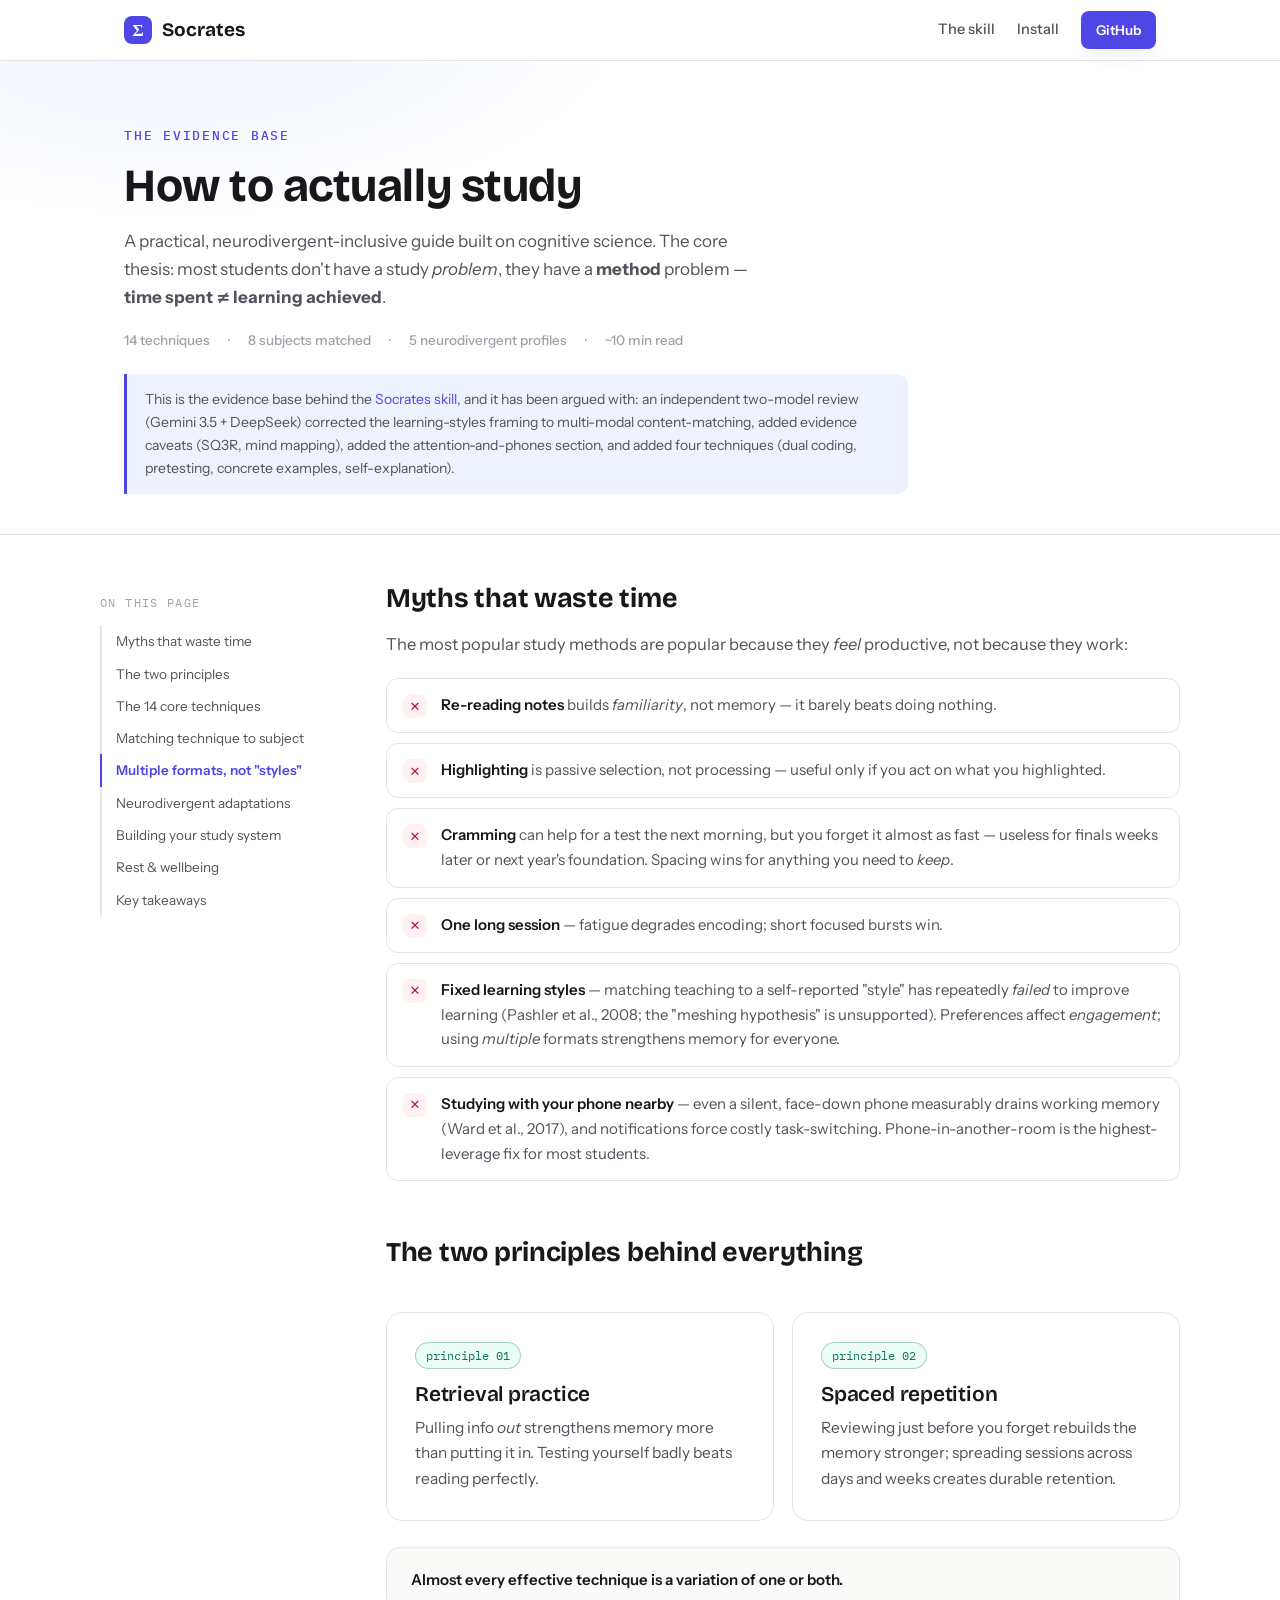
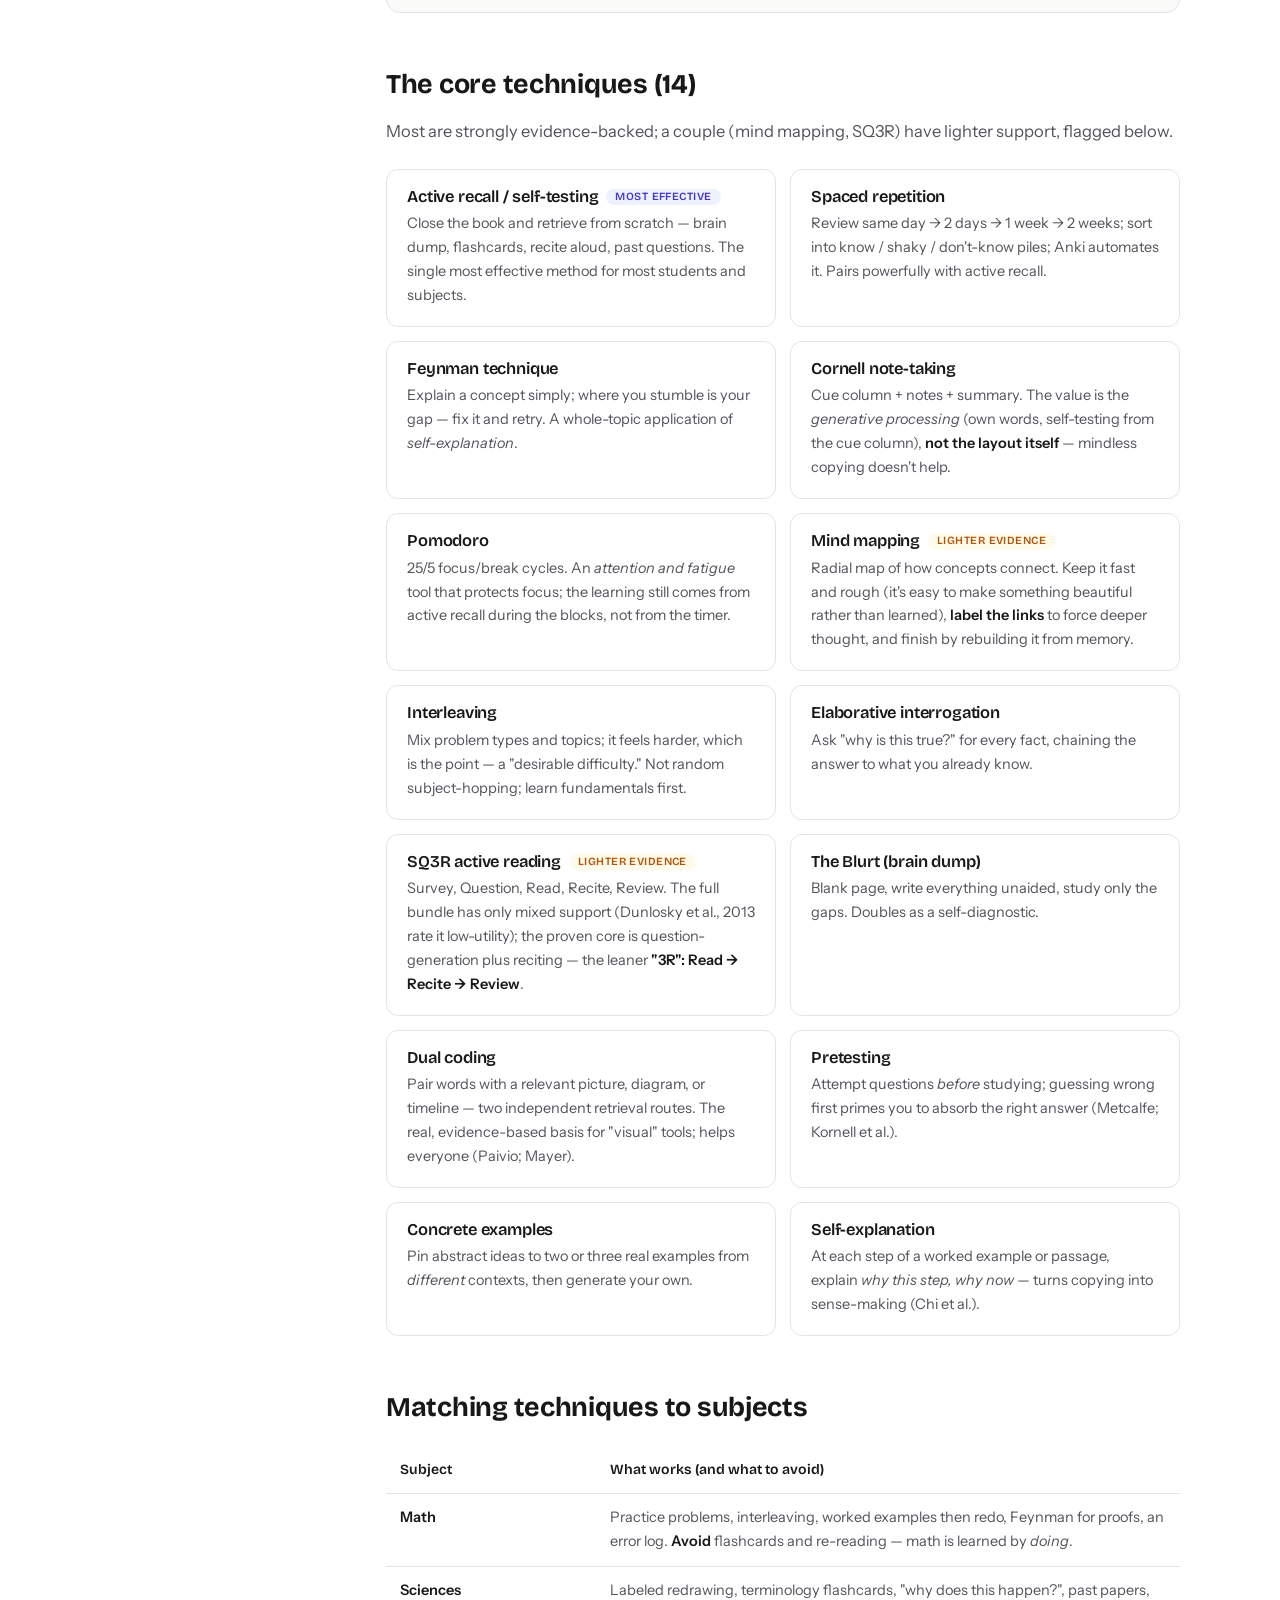
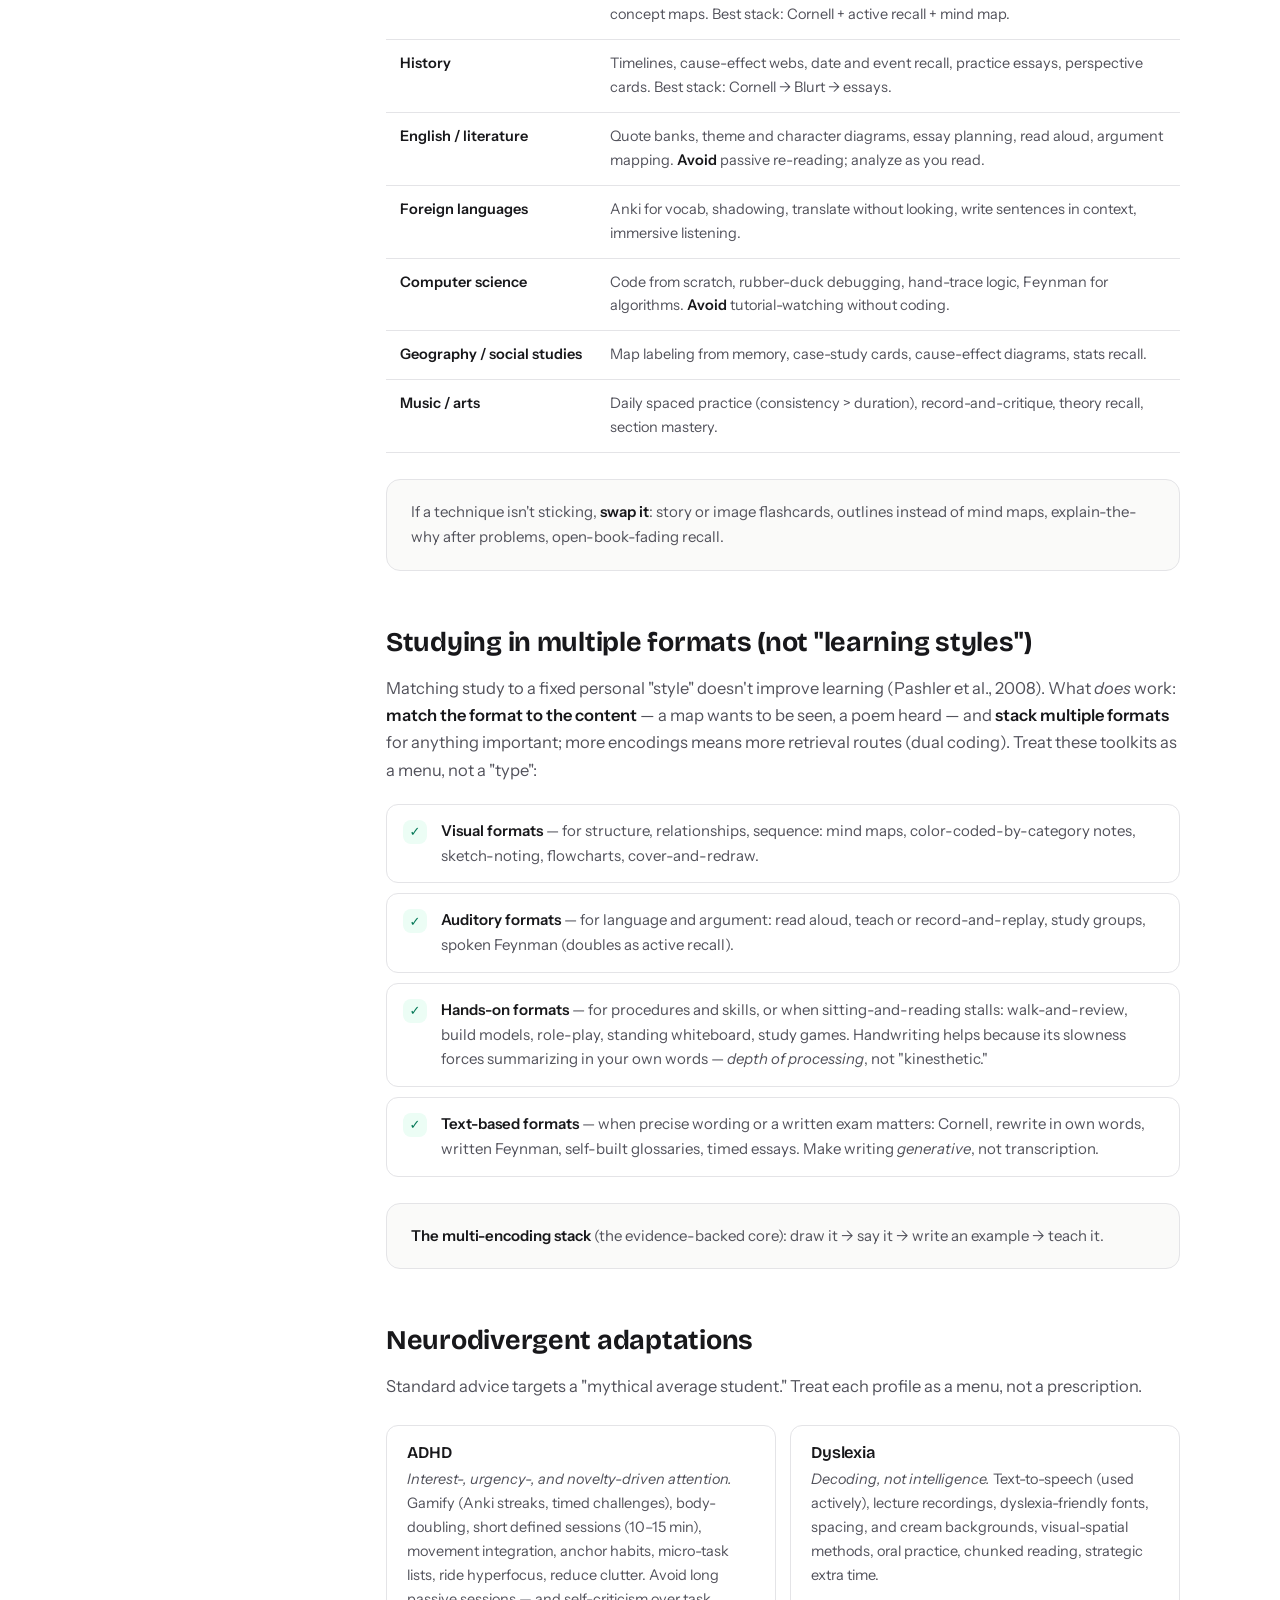
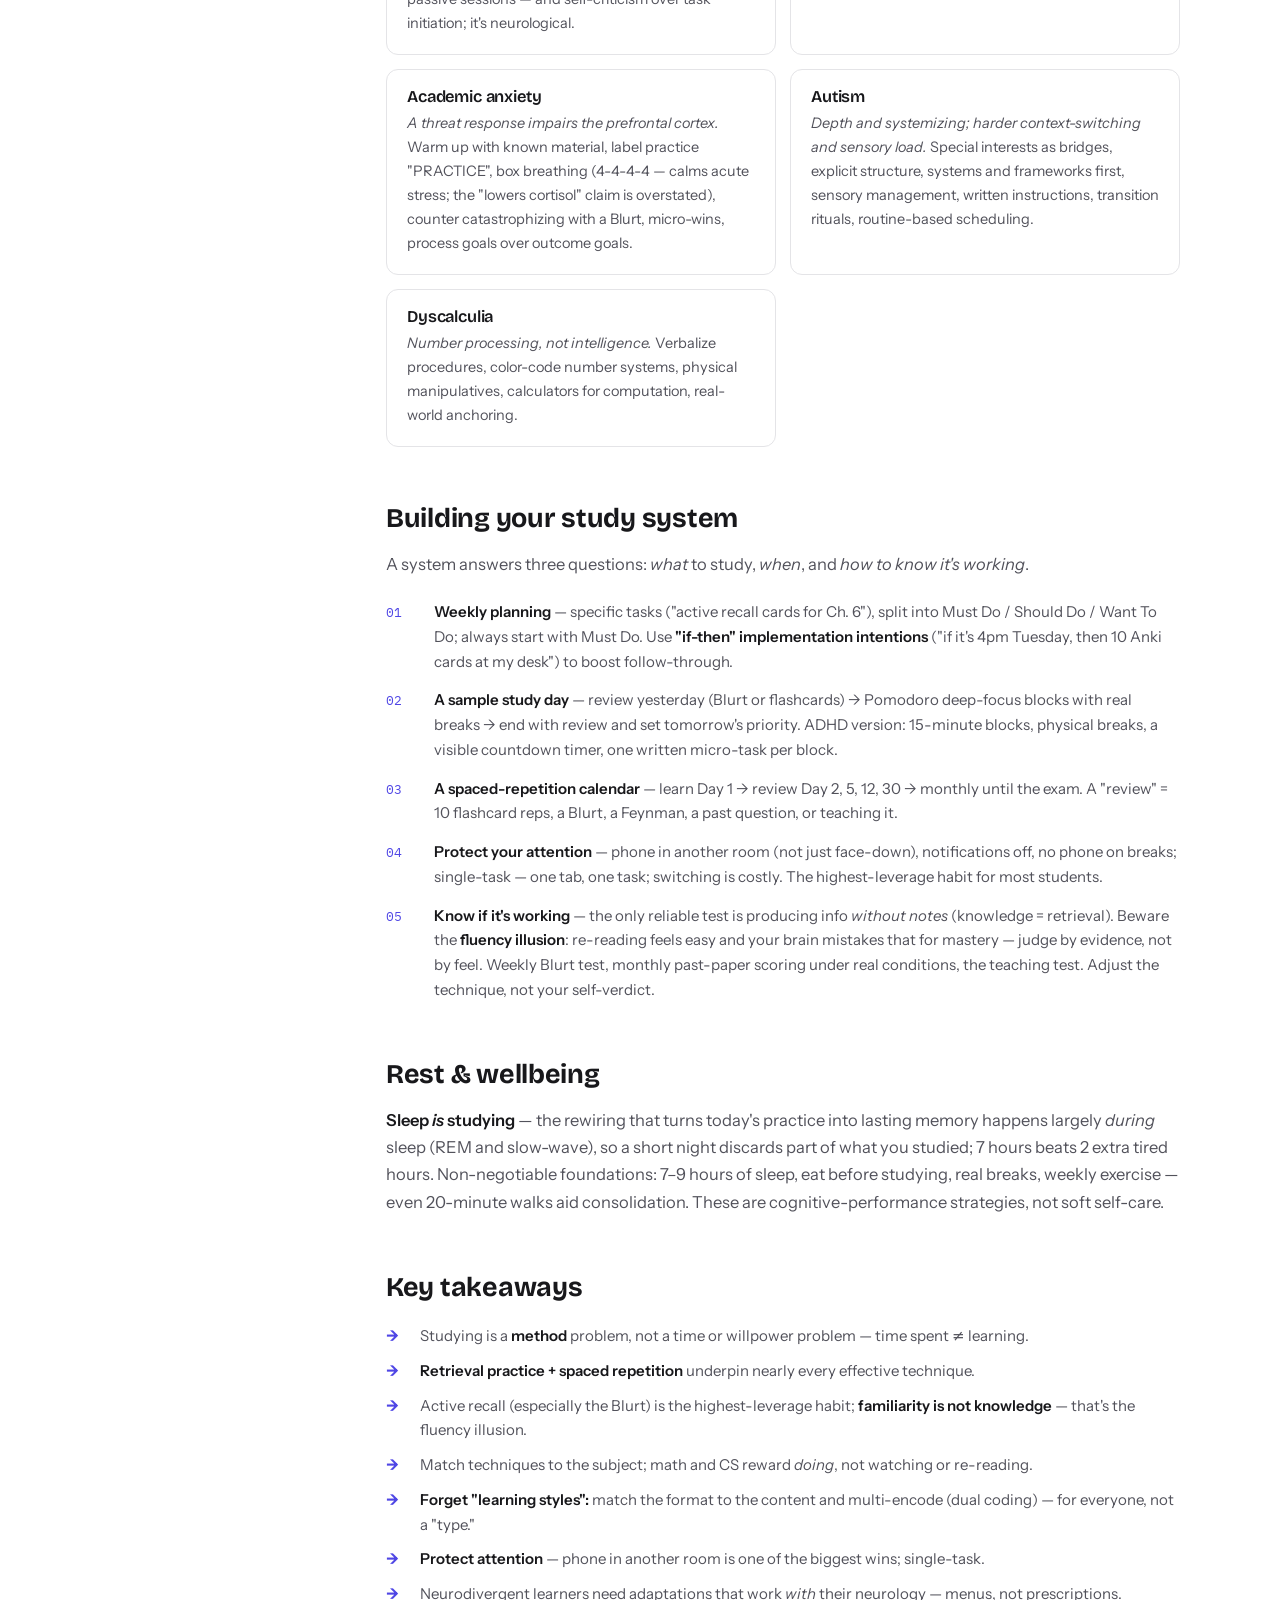
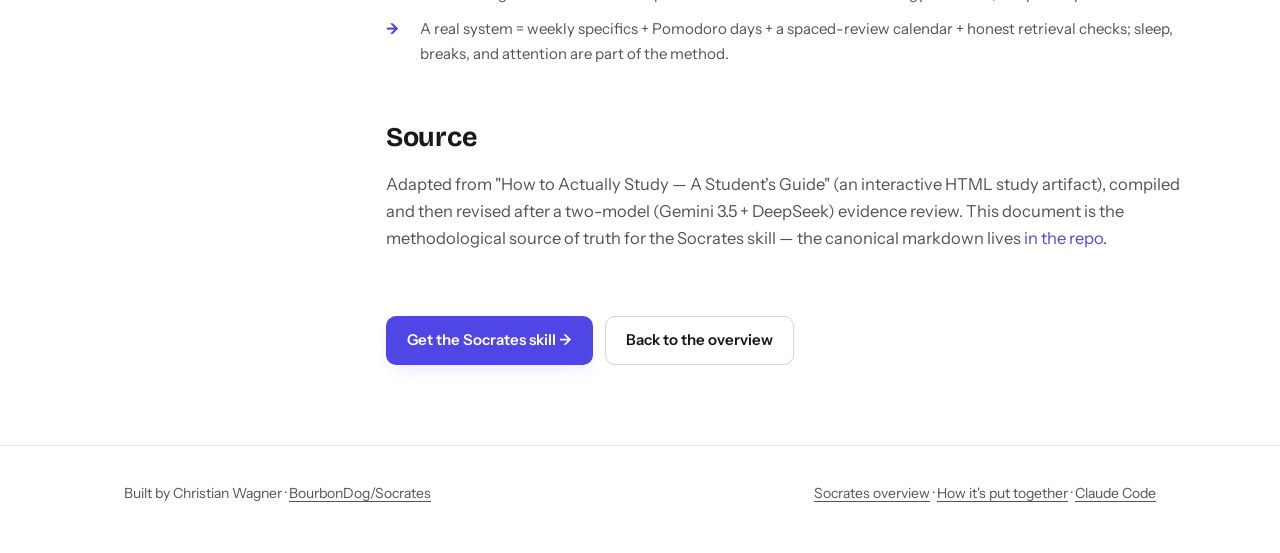
==== docs/study-guide/index.html @ 6530d3b2 "Add GitHub Pages site: landing page + study guide Static two-page site in docs/ with no build step: " ====
<!doctype html>
<html lang="en">
<head>
<meta charset="utf-8">
<meta name="viewport" content="width=device-width, initial-scale=1">
<title>How to actually study — the evidence base behind Socrates</title>
<meta name="description" content="A practical, neurodivergent-inclusive study guide built on cognitive science: 14 evidence-based techniques, subject matching, multi-format encoding, and a system that tells you if it's working.">
<link rel="canonical" href="https://bourbondog.github.io/Socrates/study-guide/">
<meta property="og:title" content="How to actually study — a student's guide">
<meta property="og:description" content="Most students don't have a study problem — they have a method problem. The cognitive-science evidence base behind the Socrates study coach.">
<meta property="og:type" content="article">
<meta property="og:url" content="https://bourbondog.github.io/Socrates/study-guide/">
<link rel="icon" href="data:image/svg+xml,%3Csvg xmlns='http://www.w3.org/2000/svg' viewBox='0 0 64 64'%3E%3Crect width='64' height='64' rx='14' fill='%234f46e5'/%3E%3Ctext x='32' y='45' font-size='38' text-anchor='middle' fill='white' font-family='Georgia,serif'%3E%CE%A3%3C/text%3E%3C/svg%3E">
<link rel="preconnect" href="https://fonts.googleapis.com">
<link rel="preconnect" href="https://fonts.gstatic.com" crossorigin>
<link href="https://fonts.googleapis.com/css2?family=Bricolage+Grotesque:opsz,wght@12..96,400..800&family=IBM+Plex+Mono:wght@400;500&family=Instrument+Sans:ital,wght@0,400..700;1,400..700&display=swap" rel="stylesheet">
<link rel="stylesheet" href="../site.css">
</head>
<body>

<nav class="nav">
  <div class="wrap nav-inner">
    <a class="wordmark" href="../"><span class="sigil">Σ</span>Socrates</a>
    <div class="nav-links">
      <a href="../#method" class="hide-sm">The skill</a>
      <a href="../#install">Install</a>
      <a href="https://github.com/BourbonDog/Socrates" class="btn btn-primary btn-sm">GitHub</a>
    </div>
  </div>
</nav>

<header class="guide-hero">
  <div class="wrap">
    <p class="eyebrow">The evidence base</p>
    <h1>How to actually study</h1>
    <p class="section-sub thesis">A practical, neurodivergent-inclusive guide built on cognitive science. The core thesis: most students don't have a study <em>problem</em>, they have a <strong>method</strong> problem — <strong>time spent ≠ learning achieved</strong>.</p>
    <div class="guide-meta">
      <span>14 techniques</span><span>·</span><span>8 subjects matched</span><span>·</span><span>5 neurodivergent profiles</span><span>·</span><span>~10 min read</span>
    </div>
    <div class="provenance">
      This is the evidence base behind the <a href="../">Socrates skill</a>, and it has been argued with: an independent two-model review (Gemini 3.5 + DeepSeek) corrected the learning-styles framing to multi-modal content-matching, added evidence caveats (SQ3R, mind mapping), added the attention-and-phones section, and added four techniques (dual coding, pretesting, concrete examples, self-explanation).
    </div>
  </div>
</header>

<div class="wrap guide-layout">
  <aside class="toc" aria-label="Table of contents">
    <p class="toc-title">On this page</p>
    <a href="#myths">Myths that waste time</a>
    <a href="#principles">The two principles</a>
    <a href="#techniques">The 14 core techniques</a>
    <a href="#subjects">Matching technique to subject</a>
    <a href="#formats">Multiple formats, not "styles"</a>
    <a href="#adaptations">Neurodivergent adaptations</a>
    <a href="#system">Building your study system</a>
    <a href="#rest">Rest &amp; wellbeing</a>
    <a href="#takeaways">Key takeaways</a>
  </aside>

  <article class="prose">

    <h2 id="myths">Myths that waste time</h2>
    <p>The most popular study methods are popular because they <em>feel</em> productive, not because they work:</p>
    <ul class="xlist">
      <li><span class="x">✕</span><span><strong>Re-reading notes</strong> builds <em>familiarity</em>, not memory — it barely beats doing nothing.</span></li>
      <li><span class="x">✕</span><span><strong>Highlighting</strong> is passive selection, not processing — useful only if you act on what you highlighted.</span></li>
      <li><span class="x">✕</span><span><strong>Cramming</strong> can help for a test the next morning, but you forget it almost as fast — useless for finals weeks later or next year's foundation. Spacing wins for anything you need to <em>keep</em>.</span></li>
      <li><span class="x">✕</span><span><strong>One long session</strong> — fatigue degrades encoding; short focused bursts win.</span></li>
      <li><span class="x">✕</span><span><strong>Fixed learning styles</strong> — matching teaching to a self-reported "style" has repeatedly <em>failed</em> to improve learning (Pashler et al., 2008; the "meshing hypothesis" is unsupported). Preferences affect <em>engagement</em>; using <em>multiple</em> formats strengthens memory for everyone.</span></li>
      <li><span class="x">✕</span><span><strong>Studying with your phone nearby</strong> — even a silent, face-down phone measurably drains working memory (Ward et al., 2017), and notifications force costly task-switching. Phone-in-another-room is the highest-leverage fix for most students.</span></li>
    </ul>

    <h2 id="principles">The two principles behind everything</h2>
    <div class="principles">
      <div class="principle">
        <span class="tag">principle 01</span>
        <h3>Retrieval practice</h3>
        <p>Pulling info <em>out</em> strengthens memory more than putting it in. Testing yourself badly beats reading perfectly.</p>
      </div>
      <div class="principle">
        <span class="tag">principle 02</span>
        <h3>Spaced repetition</h3>
        <p>Reviewing just before you forget rebuilds the memory stronger; spreading sessions across days and weeks creates durable retention.</p>
      </div>
    </div>
    <div class="callout"><strong>Almost every effective technique is a variation of one or both.</strong></div>

    <h2 id="techniques">The core techniques (14)</h2>
    <p>Most are strongly evidence-backed; a couple (mind mapping, SQ3R) have lighter support, flagged below.</p>
    <div class="tech-grid">
      <div class="tech"><h3>Active recall / self-testing <span class="star">most effective</span></h3><p>Close the book and retrieve from scratch — brain dump, flashcards, recite aloud, past questions. The single most effective method for most students and subjects.</p></div>
      <div class="tech"><h3>Spaced repetition</h3><p>Review same day → 2 days → 1 week → 2 weeks; sort into know / shaky / don't-know piles; Anki automates it. Pairs powerfully with active recall.</p></div>
      <div class="tech"><h3>Feynman technique</h3><p>Explain a concept simply; where you stumble is your gap — fix it and retry. A whole-topic application of <em>self-explanation</em>.</p></div>
      <div class="tech"><h3>Cornell note-taking</h3><p>Cue column + notes + summary. The value is the <em>generative processing</em> (own words, self-testing from the cue column), <strong>not the layout itself</strong> — mindless copying doesn't help.</p></div>
      <div class="tech"><h3>Pomodoro</h3><p>25/5 focus/break cycles. An <em>attention and fatigue</em> tool that protects focus; the learning still comes from active recall during the blocks, not from the timer.</p></div>
      <div class="tech"><h3>Mind mapping <span class="lighter">lighter evidence</span></h3><p>Radial map of how concepts connect. Keep it fast and rough (it's easy to make something beautiful rather than learned), <strong>label the links</strong> to force deeper thought, and finish by rebuilding it from memory.</p></div>
      <div class="tech"><h3>Interleaving</h3><p>Mix problem types and topics; it feels harder, which is the point — a "desirable difficulty." Not random subject-hopping; learn fundamentals first.</p></div>
      <div class="tech"><h3>Elaborative interrogation</h3><p>Ask "why is this true?" for every fact, chaining the answer to what you already know.</p></div>
      <div class="tech"><h3>SQ3R active reading <span class="lighter">lighter evidence</span></h3><p>Survey, Question, Read, Recite, Review. The full bundle has only mixed support (Dunlosky et al., 2013 rate it low-utility); the proven core is question-generation plus reciting — the leaner <strong>"3R": Read → Recite → Review</strong>.</p></div>
      <div class="tech"><h3>The Blurt (brain dump)</h3><p>Blank page, write everything unaided, study only the gaps. Doubles as a self-diagnostic.</p></div>
      <div class="tech"><h3>Dual coding</h3><p>Pair words with a relevant picture, diagram, or timeline — two independent retrieval routes. The real, evidence-based basis for "visual" tools; helps everyone (Paivio; Mayer).</p></div>
      <div class="tech"><h3>Pretesting</h3><p>Attempt questions <em>before</em> studying; guessing wrong first primes you to absorb the right answer (Metcalfe; Kornell et al.).</p></div>
      <div class="tech"><h3>Concrete examples</h3><p>Pin abstract ideas to two or three real examples from <em>different</em> contexts, then generate your own.</p></div>
      <div class="tech"><h3>Self-explanation</h3><p>At each step of a worked example or passage, explain <em>why this step, why now</em> — turns copying into sense-making (Chi et al.).</p></div>
    </div>

    <h2 id="subjects">Matching techniques to subjects</h2>
    <table class="subject-table">
      <tr><th>Subject</th><th>What works (and what to avoid)</th></tr>
      <tr><td>Math</td><td>Practice problems, interleaving, worked examples then redo, Feynman for proofs, an error log. <strong>Avoid</strong> flashcards and re-reading — math is learned by <em>doing</em>.</td></tr>
      <tr><td>Sciences</td><td>Labeled redrawing, terminology flashcards, "why does this happen?", past papers, concept maps. Best stack: Cornell + active recall + mind map.</td></tr>
      <tr><td>History</td><td>Timelines, cause-effect webs, date and event recall, practice essays, perspective cards. Best stack: Cornell → Blurt → essays.</td></tr>
      <tr><td>English / literature</td><td>Quote banks, theme and character diagrams, essay planning, read aloud, argument mapping. <strong>Avoid</strong> passive re-reading; analyze as you read.</td></tr>
      <tr><td>Foreign languages</td><td>Anki for vocab, shadowing, translate without looking, write sentences in context, immersive listening.</td></tr>
      <tr><td>Computer science</td><td>Code from scratch, rubber-duck debugging, hand-trace logic, Feynman for algorithms. <strong>Avoid</strong> tutorial-watching without coding.</td></tr>
      <tr><td>Geography / social studies</td><td>Map labeling from memory, case-study cards, cause-effect diagrams, stats recall.</td></tr>
      <tr><td>Music / arts</td><td>Daily spaced practice (consistency &gt; duration), record-and-critique, theory recall, section mastery.</td></tr>
    </table>
    <div class="callout">If a technique isn't sticking, <strong>swap it</strong>: story or image flashcards, outlines instead of mind maps, explain-the-why after problems, open-book-fading recall.</div>

    <h2 id="formats">Studying in multiple formats (not "learning styles")</h2>
    <p>Matching study to a fixed personal "style" doesn't improve learning (Pashler et al., 2008). What <em>does</em> work: <strong>match the format to the content</strong> — a map wants to be seen, a poem heard — and <strong>stack multiple formats</strong> for anything important; more encodings means more retrieval routes (dual coding). Treat these toolkits as a menu, not a "type":</p>
    <ul class="xlist">
      <li><span class="ok">✓</span><span><strong>Visual formats</strong> — for structure, relationships, sequence: mind maps, color-coded-by-category notes, sketch-noting, flowcharts, cover-and-redraw.</span></li>
      <li><span class="ok">✓</span><span><strong>Auditory formats</strong> — for language and argument: read aloud, teach or record-and-replay, study groups, spoken Feynman (doubles as active recall).</span></li>
      <li><span class="ok">✓</span><span><strong>Hands-on formats</strong> — for procedures and skills, or when sitting-and-reading stalls: walk-and-review, build models, role-play, standing whiteboard, study games. Handwriting helps because its slowness forces summarizing in your own words — <em>depth of processing</em>, not "kinesthetic."</span></li>
      <li><span class="ok">✓</span><span><strong>Text-based formats</strong> — when precise wording or a written exam matters: Cornell, rewrite in own words, written Feynman, self-built glossaries, timed essays. Make writing <em>generative</em>, not transcription.</span></li>
    </ul>
    <div class="callout"><strong>The multi-encoding stack</strong> (the evidence-backed core): draw it → say it → write an example → teach it.</div>

    <h2 id="adaptations">Neurodivergent adaptations</h2>
    <p>Standard advice targets a "mythical average student." Treat each profile as a menu, not a prescription.</p>
    <div class="tech-grid">
      <div class="tech"><h3>ADHD</h3><p><em>Interest-, urgency-, and novelty-driven attention.</em> Gamify (Anki streaks, timed challenges), body-doubling, short defined sessions (10–15 min), movement integration, anchor habits, micro-task lists, ride hyperfocus, reduce clutter. Avoid long passive sessions — and self-criticism over task initiation; it's neurological.</p></div>
      <div class="tech"><h3>Dyslexia</h3><p><em>Decoding, not intelligence.</em> Text-to-speech (used actively), lecture recordings, dyslexia-friendly fonts, spacing, and cream backgrounds, visual-spatial methods, oral practice, chunked reading, strategic extra time.</p></div>
      <div class="tech"><h3>Academic anxiety</h3><p><em>A threat response impairs the prefrontal cortex.</em> Warm up with known material, label practice "PRACTICE", box breathing (4-4-4-4 — calms acute stress; the "lowers cortisol" claim is overstated), counter catastrophizing with a Blurt, micro-wins, process goals over outcome goals.</p></div>
      <div class="tech"><h3>Autism</h3><p><em>Depth and systemizing; harder context-switching and sensory load.</em> Special interests as bridges, explicit structure, systems and frameworks first, sensory management, written instructions, transition rituals, routine-based scheduling.</p></div>
      <div class="tech"><h3>Dyscalculia</h3><p><em>Number processing, not intelligence.</em> Verbalize procedures, color-code number systems, physical manipulatives, calculators for computation, real-world anchoring.</p></div>
    </div>

    <h2 id="system">Building your study system</h2>
    <p>A system answers three questions: <em>what</em> to study, <em>when</em>, and <em>how to know it's working</em>.</p>
    <ol class="numbered">
      <li><span><strong>Weekly planning</strong> — specific tasks ("active recall cards for Ch. 6"), split into Must Do / Should Do / Want To Do; always start with Must Do. Use <strong>"if-then" implementation intentions</strong> ("if it's 4pm Tuesday, then 10 Anki cards at my desk") to boost follow-through.</span></li>
      <li><span><strong>A sample study day</strong> — review yesterday (Blurt or flashcards) → Pomodoro deep-focus blocks with real breaks → end with review and set tomorrow's priority. ADHD version: 15-minute blocks, physical breaks, a visible countdown timer, one written micro-task per block.</span></li>
      <li><span><strong>A spaced-repetition calendar</strong> — learn Day 1 → review Day 2, 5, 12, 30 → monthly until the exam. A "review" = 10 flashcard reps, a Blurt, a Feynman, a past question, or teaching it.</span></li>
      <li><span><strong>Protect your attention</strong> — phone in another room (not just face-down), notifications off, no phone on breaks; single-task — one tab, one task; switching is costly. The highest-leverage habit for most students.</span></li>
      <li><span><strong>Know if it's working</strong> — the only reliable test is producing info <em>without notes</em> (knowledge = retrieval). Beware the <strong>fluency illusion</strong>: re-reading feels easy and your brain mistakes that for mastery — judge by evidence, not by feel. Weekly Blurt test, monthly past-paper scoring under real conditions, the teaching test. Adjust the technique, not your self-verdict.</span></li>
    </ol>

    <h2 id="rest">Rest &amp; wellbeing</h2>
    <p><strong>Sleep <em>is</em> studying</strong> — the rewiring that turns today's practice into lasting memory happens largely <em>during</em> sleep (REM and slow-wave), so a short night discards part of what you studied; 7 hours beats 2 extra tired hours. Non-negotiable foundations: 7–9 hours of sleep, eat before studying, real breaks, weekly exercise — even 20-minute walks aid consolidation. These are cognitive-performance strategies, not soft self-care.</p>

    <h2 id="takeaways">Key takeaways</h2>
    <ul class="takeaways">
      <li><span>Studying is a <strong>method</strong> problem, not a time or willpower problem — time spent ≠ learning.</span></li>
      <li><span><strong>Retrieval practice + spaced repetition</strong> underpin nearly every effective technique.</span></li>
      <li><span>Active recall (especially the Blurt) is the highest-leverage habit; <strong>familiarity is not knowledge</strong> — that's the fluency illusion.</span></li>
      <li><span>Match techniques to the subject; math and CS reward <em>doing</em>, not watching or re-reading.</span></li>
      <li><span><strong>Forget "learning styles":</strong> match the format to the content and multi-encode (dual coding) — for everyone, not a "type."</span></li>
      <li><span><strong>Protect attention</strong> — phone in another room is one of the biggest wins; single-task.</span></li>
      <li><span>Neurodivergent learners need adaptations that work <em>with</em> their neurology — menus, not prescriptions.</span></li>
      <li><span>A real system = weekly specifics + Pomodoro days + a spaced-review calendar + honest retrieval checks; sleep, breaks, and attention are part of the method.</span></li>
    </ul>

    <h2 id="source">Source</h2>
    <p>Adapted from "How to Actually Study — A Student's Guide" (an interactive HTML study artifact), compiled and then revised after a two-model (Gemini 3.5 + DeepSeek) evidence review. This document is the methodological source of truth for the Socrates skill — the canonical markdown lives <a href="https://github.com/BourbonDog/Socrates/blob/main/docs/how-to-actually-study.md">in the repo</a>.</p>

    <div class="backlink-row">
      <a class="btn btn-primary" href="../#install">Get the Socrates skill →</a>
      <a class="btn btn-ghost" href="../">Back to the overview</a>
    </div>

  </article>
</div>

<footer>
  <div class="wrap footer-inner">
    <span>Built by Christian Wagner · <a href="https://github.com/BourbonDog/Socrates">BourbonDog/Socrates</a></span>
    <span><a href="../">Socrates overview</a> · <a href="https://github.com/BourbonDog/Socrates/blob/main/docs/design.md">How it's put together</a> · <a href="https://claude.com/claude-code">Claude Code</a></span>
  </div>
</footer>

<script>
(function () {
  var links = document.querySelectorAll(".toc a");
  var map = {};
  links.forEach(function (a) { map[a.getAttribute("href").slice(1)] = a; });
  var spy = new IntersectionObserver(function (entries) {
    entries.forEach(function (e) {
      if (e.isIntersecting) {
        links.forEach(function (a) { a.classList.remove("active"); });
        var a = map[e.target.id];
        if (a) a.classList.add("active");
      }
    });
  }, { rootMargin: "-80px 0px -72% 0px" });
  document.querySelectorAll(".prose h2[id]").forEach(function (h) { spy.observe(h); });
})();
</script>

</body>
</html>
---- docs/site.css ----
/* Socrates — site styles (landing + study guide). No build step; hand-maintained. */

:root {
  --bg: #ffffff;
  --bg-soft: #fafaf9;
  --surface: #ffffff;
  --ink: #18181b;
  --muted: #52525b;
  --faint: #a1a1aa;
  --border: #e4e4e7;
  --border-strong: #d4d4d8;
  --accent: #4f46e5;
  --accent-strong: #4338ca;
  --accent-soft: #eef2ff;
  --accent-ring: rgba(79, 70, 229, 0.18);
  --good: #047857;
  --good-soft: #ecfdf5;
  --bad: #be123c;
  --bad-soft: #fff1f2;
  --warm: #b45309;
  --warm-soft: #fffbeb;
  --terminal-bg: #18181b;
  --terminal-ink: #e4e4e7;
  --shadow: 0 1px 2px rgba(24, 24, 27, 0.05), 0 8px 24px -12px rgba(24, 24, 27, 0.18);
  --shadow-big: 0 1px 2px rgba(24, 24, 27, 0.06), 0 24px 48px -20px rgba(63, 63, 70, 0.35);
  --font-display: "Bricolage Grotesque", "Avenir Next", "Segoe UI", sans-serif;
  --font-body: "Instrument Sans", "Segoe UI", system-ui, sans-serif;
  --font-mono: "IBM Plex Mono", ui-monospace, "Cascadia Code", Consolas, monospace;
}

@media (prefers-color-scheme: dark) {
  :root {
    --bg: #0b0b0f;
    --bg-soft: #101014;
    --surface: #131318;
    --ink: #f4f4f5;
    --muted: #a1a1aa;
    --faint: #71717a;
    --border: #27272a;
    --border-strong: #3f3f46;
    --accent: #818cf8;
    --accent-strong: #a5b4fc;
    --accent-soft: rgba(99, 102, 241, 0.14);
    --accent-ring: rgba(129, 140, 248, 0.25);
    --good: #34d399;
    --good-soft: rgba(16, 185, 129, 0.12);
    --bad: #fb7185;
    --bad-soft: rgba(225, 29, 72, 0.12);
    --warm: #fbbf24;
    --warm-soft: rgba(217, 119, 6, 0.12);
    --terminal-bg: #131318;
    --terminal-ink: #d4d4d8;
    --shadow: 0 1px 2px rgba(0, 0, 0, 0.4), 0 8px 24px -12px rgba(0, 0, 0, 0.6);
    --shadow-big: 0 1px 2px rgba(0, 0, 0, 0.5), 0 24px 48px -20px rgba(0, 0, 0, 0.7);
  }
}

* { box-sizing: border-box; }

html { scroll-behavior: smooth; }

body {
  margin: 0;
  background: var(--bg);
  color: var(--ink);
  font-family: var(--font-body);
  font-size: 16.5px;
  line-height: 1.65;
  -webkit-font-smoothing: antialiased;
  text-rendering: optimizeLegibility;
}

::selection { background: var(--accent); color: #fff; }

.wrap { max-width: 1080px; margin: 0 auto; padding: 0 24px; }

h1, h2, h3 { font-family: var(--font-display); line-height: 1.12; margin: 0; letter-spacing: -0.01em; }

a { color: var(--accent); text-decoration: none; }
a:hover { text-decoration: underline; text-underline-offset: 3px; }

code { font-family: var(--font-mono); font-size: 0.88em; background: var(--accent-soft); color: var(--accent-strong); padding: 0.1em 0.4em; border-radius: 6px; }

/* ---------- nav ---------- */

.nav {
  position: sticky; top: 0; z-index: 50;
  background: color-mix(in srgb, var(--bg) 82%, transparent);
  backdrop-filter: blur(12px);
  -webkit-backdrop-filter: blur(12px);
  border-bottom: 1px solid var(--border);
}

.nav-inner { display: flex; align-items: center; justify-content: space-between; height: 60px; }

.wordmark {
  display: flex; align-items: center; gap: 10px;
  font-family: var(--font-display); font-weight: 700; font-size: 19px; color: var(--ink);
}
.wordmark:hover { text-decoration: none; }
.wordmark .sigil {
  width: 28px; height: 28px; border-radius: 8px; flex: none;
  background: var(--accent); color: #fff;
  display: grid; place-items: center;
  font-family: Georgia, serif; font-size: 17px; line-height: 1;
}

.nav-links { display: flex; align-items: center; gap: 22px; font-size: 14.5px; font-weight: 500; }
.nav-links a { color: var(--muted); }
.nav-links a:hover { color: var(--ink); text-decoration: none; }
.nav-links .btn { color: #fff; }

/* ---------- buttons ---------- */

.btn {
  display: inline-flex; align-items: center; gap: 8px;
  font-family: var(--font-body); font-weight: 600; font-size: 15px;
  padding: 11px 20px; border-radius: 10px; border: 1px solid transparent;
  cursor: pointer; transition: transform 0.12s ease, box-shadow 0.12s ease, background 0.12s ease;
}
.btn:hover { text-decoration: none; transform: translateY(-1px); }
.btn:active { transform: translateY(0) scale(0.99); }
.btn-primary { background: var(--accent); color: #fff !important; box-shadow: 0 8px 20px -8px var(--accent-ring); }
.btn-primary:hover { background: var(--accent-strong); }
.btn-ghost { border-color: var(--border-strong); color: var(--ink) !important; background: var(--surface); }
.btn-ghost:hover { border-color: var(--faint); }
.btn-sm { padding: 7px 14px; font-size: 13.5px; border-radius: 8px; }

/* ---------- hero ---------- */

.hero {
  position: relative; overflow: hidden;
  background:
    radial-gradient(900px 420px at 18% -8%, var(--accent-soft), transparent 65%),
    radial-gradient(circle at 1px 1px, var(--border) 1px, transparent 0) 0 0 / 26px 26px;
}

.hero-grid {
  display: grid; grid-template-columns: 1.05fr 0.95fr; gap: 56px;
  align-items: center; padding: 84px 0 72px;
}

.badge {
  display: inline-flex; align-items: center; gap: 8px;
  background: var(--accent-soft); color: var(--accent-strong);
  border: 1px solid var(--accent-ring);
  font-size: 13px; font-weight: 600; letter-spacing: 0.01em;
  padding: 5px 12px; border-radius: 999px; margin-bottom: 20px;
}
.badge .dot { width: 6px; height: 6px; border-radius: 50%; background: var(--accent); }

.hero h1 { font-size: clamp(38px, 5.2vw, 56px); font-weight: 700; max-width: 11em; }
.hero h1 em { font-style: normal; color: var(--accent); }

.hero .lede { font-size: 18.5px; color: var(--muted); max-width: 30em; margin: 20px 0 28px; }

.cta-row { display: flex; flex-wrap: wrap; gap: 12px; align-items: center; }

.hero-foot { display: flex; flex-wrap: wrap; gap: 8px 22px; margin-top: 30px; font-size: 13.5px; color: var(--faint); font-weight: 500; }
.hero-foot span { display: inline-flex; align-items: center; gap: 7px; }
.hero-foot .tick { color: var(--good); font-weight: 700; }

/* chat mock */

.chat-wrap { position: relative; }

.chat {
  background: var(--surface); border: 1px solid var(--border); border-radius: 16px;
  box-shadow: var(--shadow-big); overflow: hidden;
}
.chat-bar {
  display: flex; align-items: center; gap: 8px;
  padding: 11px 16px; border-bottom: 1px solid var(--border);
  font-family: var(--font-mono); font-size: 12px; color: var(--faint);
}
.chat-bar .pip { width: 10px; height: 10px; border-radius: 50%; background: var(--border-strong); }
.chat-bar .title { margin-left: 6px; }

.chat-body { padding: 18px 18px 20px; display: flex; flex-direction: column; gap: 12px; }

.due {
  align-self: center; display: inline-flex; align-items: center; gap: 8px;
  font-size: 12.5px; font-weight: 600; color: var(--warm);
  background: var(--warm-soft); border: 1px solid color-mix(in srgb, var(--warm) 30%, transparent);
  padding: 4px 12px; border-radius: 999px;
}

.msg { max-width: 86%; padding: 10px 14px; border-radius: 14px; font-size: 14.5px; line-height: 1.5; }
.msg.learner { align-self: flex-end; background: var(--accent); color: #fff; border-bottom-right-radius: 4px; }
.msg.coach { align-self: flex-start; background: var(--bg-soft); border: 1px solid var(--border); border-bottom-left-radius: 4px; }
.msg .who { display: block; font-size: 11px; font-weight: 700; letter-spacing: 0.06em; text-transform: uppercase; opacity: 0.65; margin-bottom: 3px; }

.sticker {
  position: absolute; right: -14px; top: -16px; z-index: 2;
  transform: rotate(3.5deg);
  background: var(--ink); color: var(--bg);
  font-family: var(--font-display); font-weight: 600; font-size: 13px;
  padding: 8px 14px; border-radius: 999px; box-shadow: var(--shadow);
}

/* ---------- sections ---------- */

section { padding: 78px 0; }
section.alt { background: var(--bg-soft); border-top: 1px solid var(--border); border-bottom: 1px solid var(--border); }

.eyebrow {
  font-family: var(--font-mono); font-size: 12.5px; font-weight: 500;
  letter-spacing: 0.14em; text-transform: uppercase; color: var(--accent);
  margin: 0 0 14px;
}

.section-title { font-size: clamp(28px, 3.4vw, 38px); font-weight: 700; max-width: 18em; }
.section-sub { color: var(--muted); max-width: 38em; margin: 16px 0 0; font-size: 17px; }

/* feature trio */

.trio { display: grid; grid-template-columns: repeat(3, 1fr); gap: 18px; margin-top: 44px; }

.card {
  background: var(--surface); border: 1px solid var(--border); border-radius: 14px;
  padding: 24px; transition: transform 0.15s ease, box-shadow 0.15s ease, border-color 0.15s ease;
}
.card:hover { transform: translateY(-3px); box-shadow: var(--shadow); border-color: var(--border-strong); }
.card .glyph {
  width: 40px; height: 40px; border-radius: 10px; background: var(--accent-soft);
  color: var(--accent); display: grid; place-items: center; margin-bottom: 16px;
}
.card .glyph svg { width: 20px; height: 20px; }
.card h3 { font-size: 19px; font-weight: 600; margin-bottom: 8px; }
.card p { margin: 0; color: var(--muted); font-size: 15px; }

/* steps */

.steps { margin-top: 48px; display: grid; gap: 0; }
.step {
  display: grid; grid-template-columns: 64px 1fr; gap: 20px;
  padding: 22px 0; border-top: 1px solid var(--border);
}
.step:last-child { border-bottom: 1px solid var(--border); }
.step .num {
  font-family: var(--font-mono); font-size: 14px; color: var(--faint);
  padding-top: 3px;
}
.step h3 { font-size: 18px; font-weight: 600; margin-bottom: 4px; }
.step p { margin: 0; color: var(--muted); font-size: 15px; max-width: 46em; }

/* myths editorial */

.myths { text-align: center; }
.myths .big {
  font-family: var(--font-display); font-weight: 700;
  font-size: clamp(26px, 4vw, 44px); line-height: 1.3; max-width: 22em; margin: 0 auto;
}
.myths .strike {
  position: relative; white-space: nowrap; color: var(--faint);
}
.myths .strike::after {
  content: ""; position: absolute; left: -2%; right: -2%; top: 52%;
  height: 0.09em; background: var(--bad); border-radius: 2px; transform: rotate(-1.6deg);
}
.myths .keep { color: var(--accent); }
.myths .moral { color: var(--muted); margin: 22px auto 0; max-width: 36em; font-size: 17px; }

/* principles */

.principles { display: grid; grid-template-columns: 1fr 1fr; gap: 18px; margin-top: 44px; }
.principle {
  border: 1px solid var(--border); border-radius: 16px; padding: 28px;
  background: var(--surface);
}
.principle .tag {
  display: inline-block; font-family: var(--font-mono); font-size: 12px;
  color: var(--good); background: var(--good-soft);
  border: 1px solid color-mix(in srgb, var(--good) 30%, transparent);
  padding: 3px 10px; border-radius: 999px; margin-bottom: 14px;
}
.principle h3 { font-size: 21px; font-weight: 600; margin-bottom: 8px; }
.principle p { margin: 0; color: var(--muted); font-size: 15.5px; }

/* parents */

.parents {
  margin-top: 56px; border: 1px solid var(--border); border-radius: 16px;
  background: var(--surface); padding: 30px; display: grid;
  grid-template-columns: auto 1fr; gap: 20px; align-items: start;
}
.parents .glyph {
  width: 44px; height: 44px; border-radius: 12px; background: var(--good-soft);
  color: var(--good); display: grid; place-items: center;
}
.parents .glyph svg { width: 22px; height: 22px; }
.parents h3 { font-size: 19px; font-weight: 600; margin-bottom: 6px; }
.parents p { margin: 0; color: var(--muted); font-size: 15px; max-width: 60em; }

/* install */

.install-grid { display: grid; grid-template-columns: 1fr 1fr; gap: 18px; margin-top: 40px; }

.terminal {
  background: var(--terminal-bg); border: 1px solid var(--border);
  border-radius: 14px; overflow: hidden; box-shadow: var(--shadow);
}
.terminal-bar {
  display: flex; align-items: center; justify-content: space-between;
  padding: 9px 14px; border-bottom: 1px solid rgba(255, 255, 255, 0.07);
}
.terminal-bar .label { font-family: var(--font-mono); font-size: 12px; color: #a1a1aa; }
.copy-btn {
  font-family: var(--font-mono); font-size: 11.5px; font-weight: 500;
  color: #d4d4d8; background: rgba(255, 255, 255, 0.07);
  border: 1px solid rgba(255, 255, 255, 0.12); border-radius: 6px;
  padding: 4px 10px; cursor: pointer; transition: background 0.12s ease;
}
.copy-btn:hover { background: rgba(255, 255, 255, 0.14); }
.copy-btn.done { color: #34d399; border-color: rgba(52, 211, 153, 0.4); }
.terminal pre {
  margin: 0; padding: 16px 18px; overflow-x: auto;
  font-family: var(--font-mono); font-size: 13px; line-height: 1.7; color: var(--terminal-ink);
}
.terminal pre .c { color: #71717a; }

.after-install { margin-top: 28px; color: var(--muted); font-size: 15.5px; }

.prompts { display: flex; flex-wrap: wrap; gap: 10px; margin-top: 16px; }
.prompt-chip {
  font-size: 14px; color: var(--ink); background: var(--surface);
  border: 1px solid var(--border); border-radius: 999px; padding: 8px 16px;
}
.prompt-chip::before { content: "“"; color: var(--accent); font-family: Georgia, serif; }
.prompt-chip::after { content: "”"; color: var(--accent); font-family: Georgia, serif; }

/* footer */

footer { border-top: 1px solid var(--border); padding: 36px 0 48px; }
.footer-inner { display: flex; flex-wrap: wrap; gap: 14px 28px; align-items: center; justify-content: space-between; font-size: 14px; color: var(--muted); }
.footer-inner a { color: var(--muted); text-decoration: underline; text-underline-offset: 3px; }
.footer-inner a:hover { color: var(--ink); }

/* ---------- study guide page ---------- */

.guide-hero { padding: 64px 0 40px; border-bottom: 1px solid var(--border);
  background: radial-gradient(700px 320px at 14% -10%, var(--accent-soft), transparent 65%); }
.guide-hero h1 { font-size: clamp(32px, 4.4vw, 46px); font-weight: 700; max-width: 16em; }
.guide-meta { display: flex; flex-wrap: wrap; gap: 8px 18px; margin-top: 18px; font-size: 13.5px; color: var(--faint); font-weight: 500; }

.provenance {
  margin-top: 22px; max-width: 56em;
  border-left: 3px solid var(--accent); background: var(--accent-soft);
  border-radius: 0 10px 10px 0; padding: 14px 18px;
  font-size: 14px; color: var(--muted);
}

.guide-layout { display: grid; grid-template-columns: 230px 1fr; gap: 56px; padding: 48px 0 80px; align-items: start; }

.toc { position: sticky; top: 84px; font-size: 13.5px; }
.toc .toc-title { font-family: var(--font-mono); font-size: 11.5px; letter-spacing: 0.12em; text-transform: uppercase; color: var(--faint); margin-bottom: 12px; }
.toc a { display: block; color: var(--muted); padding: 5px 0 5px 14px; border-left: 2px solid var(--border); }
.toc a:hover { color: var(--ink); text-decoration: none; }
.toc a.active { color: var(--accent); border-left-color: var(--accent); font-weight: 600; }

.prose { min-width: 0; }
.prose h2 {
  font-size: 27px; font-weight: 700; margin: 56px 0 18px; scroll-margin-top: 84px;
}
.prose h2:first-child { margin-top: 0; }
.prose p { color: var(--muted); max-width: 62em; }
.prose strong { color: var(--ink); font-weight: 600; }
.prose .thesis { font-size: 18px; color: var(--ink); }

.xlist { list-style: none; padding: 0; margin: 20px 0 0; display: grid; gap: 10px; }
.xlist li {
  display: grid; grid-template-columns: 26px 1fr; gap: 12px; align-items: start;
  background: var(--surface); border: 1px solid var(--border); border-radius: 12px;
  padding: 14px 16px; font-size: 15px; color: var(--muted);
}
.xlist li strong { color: var(--ink); }
.xlist .x, .xlist .ok {
  width: 24px; height: 24px; border-radius: 8px; display: grid; place-items: center;
  font-weight: 700; font-size: 13px; margin-top: 1px;
}
.xlist .x { background: var(--bad-soft); color: var(--bad); }
.xlist .ok { background: var(--good-soft); color: var(--good); }

.tech-grid { display: grid; grid-template-columns: 1fr 1fr; gap: 14px; margin-top: 24px; }
.tech {
  background: var(--surface); border: 1px solid var(--border); border-radius: 12px; padding: 18px 20px;
}
.tech h3 { font-size: 16.5px; font-weight: 600; margin-bottom: 6px; display: flex; align-items: center; gap: 8px; flex-wrap: wrap; }
.tech p { margin: 0; font-size: 14.5px; color: var(--muted); }
.tech .lighter {
  font-size: 11px; font-weight: 600; letter-spacing: 0.04em; text-transform: uppercase;
  color: var(--warm); background: var(--warm-soft); border-radius: 999px; padding: 2px 9px;
}
.tech .star {
  font-size: 11px; font-weight: 600; letter-spacing: 0.04em; text-transform: uppercase;
  color: var(--accent-strong); background: var(--accent-soft); border-radius: 999px; padding: 2px 9px;
}

.subject-table { width: 100%; border-collapse: collapse; margin-top: 24px; font-size: 14.5px; }
.subject-table th, .subject-table td { text-align: left; padding: 12px 14px; border-bottom: 1px solid var(--border); vertical-align: top; }
.subject-table th { font-family: var(--font-display); font-size: 14px; font-weight: 600; color: var(--ink); white-space: nowrap; }
.subject-table td { color: var(--muted); }
.subject-table td:first-child { font-weight: 600; color: var(--ink); white-space: nowrap; }

.callout {
  margin: 26px 0 0; border: 1px solid var(--border); border-radius: 14px;
  background: var(--bg-soft); padding: 20px 24px; font-size: 15px; color: var(--muted);
}
.callout strong { color: var(--ink); }

.numbered { counter-reset: sys; list-style: none; padding: 0; margin: 22px 0 0; display: grid; gap: 14px; }
.numbered li {
  counter-increment: sys; display: grid; grid-template-columns: 34px 1fr; gap: 14px;
  font-size: 15px; color: var(--muted);
}
.numbered li::before {
  content: counter(sys, decimal-leading-zero);
  font-family: var(--font-mono); font-size: 13px; color: var(--accent); padding-top: 2px;
}
.numbered li strong { color: var(--ink); }

.takeaways { list-style: none; padding: 0; margin: 22px 0 0; display: grid; gap: 10px; }
.takeaways li { display: grid; grid-template-columns: 24px 1fr; gap: 10px; font-size: 15px; color: var(--muted); }
.takeaways li::before { content: "→"; color: var(--accent); font-weight: 700; }
.takeaways li strong { color: var(--ink); }

.backlink-row { margin-top: 64px; display: flex; flex-wrap: wrap; gap: 12px; }

/* ---------- reveal ---------- */

[data-reveal] { opacity: 0; transform: translateY(14px); transition: opacity 0.55s ease, transform 0.55s ease; }
[data-reveal].in { opacity: 1; transform: none; }

@media (prefers-reduced-motion: reduce) {
  html { scroll-behavior: auto; }
  [data-reveal] { opacity: 1; transform: none; transition: none; }
  .btn, .card { transition: none; }
}

/* ---------- responsive ---------- */

@media (max-width: 920px) {
  .hero-grid { grid-template-columns: 1fr; gap: 40px; padding: 56px 0; }
  .trio, .principles, .install-grid, .tech-grid { grid-template-columns: 1fr; }
  .guide-layout { grid-template-columns: 1fr; gap: 0; }
  .toc { display: none; }
  .sticker { right: 6px; }
  .nav-links .hide-sm { display: none; }
  section { padding: 56px 0; }
}
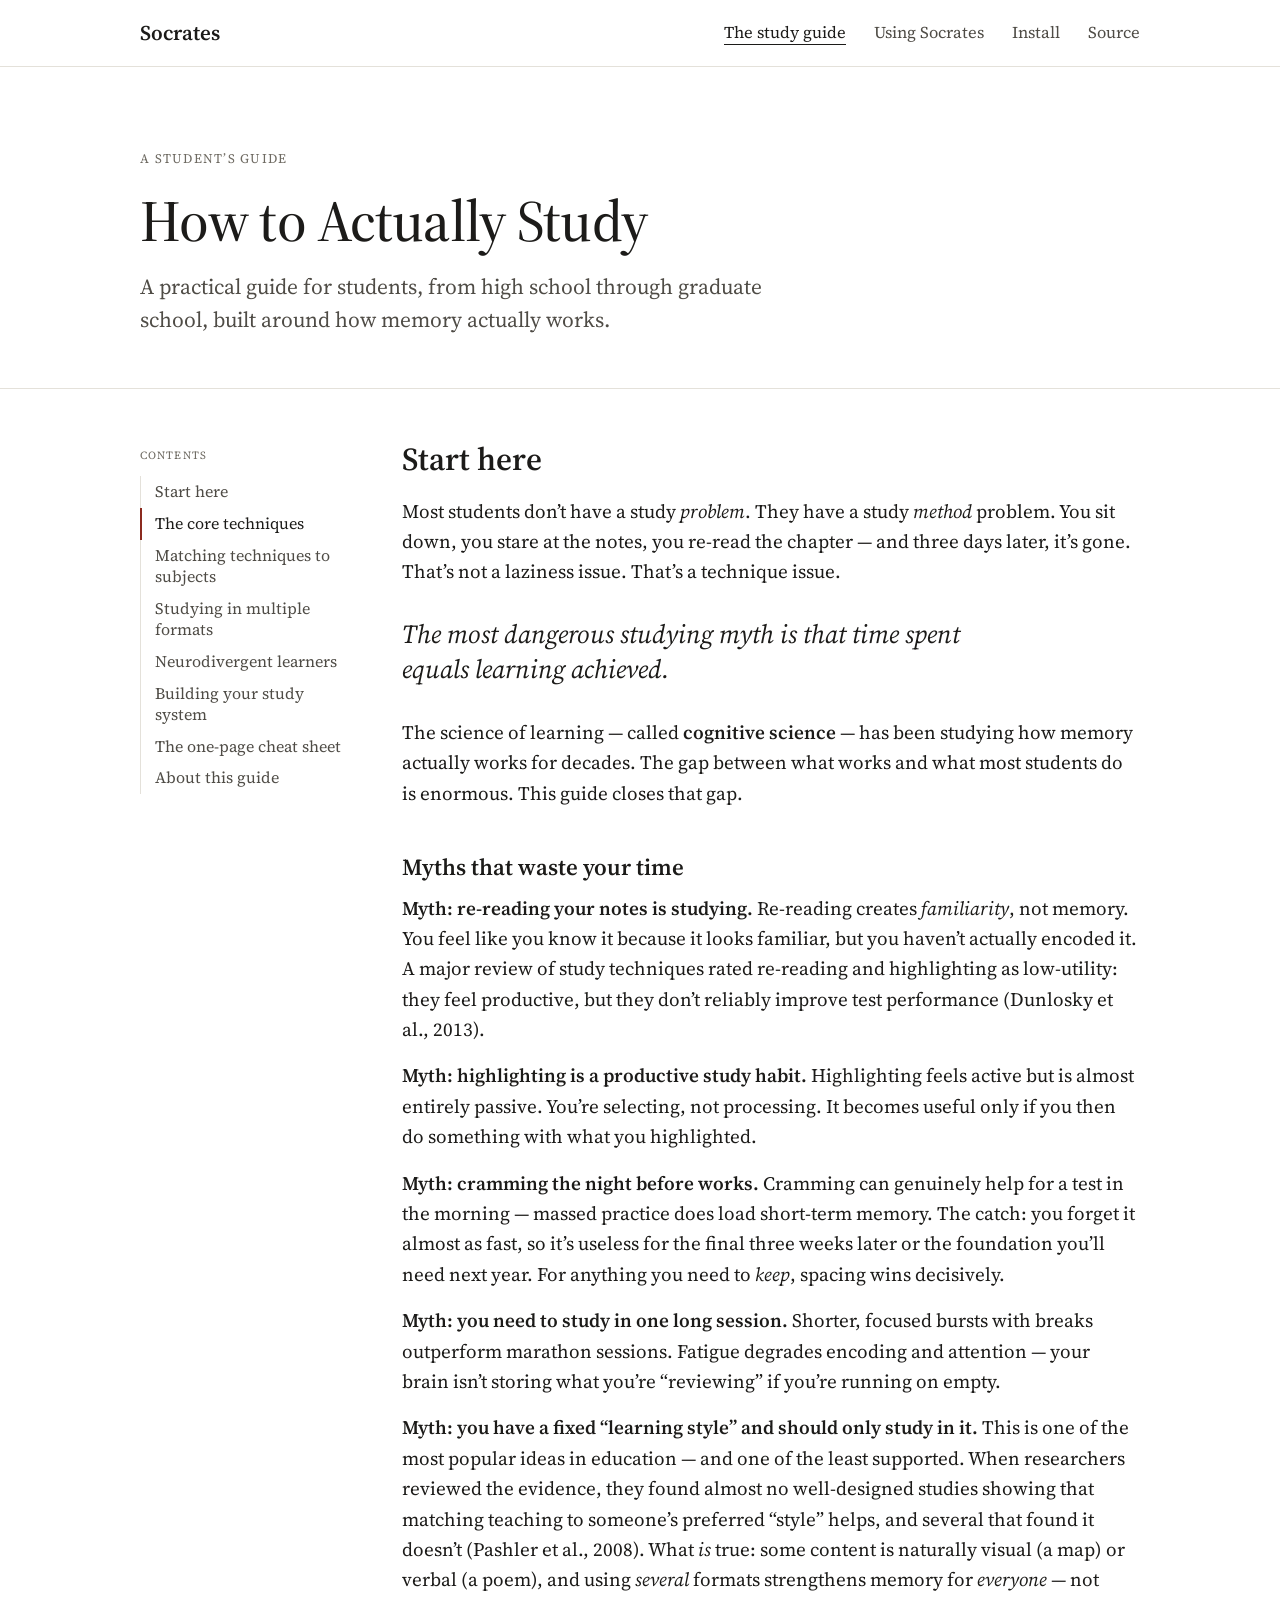
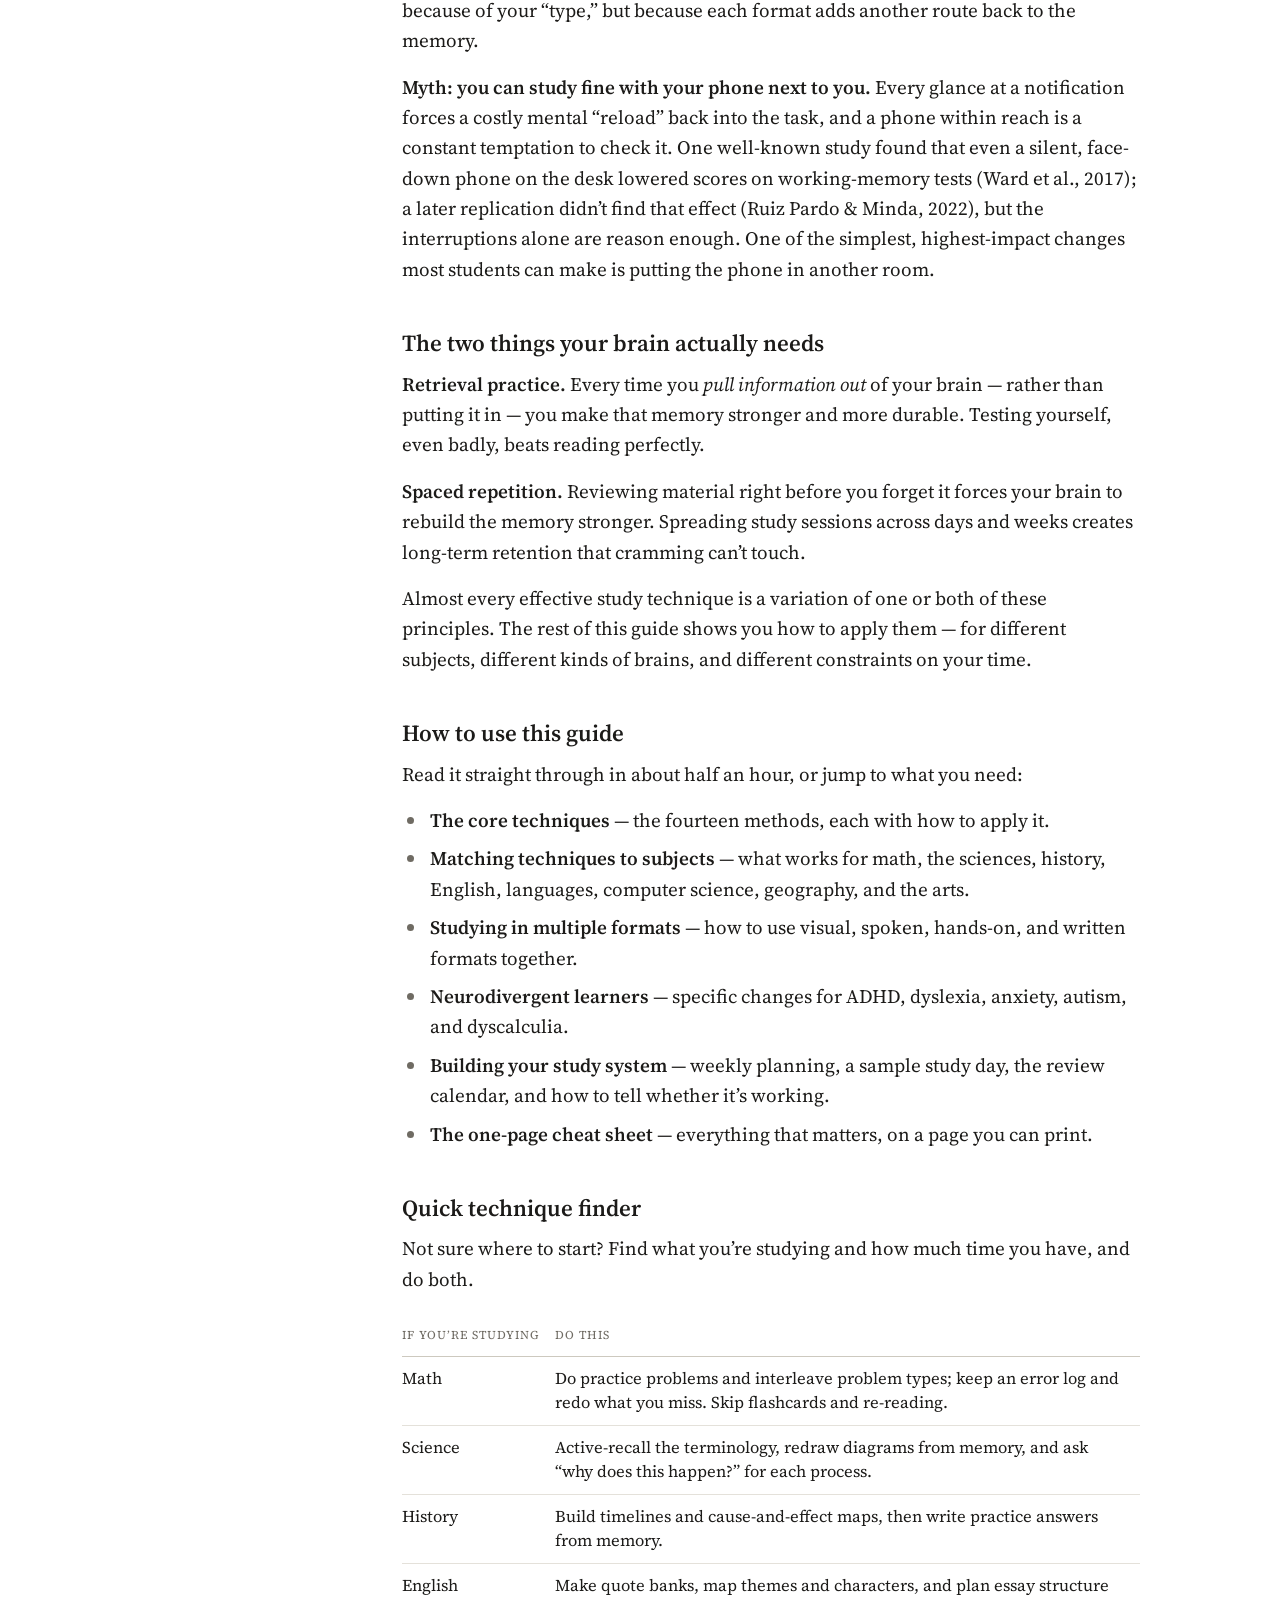
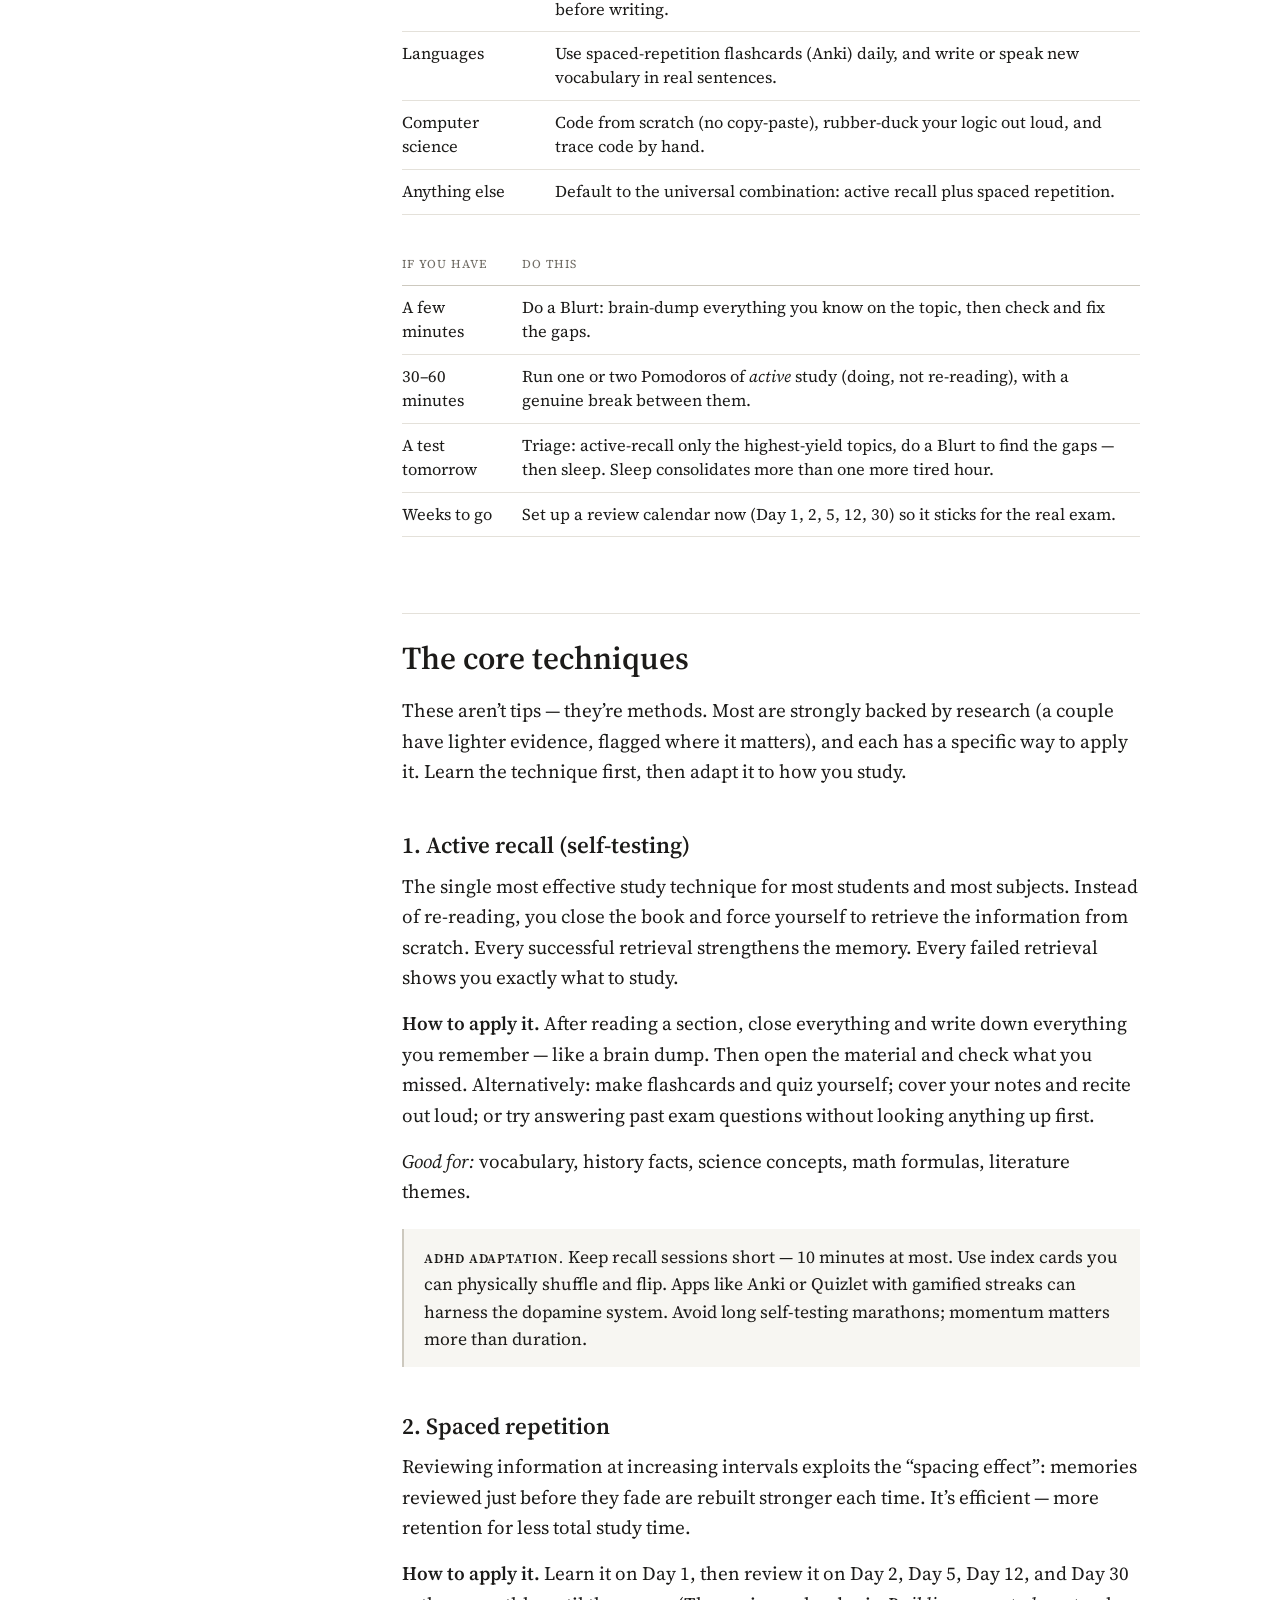
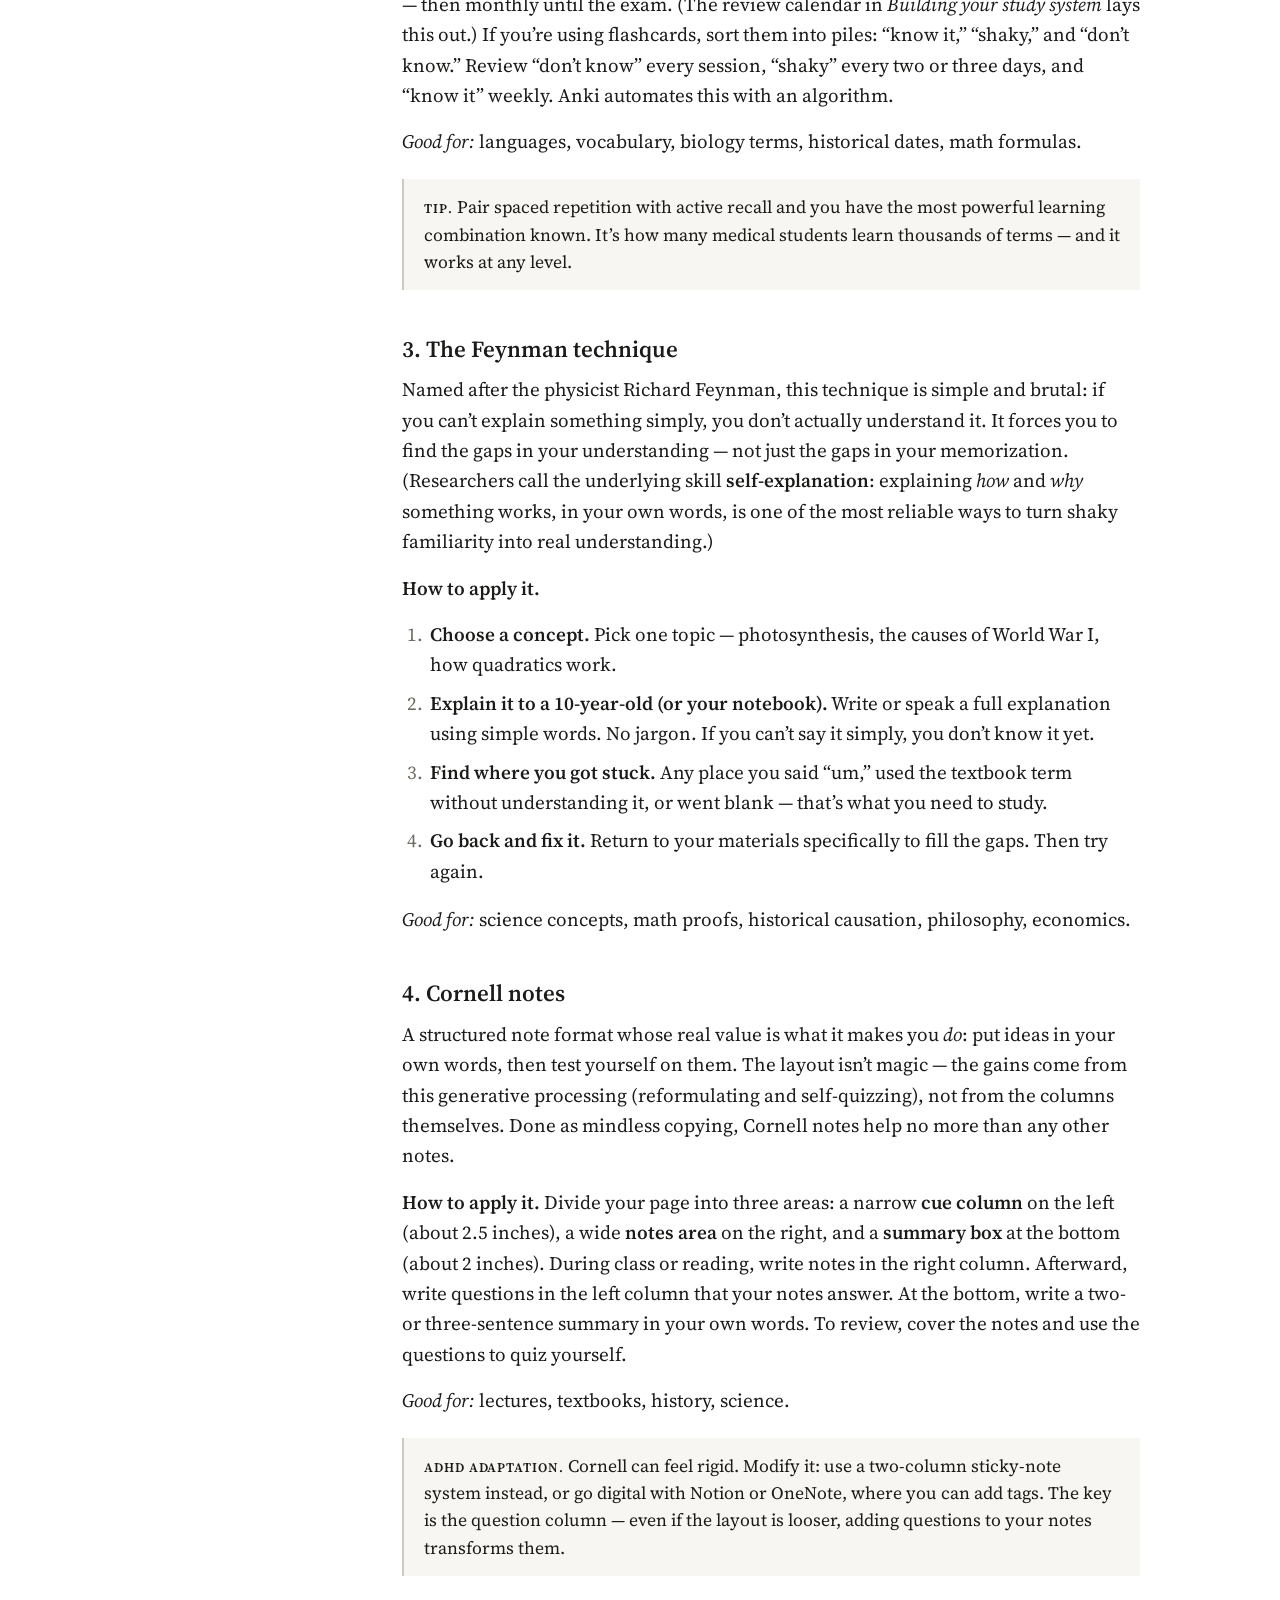
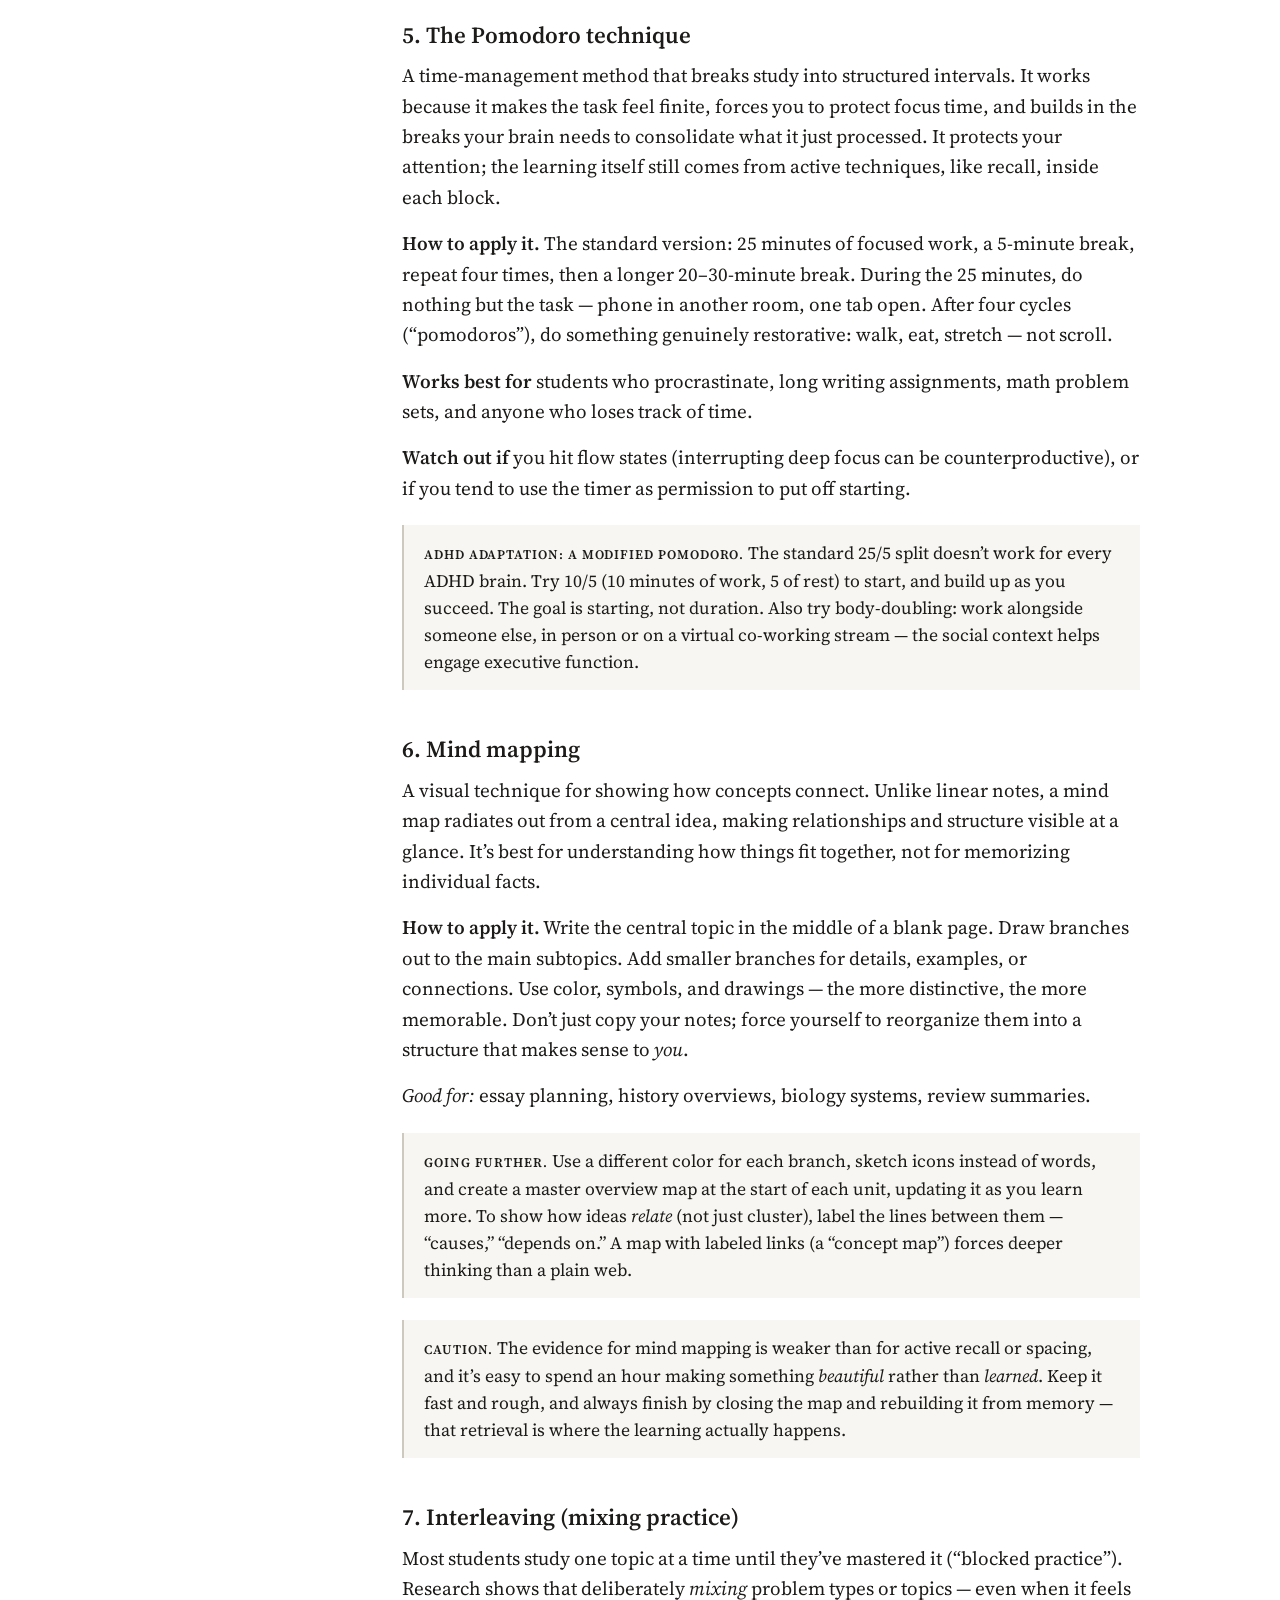
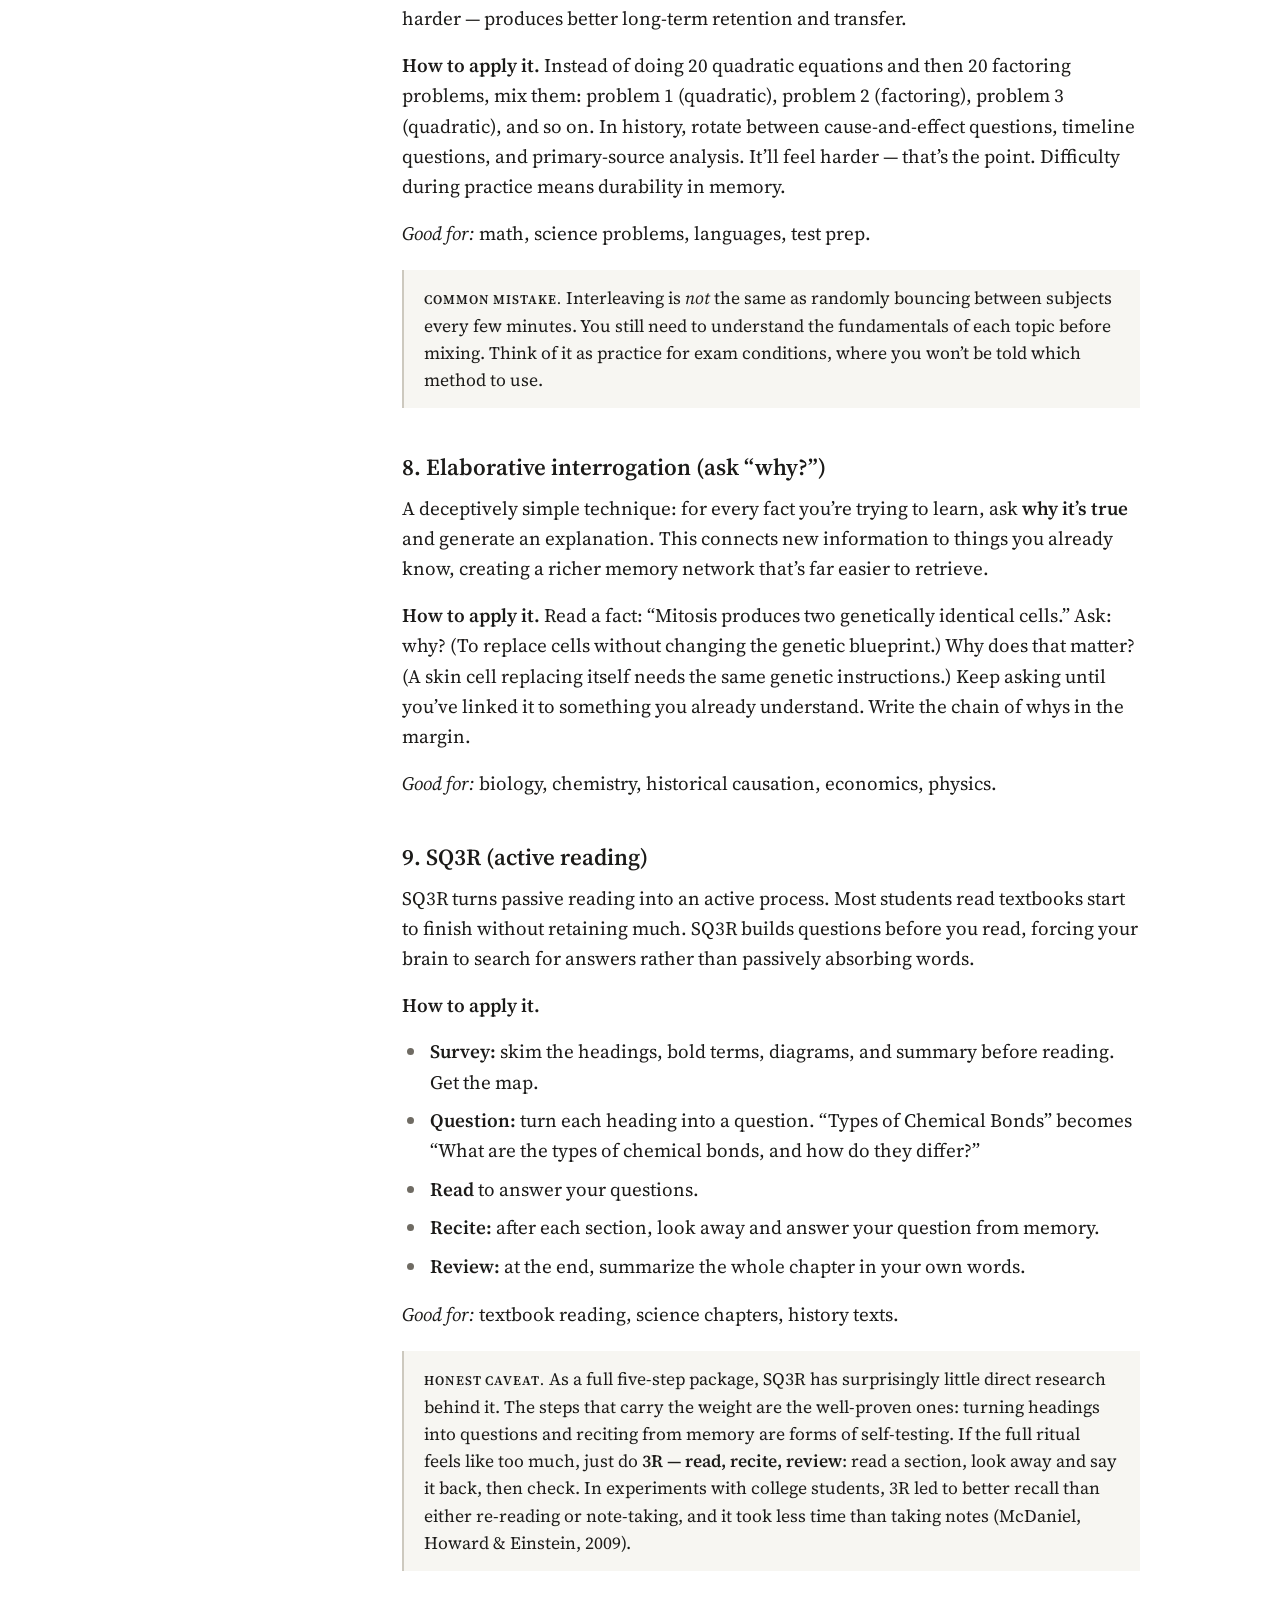
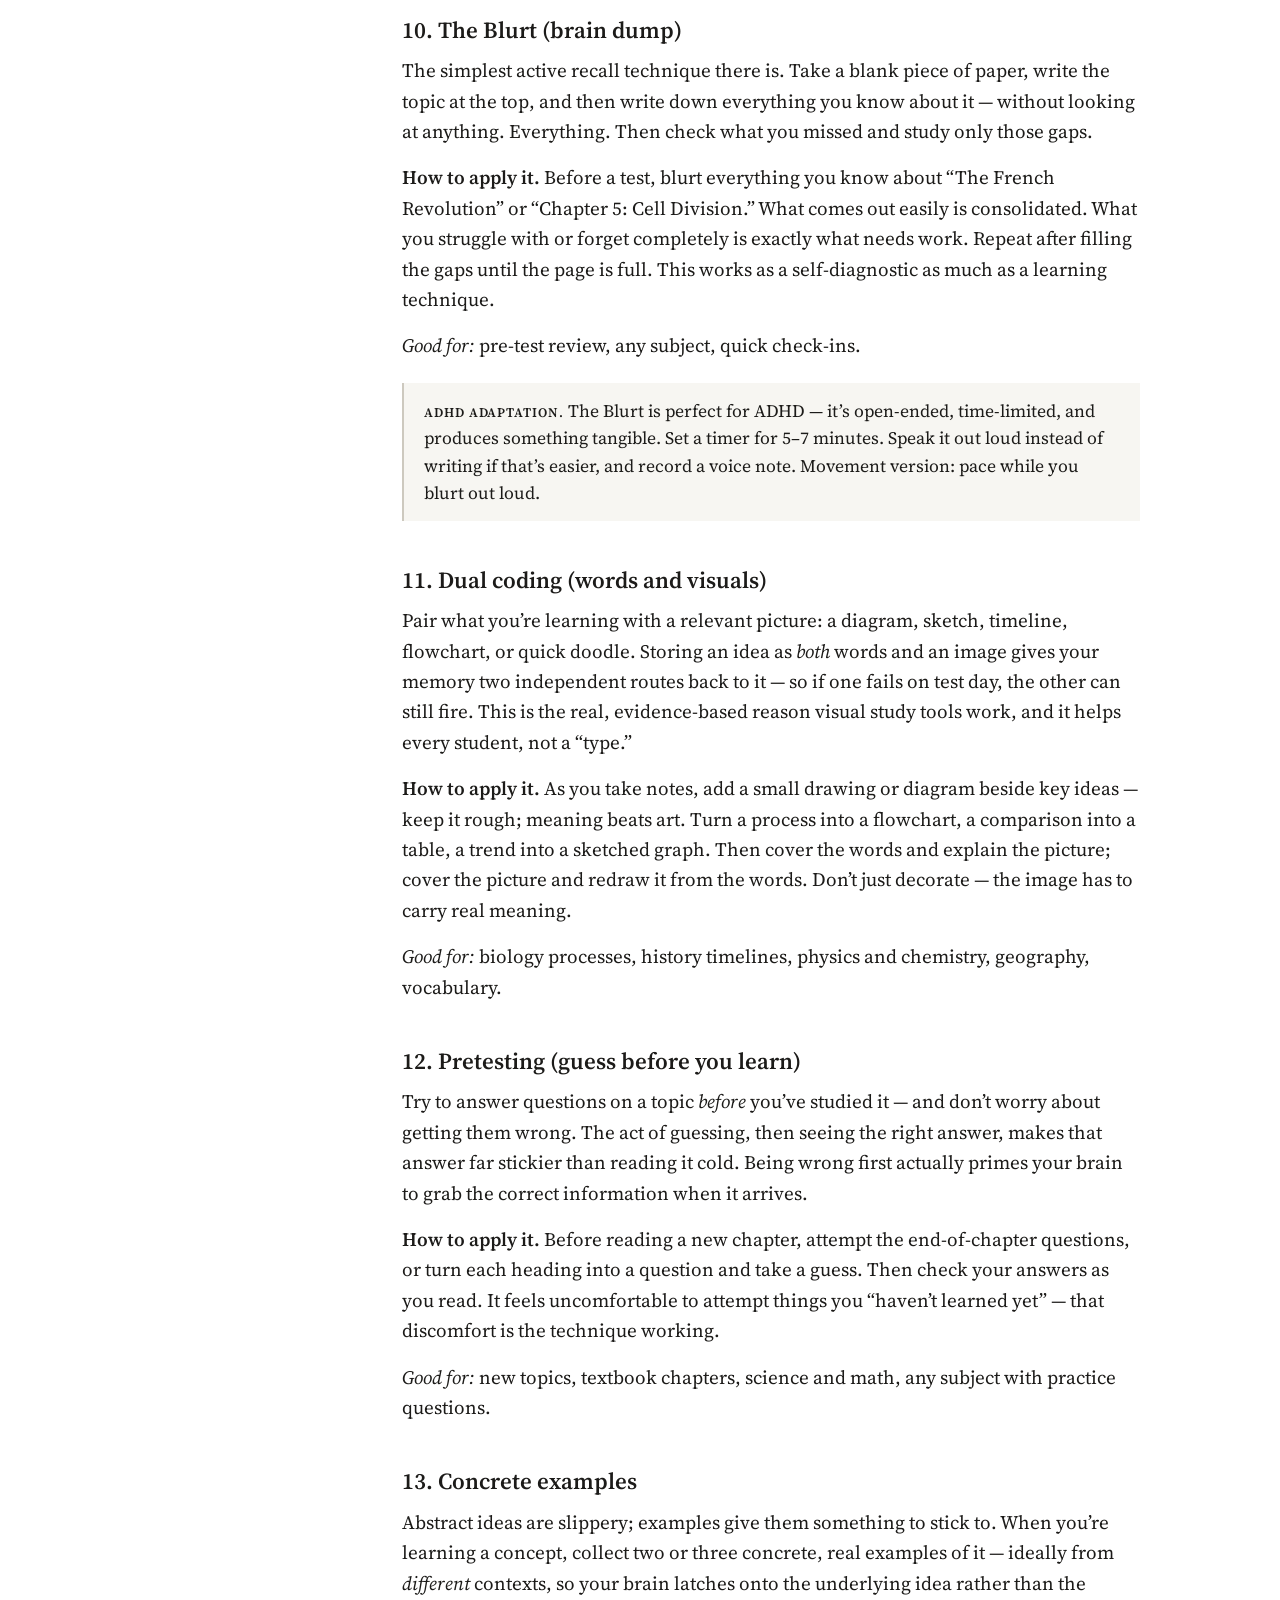
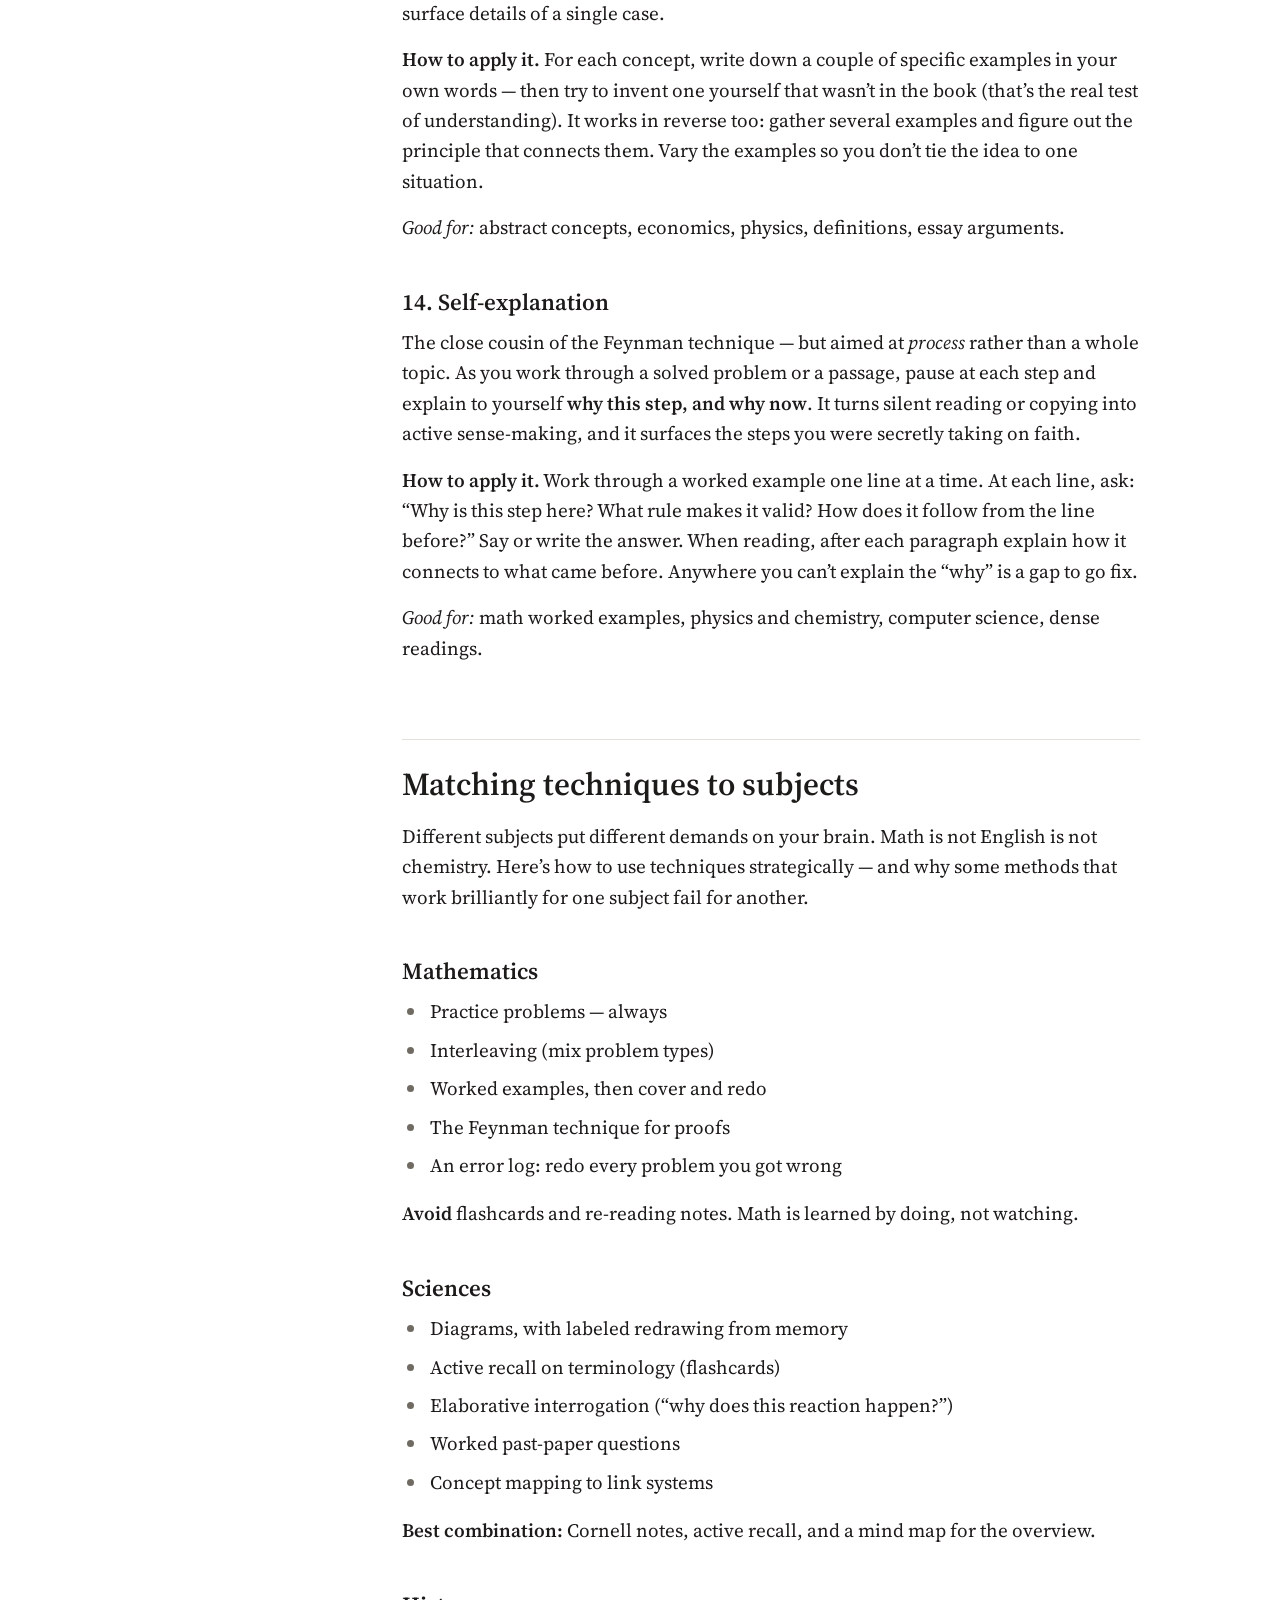
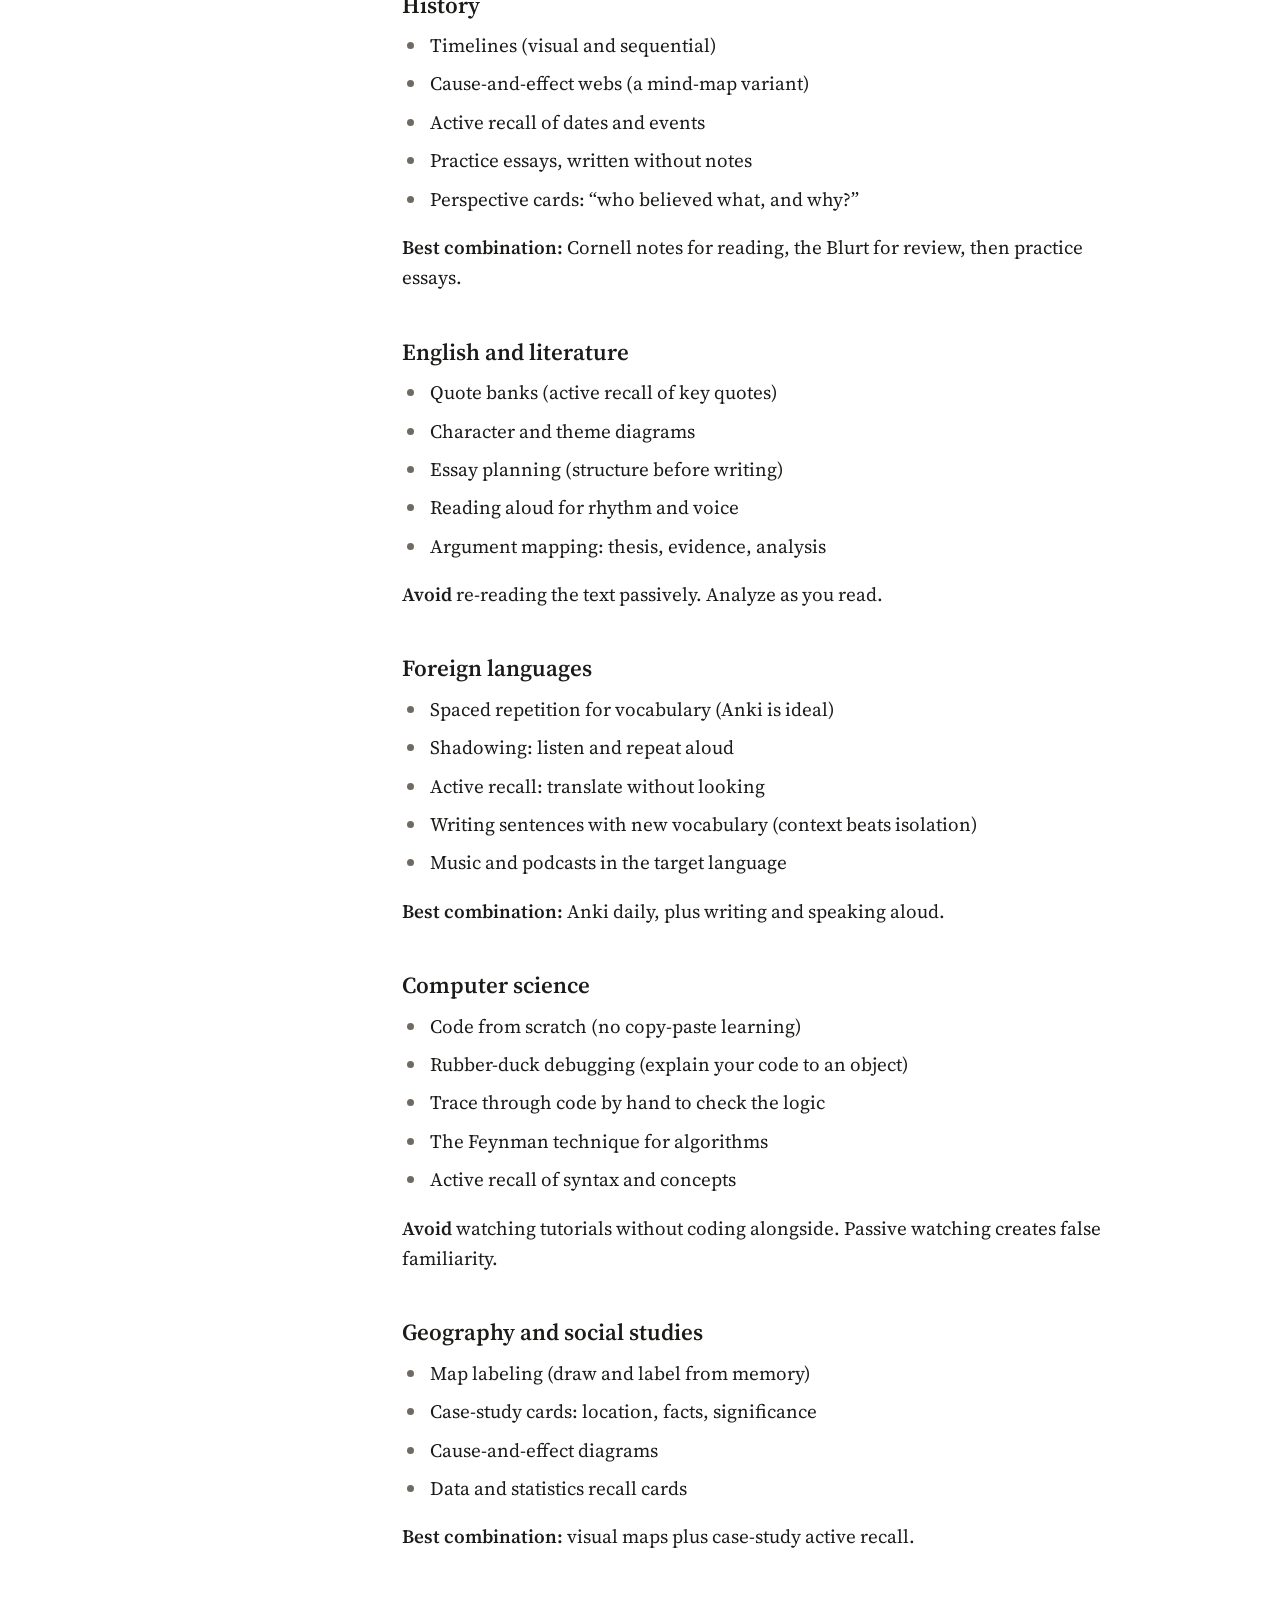
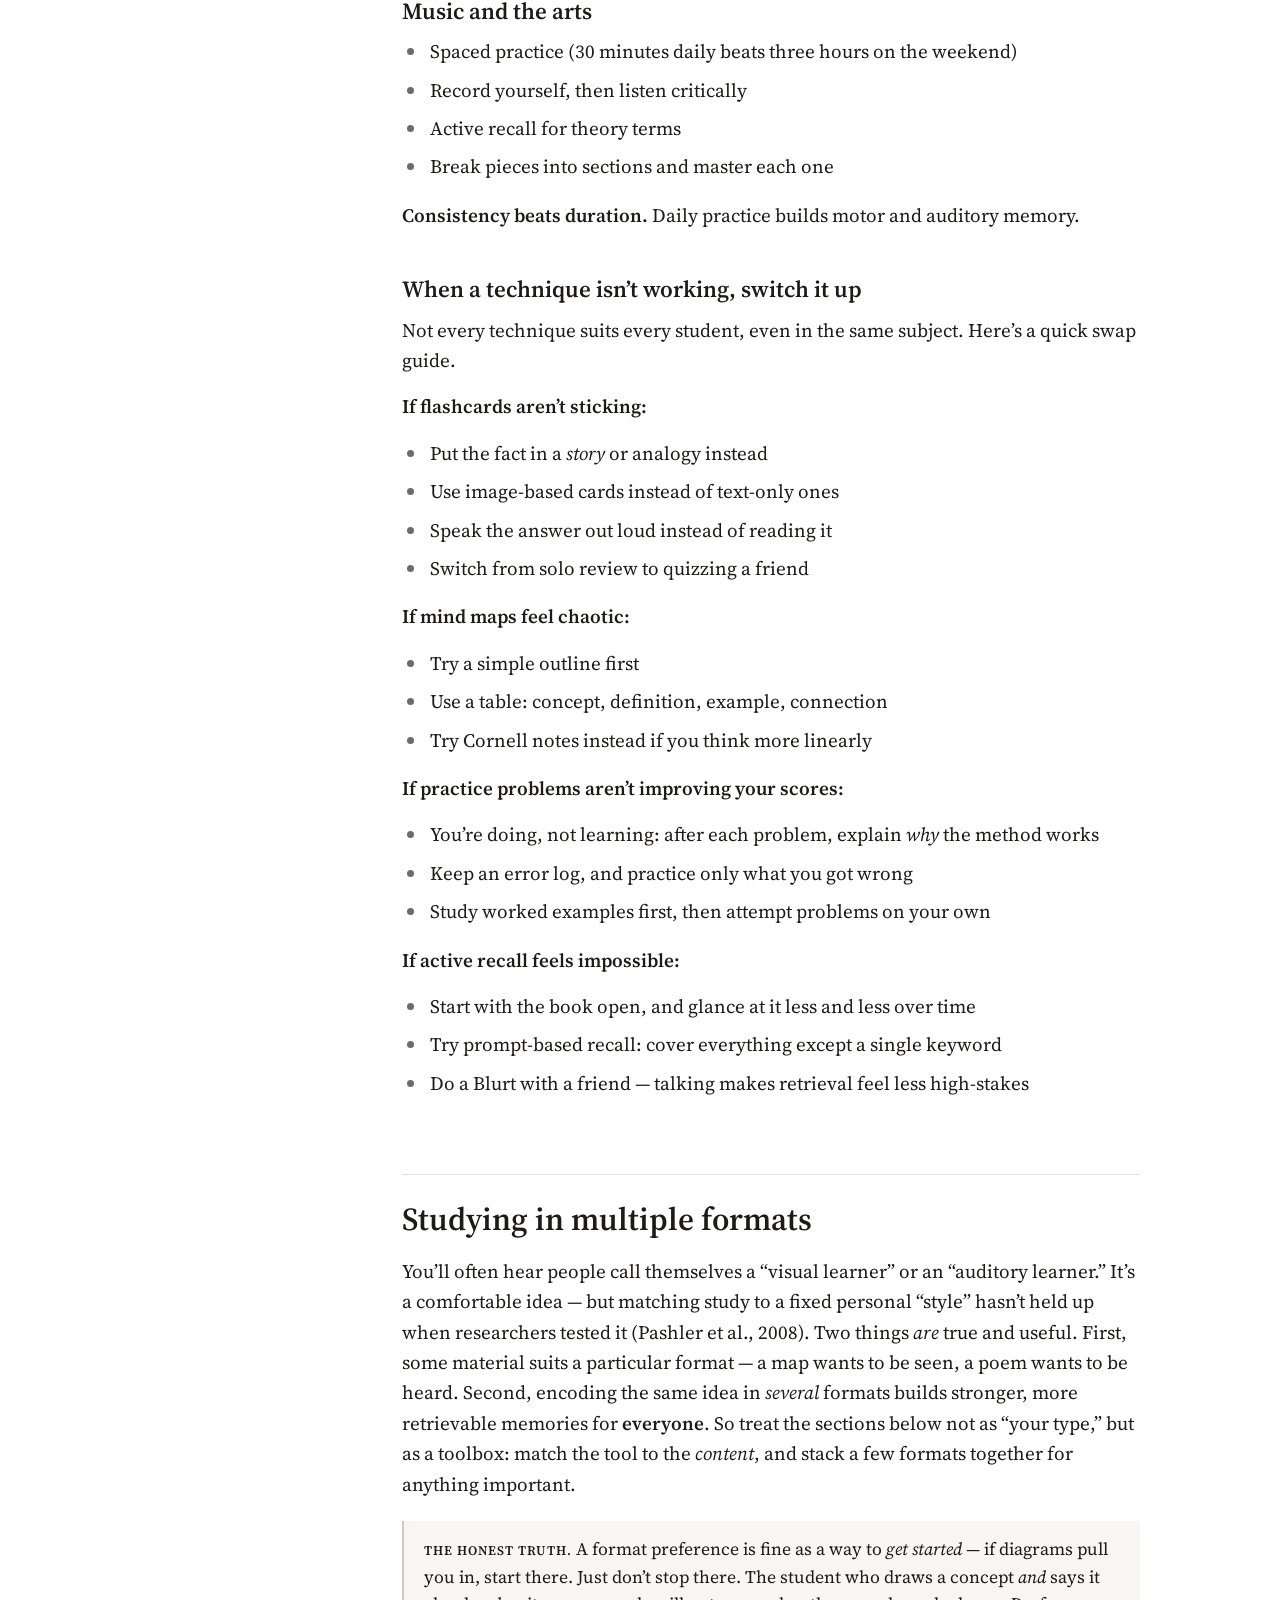
==== commit e0888a0b: "Ship the full study guide with the skill; rebuild the site as a reference The study guide never reac" ====
--- a/docs/study-guide/index.html
+++ b/docs/study-guide/index.html
@@ -3,201 +3,569 @@
 <head>
 <meta charset="utf-8">
 <meta name="viewport" content="width=device-width, initial-scale=1">
-<title>How to actually study — the evidence base behind Socrates</title>
-<meta name="description" content="A practical, neurodivergent-inclusive study guide built on cognitive science: 14 evidence-based techniques, subject matching, multi-format encoding, and a system that tells you if it's working.">
+<title>How to Actually Study</title>
+<meta name="description" content="A practical guide for students, from high school through graduate school, built around how memory actually works.">
+<link rel="icon" href="data:image/svg+xml,%3Csvg xmlns='http://www.w3.org/2000/svg' viewBox='0 0 64 64'%3E%3Crect width='64' height='64' rx='10' fill='%231c1b19'/%3E%3Ctext x='32' y='46' font-size='40' text-anchor='middle' fill='%23ffffff' font-family='Georgia,serif'%3E%CE%A3%3C/text%3E%3C/svg%3E">
 <link rel="canonical" href="https://bourbondog.github.io/Socrates/study-guide/">
-<meta property="og:title" content="How to actually study — a student's guide">
-<meta property="og:description" content="Most students don't have a study problem — they have a method problem. The cognitive-science evidence base behind the Socrates study coach.">
+<meta property="og:title" content="How to Actually Study">
+<meta property="og:description" content="A practical guide for students, from high school through graduate school, built around how memory actually works.">
 <meta property="og:type" content="article">
 <meta property="og:url" content="https://bourbondog.github.io/Socrates/study-guide/">
-<link rel="icon" href="data:image/svg+xml,%3Csvg xmlns='http://www.w3.org/2000/svg' viewBox='0 0 64 64'%3E%3Crect width='64' height='64' rx='14' fill='%234f46e5'/%3E%3Ctext x='32' y='45' font-size='38' text-anchor='middle' fill='white' font-family='Georgia,serif'%3E%CE%A3%3C/text%3E%3C/svg%3E">
-<link rel="preconnect" href="https://fonts.googleapis.com">
-<link rel="preconnect" href="https://fonts.gstatic.com" crossorigin>
-<link href="https://fonts.googleapis.com/css2?family=Bricolage+Grotesque:opsz,wght@12..96,400..800&family=IBM+Plex+Mono:wght@400;500&family=Instrument+Sans:ital,wght@0,400..700;1,400..700&display=swap" rel="stylesheet">
+<link rel="preload" href="../fonts/source-serif-4-latin-opsz-normal.woff2" as="font" type="font/woff2" crossorigin>
 <link rel="stylesheet" href="../site.css">
 </head>
-<body>
+<body class="guide-page">
+<header class="site-nav">
+  <div class="wrap nav-inner">
+    <a class="wordmark" href="../">Socrates</a>
+    <nav class="nav-links" aria-label="Site">
+      <a href="./" aria-current="page">The study guide</a>
+      <a href="../#using">Using Socrates</a>
+      <a href="../#install">Install</a>
+      <a href="https://github.com/BourbonDog/Socrates">Source</a>
+    </nav>
+  </div>
+</header>
 
-<nav class="nav">
-  <div class="wrap nav-inner">
-    <a class="wordmark" href="../"><span class="sigil">Σ</span>Socrates</a>
-    <div class="nav-links">
-      <a href="../#method" class="hide-sm">The skill</a>
-      <a href="../#install">Install</a>
-      <a href="https://github.com/BourbonDog/Socrates" class="btn btn-primary btn-sm">GitHub</a>
-    </div>
-  </div>
-</nav>
-
-<header class="guide-hero">
+<header class="guide-head">
   <div class="wrap">
-    <p class="eyebrow">The evidence base</p>
-    <h1>How to actually study</h1>
-    <p class="section-sub thesis">A practical, neurodivergent-inclusive guide built on cognitive science. The core thesis: most students don't have a study <em>problem</em>, they have a <strong>method</strong> problem — <strong>time spent ≠ learning achieved</strong>.</p>
-    <div class="guide-meta">
-      <span>14 techniques</span><span>·</span><span>8 subjects matched</span><span>·</span><span>5 neurodivergent profiles</span><span>·</span><span>~10 min read</span>
-    </div>
-    <div class="provenance">
-      This is the evidence base behind the <a href="../">Socrates skill</a>, and it has been argued with: an independent two-model review (Gemini 3.5 + DeepSeek) corrected the learning-styles framing to multi-modal content-matching, added evidence caveats (SQ3R, mind mapping), added the attention-and-phones section, and added four techniques (dual coding, pretesting, concrete examples, self-explanation).
-    </div>
+    <p class="kicker">A student’s guide</p>
+    <h1>How to Actually Study</h1>
+    <p class="subtitle">A practical guide for students, from high school through graduate school, built around how memory actually works.</p>
   </div>
 </header>
 
 <div class="wrap guide-layout">
-  <aside class="toc" aria-label="Table of contents">
-    <p class="toc-title">On this page</p>
-    <a href="#myths">Myths that waste time</a>
-    <a href="#principles">The two principles</a>
-    <a href="#techniques">The 14 core techniques</a>
-    <a href="#subjects">Matching technique to subject</a>
-    <a href="#formats">Multiple formats, not "styles"</a>
-    <a href="#adaptations">Neurodivergent adaptations</a>
-    <a href="#system">Building your study system</a>
-    <a href="#rest">Rest &amp; wellbeing</a>
-    <a href="#takeaways">Key takeaways</a>
-  </aside>
+  <nav class="toc" aria-label="Contents">
+    <p class="toc-title">Contents</p>
+    <ol>
+      <li><a href="#start-here">Start here</a></li>
+      <li><a href="#the-core-techniques">The core techniques</a></li>
+      <li><a href="#matching-techniques-to-subjects">Matching techniques to subjects</a></li>
+      <li><a href="#studying-in-multiple-formats">Studying in multiple formats</a></li>
+      <li><a href="#neurodivergent-learners">Neurodivergent learners</a></li>
+      <li><a href="#building-your-study-system">Building your study system</a></li>
+      <li><a href="#the-one-page-cheat-sheet">The one-page cheat sheet</a></li>
+      <li><a href="#about-this-guide">About this guide</a></li>
+    </ol>
+  </nav>
+  <article class="prose">
+<h2 id="start-here">Start here</h2>
+<p>Most students don’t have a study <em>problem</em>. They have a study <em>method</em> problem. You sit down, you stare at the notes, you re-read the chapter — and three days later, it’s gone. That’s not a laziness issue. That’s a technique issue.</p>
+<blockquote class="pullquote"><p>The most dangerous studying myth is that time spent equals learning achieved.</p></blockquote>
+<p>The science of learning — called <strong>cognitive science</strong> — has been studying how memory actually works for decades. The gap between what works and what most students do is enormous. This guide closes that gap.</p>
+<h3 id="myths-that-waste-your-time">Myths that waste your time</h3>
+<p><strong>Myth: re-reading your notes is studying.</strong> Re-reading creates <em>familiarity</em>, not memory. You feel like you know it because it looks familiar, but you haven’t actually encoded it. A major review of study techniques rated re-reading and highlighting as low-utility: they feel productive, but they don’t reliably improve test performance (Dunlosky et al., 2013).</p>
+<p><strong>Myth: highlighting is a productive study habit.</strong> Highlighting feels active but is almost entirely passive. You’re selecting, not processing. It becomes useful only if you then do something with what you highlighted.</p>
+<p><strong>Myth: cramming the night before works.</strong> Cramming can genuinely help for a test in the morning — massed practice does load short-term memory. The catch: you forget it almost as fast, so it’s useless for the final three weeks later or the foundation you’ll need next year. For anything you need to <em>keep</em>, spacing wins decisively.</p>
+<p><strong>Myth: you need to study in one long session.</strong> Shorter, focused bursts with breaks outperform marathon sessions. Fatigue degrades encoding and attention — your brain isn’t storing what you’re “reviewing” if you’re running on empty.</p>
+<p><strong>Myth: you have a fixed “learning style” and should only study in it.</strong> This is one of the most popular ideas in education — and one of the least supported. When researchers reviewed the evidence, they found almost no well-designed studies showing that matching teaching to someone’s preferred “style” helps, and several that found it doesn’t (Pashler et al., 2008). What <em>is</em> true: some content is naturally visual (a map) or verbal (a poem), and using <em>several</em> formats strengthens memory for <em>everyone</em> — not because of your “type,” but because each format adds another route back to the memory.</p>
+<p><strong>Myth: you can study fine with your phone next to you.</strong> Every glance at a notification forces a costly mental “reload” back into the task, and a phone within reach is a constant temptation to check it. One well-known study found that even a silent, face-down phone on the desk lowered scores on working-memory tests (Ward et al., 2017); a later replication didn’t find that effect (Ruiz Pardo &amp; Minda, 2022), but the interruptions alone are reason enough. One of the simplest, highest-impact changes most students can make is putting the phone in another room.</p>
+<h3 id="the-two-things-your-brain-actually-needs">The two things your brain actually needs</h3>
+<p><strong>Retrieval practice.</strong> Every time you <em>pull information out</em> of your brain — rather than putting it in — you make that memory stronger and more durable. Testing yourself, even badly, beats reading perfectly.</p>
+<p><strong>Spaced repetition.</strong> Reviewing material right before you forget it forces your brain to rebuild the memory stronger. Spreading study sessions across days and weeks creates long-term retention that cramming can’t touch.</p>
+<p>Almost every effective study technique is a variation of one or both of these principles. The rest of this guide shows you how to apply them — for different subjects, different kinds of brains, and different constraints on your time.</p>
+<h3 id="how-to-use-this-guide">How to use this guide</h3>
+<p>Read it straight through in about half an hour, or jump to what you need:</p>
+<ul>
+<li><strong>The core techniques</strong> — the fourteen methods, each with how to apply it.</li>
+<li><strong>Matching techniques to subjects</strong> — what works for math, the sciences, history, English, languages, computer science, geography, and the arts.</li>
+<li><strong>Studying in multiple formats</strong> — how to use visual, spoken, hands-on, and written formats together.</li>
+<li><strong>Neurodivergent learners</strong> — specific changes for ADHD, dyslexia, anxiety, autism, and dyscalculia.</li>
+<li><strong>Building your study system</strong> — weekly planning, a sample study day, the review calendar, and how to tell whether it’s working.</li>
+<li><strong>The one-page cheat sheet</strong> — everything that matters, on a page you can print.</li>
+</ul>
+<h3 id="quick-technique-finder">Quick technique finder</h3>
+<p>Not sure where to start? Find what you’re studying and how much time you have, and do both.</p>
+<div class="table-wrap">
+<table>
+<thead>
+<tr><th>If you’re studying</th><th>Do this</th></tr>
+</thead>
+<tbody>
+<tr><td>Math</td><td>Do practice problems and interleave problem types; keep an error log and redo what you miss. Skip flashcards and re-reading.</td></tr>
+<tr><td>Science</td><td>Active-recall the terminology, redraw diagrams from memory, and ask “why does this happen?” for each process.</td></tr>
+<tr><td>History</td><td>Build timelines and cause-and-effect maps, then write practice answers from memory.</td></tr>
+<tr><td>English</td><td>Make quote banks, map themes and characters, and plan essay structure before writing.</td></tr>
+<tr><td>Languages</td><td>Use spaced-repetition flashcards (Anki) daily, and write or speak new vocabulary in real sentences.</td></tr>
+<tr><td>Computer science</td><td>Code from scratch (no copy-paste), rubber-duck your logic out loud, and trace code by hand.</td></tr>
+<tr><td>Anything else</td><td>Default to the universal combination: active recall plus spaced repetition.</td></tr>
+</tbody>
+</table>
+</div>
+<div class="table-wrap">
+<table>
+<thead>
+<tr><th>If you have</th><th>Do this</th></tr>
+</thead>
+<tbody>
+<tr><td>A few minutes</td><td>Do a Blurt: brain-dump everything you know on the topic, then check and fix the gaps.</td></tr>
+<tr><td>30–60 minutes</td><td>Run one or two Pomodoros of <em>active</em> study (doing, not re-reading), with a genuine break between them.</td></tr>
+<tr><td>A test tomorrow</td><td>Triage: active-recall only the highest-yield topics, do a Blurt to find the gaps — then sleep. Sleep consolidates more than one more tired hour.</td></tr>
+<tr><td>Weeks to go</td><td>Set up a review calendar now (Day 1, 2, 5, 12, 30) so it sticks for the real exam.</td></tr>
+</tbody>
+</table>
+</div>
+<h2 id="the-core-techniques">The core techniques</h2>
+<p>These aren’t tips — they’re methods. Most are strongly backed by research (a couple have lighter evidence, flagged where it matters), and each has a specific way to apply it. Learn the technique first, then adapt it to how you study.</p>
+<h3 id="1-active-recall-self-testing">1. Active recall (self-testing)</h3>
+<p>The single most effective study technique for most students and most subjects. Instead of re-reading, you close the book and force yourself to retrieve the information from scratch. Every successful retrieval strengthens the memory. Every failed retrieval shows you exactly what to study.</p>
+<p><strong>How to apply it.</strong> After reading a section, close everything and write down everything you remember — like a brain dump. Then open the material and check what you missed. Alternatively: make flashcards and quiz yourself; cover your notes and recite out loud; or try answering past exam questions without looking anything up first.</p>
+<p><em>Good for:</em> vocabulary, history facts, science concepts, math formulas, literature themes.</p>
+<blockquote class="callout"><p><strong>ADHD adaptation.</strong> Keep recall sessions short — 10 minutes at most. Use index cards you can physically shuffle and flip. Apps like Anki or Quizlet with gamified streaks can harness the dopamine system. Avoid long self-testing marathons; momentum matters more than duration.</p></blockquote>
+<h3 id="2-spaced-repetition">2. Spaced repetition</h3>
+<p>Reviewing information at increasing intervals exploits the “spacing effect”: memories reviewed just before they fade are rebuilt stronger each time. It’s efficient — more retention for less total study time.</p>
+<p><strong>How to apply it.</strong> Learn it on Day 1, then review it on Day 2, Day 5, Day 12, and Day 30 — then monthly until the exam. (The review calendar in <em>Building your study system</em> lays this out.) If you’re using flashcards, sort them into piles: “know it,” “shaky,” and “don’t know.” Review “don’t know” every session, “shaky” every two or three days, and “know it” weekly. Anki automates this with an algorithm.</p>
+<p><em>Good for:</em> languages, vocabulary, biology terms, historical dates, math formulas.</p>
+<blockquote class="callout"><p><strong>Tip.</strong> Pair spaced repetition with active recall and you have the most powerful learning combination known. It’s how many medical students learn thousands of terms — and it works at any level.</p></blockquote>
+<h3 id="3-the-feynman-technique">3. The Feynman technique</h3>
+<p>Named after the physicist Richard Feynman, this technique is simple and brutal: if you can’t explain something simply, you don’t actually understand it. It forces you to find the gaps in your understanding — not just the gaps in your memorization. (Researchers call the underlying skill <strong>self-explanation</strong>: explaining <em>how</em> and <em>why</em> something works, in your own words, is one of the most reliable ways to turn shaky familiarity into real understanding.)</p>
+<p><strong>How to apply it.</strong></p>
+<ol>
+<li><strong>Choose a concept.</strong> Pick one topic — photosynthesis, the causes of World War I, how quadratics work.</li>
+<li><strong>Explain it to a 10-year-old (or your notebook).</strong> Write or speak a full explanation using simple words. No jargon. If you can’t say it simply, you don’t know it yet.</li>
+<li><strong>Find where you got stuck.</strong> Any place you said “um,” used the textbook term without understanding it, or went blank — that’s what you need to study.</li>
+<li><strong>Go back and fix it.</strong> Return to your materials specifically to fill the gaps. Then try again.</li>
+</ol>
+<p><em>Good for:</em> science concepts, math proofs, historical causation, philosophy, economics.</p>
+<h3 id="4-cornell-notes">4. Cornell notes</h3>
+<p>A structured note format whose real value is what it makes you <em>do</em>: put ideas in your own words, then test yourself on them. The layout isn’t magic — the gains come from this generative processing (reformulating and self-quizzing), not from the columns themselves. Done as mindless copying, Cornell notes help no more than any other notes.</p>
+<p><strong>How to apply it.</strong> Divide your page into three areas: a narrow <strong>cue column</strong> on the left (about 2.5 inches), a wide <strong>notes area</strong> on the right, and a <strong>summary box</strong> at the bottom (about 2 inches). During class or reading, write notes in the right column. Afterward, write questions in the left column that your notes answer. At the bottom, write a two- or three-sentence summary in your own words. To review, cover the notes and use the questions to quiz yourself.</p>
+<p><em>Good for:</em> lectures, textbooks, history, science.</p>
+<blockquote class="callout"><p><strong>ADHD adaptation.</strong> Cornell can feel rigid. Modify it: use a two-column sticky-note system instead, or go digital with Notion or OneNote, where you can add tags. The key is the question column — even if the layout is looser, adding questions to your notes transforms them.</p></blockquote>
+<h3 id="5-the-pomodoro-technique">5. The Pomodoro technique</h3>
+<p>A time-management method that breaks study into structured intervals. It works because it makes the task feel finite, forces you to protect focus time, and builds in the breaks your brain needs to consolidate what it just processed. It protects your attention; the learning itself still comes from active techniques, like recall, inside each block.</p>
+<p><strong>How to apply it.</strong> The standard version: 25 minutes of focused work, a 5-minute break, repeat four times, then a longer 20–30-minute break. During the 25 minutes, do nothing but the task — phone in another room, one tab open. After four cycles (“pomodoros”), do something genuinely restorative: walk, eat, stretch — not scroll.</p>
+<p><strong>Works best for</strong> students who procrastinate, long writing assignments, math problem sets, and anyone who loses track of time.</p>
+<p><strong>Watch out if</strong> you hit flow states (interrupting deep focus can be counterproductive), or if you tend to use the timer as permission to put off starting.</p>
+<blockquote class="callout"><p><strong>ADHD adaptation: a modified Pomodoro.</strong> The standard 25/5 split doesn’t work for every ADHD brain. Try 10/5 (10 minutes of work, 5 of rest) to start, and build up as you succeed. The goal is starting, not duration. Also try body-doubling: work alongside someone else, in person or on a virtual co-working stream — the social context helps engage executive function.</p></blockquote>
+<h3 id="6-mind-mapping">6. Mind mapping</h3>
+<p>A visual technique for showing how concepts connect. Unlike linear notes, a mind map radiates out from a central idea, making relationships and structure visible at a glance. It’s best for understanding how things fit together, not for memorizing individual facts.</p>
+<p><strong>How to apply it.</strong> Write the central topic in the middle of a blank page. Draw branches out to the main subtopics. Add smaller branches for details, examples, or connections. Use color, symbols, and drawings — the more distinctive, the more memorable. Don’t just copy your notes; force yourself to reorganize them into a structure that makes sense to <em>you</em>.</p>
+<p><em>Good for:</em> essay planning, history overviews, biology systems, review summaries.</p>
+<blockquote class="callout"><p><strong>Going further.</strong> Use a different color for each branch, sketch icons instead of words, and create a master overview map at the start of each unit, updating it as you learn more. To show how ideas <em>relate</em> (not just cluster), label the lines between them — “causes,” “depends on.” A map with labeled links (a “concept map”) forces deeper thinking than a plain web.</p></blockquote>
+<blockquote class="callout"><p><strong>Caution.</strong> The evidence for mind mapping is weaker than for active recall or spacing, and it’s easy to spend an hour making something <em>beautiful</em> rather than <em>learned</em>. Keep it fast and rough, and always finish by closing the map and rebuilding it from memory — that retrieval is where the learning actually happens.</p></blockquote>
+<h3 id="7-interleaving-mixing-practice">7. Interleaving (mixing practice)</h3>
+<p>Most students study one topic at a time until they’ve mastered it (“blocked practice”). Research shows that deliberately <em>mixing</em> problem types or topics — even when it feels harder — produces better long-term retention and transfer.</p>
+<p><strong>How to apply it.</strong> Instead of doing 20 quadratic equations and then 20 factoring problems, mix them: problem 1 (quadratic), problem 2 (factoring), problem 3 (quadratic), and so on. In history, rotate between cause-and-effect questions, timeline questions, and primary-source analysis. It’ll feel harder — that’s the point. Difficulty during practice means durability in memory.</p>
+<p><em>Good for:</em> math, science problems, languages, test prep.</p>
+<blockquote class="callout"><p><strong>Common mistake.</strong> Interleaving is <em>not</em> the same as randomly bouncing between subjects every few minutes. You still need to understand the fundamentals of each topic before mixing. Think of it as practice for exam conditions, where you won’t be told which method to use.</p></blockquote>
+<h3 id="8-elaborative-interrogation-ask-why">8. Elaborative interrogation (ask “why?”)</h3>
+<p>A deceptively simple technique: for every fact you’re trying to learn, ask <strong>why it’s true</strong> and generate an explanation. This connects new information to things you already know, creating a richer memory network that’s far easier to retrieve.</p>
+<p><strong>How to apply it.</strong> Read a fact: “Mitosis produces two genetically identical cells.” Ask: why? (To replace cells without changing the genetic blueprint.) Why does that matter? (A skin cell replacing itself needs the same genetic instructions.) Keep asking until you’ve linked it to something you already understand. Write the chain of whys in the margin.</p>
+<p><em>Good for:</em> biology, chemistry, historical causation, economics, physics.</p>
+<h3 id="9-sq3r-active-reading">9. SQ3R (active reading)</h3>
+<p>SQ3R turns passive reading into an active process. Most students read textbooks start to finish without retaining much. SQ3R builds questions before you read, forcing your brain to search for answers rather than passively absorbing words.</p>
+<p><strong>How to apply it.</strong></p>
+<ul>
+<li><strong>Survey:</strong> skim the headings, bold terms, diagrams, and summary before reading. Get the map.</li>
+<li><strong>Question:</strong> turn each heading into a question. “Types of Chemical Bonds” becomes “What are the types of chemical bonds, and how do they differ?”</li>
+<li><strong>Read</strong> to answer your questions.</li>
+<li><strong>Recite:</strong> after each section, look away and answer your question from memory.</li>
+<li><strong>Review:</strong> at the end, summarize the whole chapter in your own words.</li>
+</ul>
+<p><em>Good for:</em> textbook reading, science chapters, history texts.</p>
+<blockquote class="callout"><p><strong>Honest caveat.</strong> As a full five-step package, SQ3R has surprisingly little direct research behind it. The steps that carry the weight are the well-proven ones: turning headings into questions and reciting from memory are forms of self-testing. If the full ritual feels like too much, just do <strong>3R — read, recite, review</strong>: read a section, look away and say it back, then check. In experiments with college students, 3R led to better recall than either re-reading or note-taking, and it took less time than taking notes (McDaniel, Howard &amp; Einstein, 2009).</p></blockquote>
+<h3 id="10-the-blurt-brain-dump">10. The Blurt (brain dump)</h3>
+<p>The simplest active recall technique there is. Take a blank piece of paper, write the topic at the top, and then write down everything you know about it — without looking at anything. Everything. Then check what you missed and study only those gaps.</p>
+<p><strong>How to apply it.</strong> Before a test, blurt everything you know about “The French Revolution” or “Chapter 5: Cell Division.” What comes out easily is consolidated. What you struggle with or forget completely is exactly what needs work. Repeat after filling the gaps until the page is full. This works as a self-diagnostic as much as a learning technique.</p>
+<p><em>Good for:</em> pre-test review, any subject, quick check-ins.</p>
+<blockquote class="callout"><p><strong>ADHD adaptation.</strong> The Blurt is perfect for ADHD — it’s open-ended, time-limited, and produces something tangible. Set a timer for 5–7 minutes. Speak it out loud instead of writing if that’s easier, and record a voice note. Movement version: pace while you blurt out loud.</p></blockquote>
+<h3 id="11-dual-coding-words-and-visuals">11. Dual coding (words and visuals)</h3>
+<p>Pair what you’re learning with a relevant picture: a diagram, sketch, timeline, flowchart, or quick doodle. Storing an idea as <em>both</em> words and an image gives your memory two independent routes back to it — so if one fails on test day, the other can still fire. This is the real, evidence-based reason visual study tools work, and it helps every student, not a “type.”</p>
+<p><strong>How to apply it.</strong> As you take notes, add a small drawing or diagram beside key ideas — keep it rough; meaning beats art. Turn a process into a flowchart, a comparison into a table, a trend into a sketched graph. Then cover the words and explain the picture; cover the picture and redraw it from the words. Don’t just decorate — the image has to carry real meaning.</p>
+<p><em>Good for:</em> biology processes, history timelines, physics and chemistry, geography, vocabulary.</p>
+<h3 id="12-pretesting-guess-before-you-learn">12. Pretesting (guess before you learn)</h3>
+<p>Try to answer questions on a topic <em>before</em> you’ve studied it — and don’t worry about getting them wrong. The act of guessing, then seeing the right answer, makes that answer far stickier than reading it cold. Being wrong first actually primes your brain to grab the correct information when it arrives.</p>
+<p><strong>How to apply it.</strong> Before reading a new chapter, attempt the end-of-chapter questions, or turn each heading into a question and take a guess. Then check your answers as you read. It feels uncomfortable to attempt things you “haven’t learned yet” — that discomfort is the technique working.</p>
+<p><em>Good for:</em> new topics, textbook chapters, science and math, any subject with practice questions.</p>
+<h3 id="13-concrete-examples">13. Concrete examples</h3>
+<p>Abstract ideas are slippery; examples give them something to stick to. When you’re learning a concept, collect two or three concrete, real examples of it — ideally from <em>different</em> contexts, so your brain latches onto the underlying idea rather than the surface details of a single case.</p>
+<p><strong>How to apply it.</strong> For each concept, write down a couple of specific examples in your own words — then try to invent one yourself that wasn’t in the book (that’s the real test of understanding). It works in reverse too: gather several examples and figure out the principle that connects them. Vary the examples so you don’t tie the idea to one situation.</p>
+<p><em>Good for:</em> abstract concepts, economics, physics, definitions, essay arguments.</p>
+<h3 id="14-self-explanation">14. Self-explanation</h3>
+<p>The close cousin of the Feynman technique — but aimed at <em>process</em> rather than a whole topic. As you work through a solved problem or a passage, pause at each step and explain to yourself <strong>why this step, and why now</strong>. It turns silent reading or copying into active sense-making, and it surfaces the steps you were secretly taking on faith.</p>
+<p><strong>How to apply it.</strong> Work through a worked example one line at a time. At each line, ask: “Why is this step here? What rule makes it valid? How does it follow from the line before?” Say or write the answer. When reading, after each paragraph explain how it connects to what came before. Anywhere you can’t explain the “why” is a gap to go fix.</p>
+<p><em>Good for:</em> math worked examples, physics and chemistry, computer science, dense readings.</p>
+<h2 id="matching-techniques-to-subjects">Matching techniques to subjects</h2>
+<p>Different subjects put different demands on your brain. Math is not English is not chemistry. Here’s how to use techniques strategically — and why some methods that work brilliantly for one subject fail for another.</p>
+<h3 id="mathematics">Mathematics</h3>
+<ul>
+<li>Practice problems — always</li>
+<li>Interleaving (mix problem types)</li>
+<li>Worked examples, then cover and redo</li>
+<li>The Feynman technique for proofs</li>
+<li>An error log: redo every problem you got wrong</li>
+</ul>
+<p><strong>Avoid</strong> flashcards and re-reading notes. Math is learned by doing, not watching.</p>
+<h3 id="sciences">Sciences</h3>
+<ul>
+<li>Diagrams, with labeled redrawing from memory</li>
+<li>Active recall on terminology (flashcards)</li>
+<li>Elaborative interrogation (“why does this reaction happen?”)</li>
+<li>Worked past-paper questions</li>
+<li>Concept mapping to link systems</li>
+</ul>
+<p><strong>Best combination:</strong> Cornell notes, active recall, and a mind map for the overview.</p>
+<h3 id="history">History</h3>
+<ul>
+<li>Timelines (visual and sequential)</li>
+<li>Cause-and-effect webs (a mind-map variant)</li>
+<li>Active recall of dates and events</li>
+<li>Practice essays, written without notes</li>
+<li>Perspective cards: “who believed what, and why?”</li>
+</ul>
+<p><strong>Best combination:</strong> Cornell notes for reading, the Blurt for review, then practice essays.</p>
+<h3 id="english-and-literature">English and literature</h3>
+<ul>
+<li>Quote banks (active recall of key quotes)</li>
+<li>Character and theme diagrams</li>
+<li>Essay planning (structure before writing)</li>
+<li>Reading aloud for rhythm and voice</li>
+<li>Argument mapping: thesis, evidence, analysis</li>
+</ul>
+<p><strong>Avoid</strong> re-reading the text passively. Analyze as you read.</p>
+<h3 id="foreign-languages">Foreign languages</h3>
+<ul>
+<li>Spaced repetition for vocabulary (Anki is ideal)</li>
+<li>Shadowing: listen and repeat aloud</li>
+<li>Active recall: translate without looking</li>
+<li>Writing sentences with new vocabulary (context beats isolation)</li>
+<li>Music and podcasts in the target language</li>
+</ul>
+<p><strong>Best combination:</strong> Anki daily, plus writing and speaking aloud.</p>
+<h3 id="computer-science">Computer science</h3>
+<ul>
+<li>Code from scratch (no copy-paste learning)</li>
+<li>Rubber-duck debugging (explain your code to an object)</li>
+<li>Trace through code by hand to check the logic</li>
+<li>The Feynman technique for algorithms</li>
+<li>Active recall of syntax and concepts</li>
+</ul>
+<p><strong>Avoid</strong> watching tutorials without coding alongside. Passive watching creates false familiarity.</p>
+<h3 id="geography-and-social-studies">Geography and social studies</h3>
+<ul>
+<li>Map labeling (draw and label from memory)</li>
+<li>Case-study cards: location, facts, significance</li>
+<li>Cause-and-effect diagrams</li>
+<li>Data and statistics recall cards</li>
+</ul>
+<p><strong>Best combination:</strong> visual maps plus case-study active recall.</p>
+<h3 id="music-and-the-arts">Music and the arts</h3>
+<ul>
+<li>Spaced practice (30 minutes daily beats three hours on the weekend)</li>
+<li>Record yourself, then listen critically</li>
+<li>Active recall for theory terms</li>
+<li>Break pieces into sections and master each one</li>
+</ul>
+<p><strong>Consistency beats duration.</strong> Daily practice builds motor and auditory memory.</p>
+<h3 id="when-a-technique-isnt-working-switch-it-up">When a technique isn’t working, switch it up</h3>
+<p>Not every technique suits every student, even in the same subject. Here’s a quick swap guide.</p>
+<p><strong>If flashcards aren’t sticking:</strong></p>
+<ul>
+<li>Put the fact in a <em>story</em> or analogy instead</li>
+<li>Use image-based cards instead of text-only ones</li>
+<li>Speak the answer out loud instead of reading it</li>
+<li>Switch from solo review to quizzing a friend</li>
+</ul>
+<p><strong>If mind maps feel chaotic:</strong></p>
+<ul>
+<li>Try a simple outline first</li>
+<li>Use a table: concept, definition, example, connection</li>
+<li>Try Cornell notes instead if you think more linearly</li>
+</ul>
+<p><strong>If practice problems aren’t improving your scores:</strong></p>
+<ul>
+<li>You’re doing, not learning: after each problem, explain <em>why</em> the method works</li>
+<li>Keep an error log, and practice only what you got wrong</li>
+<li>Study worked examples first, then attempt problems on your own</li>
+</ul>
+<p><strong>If active recall feels impossible:</strong></p>
+<ul>
+<li>Start with the book open, and glance at it less and less over time</li>
+<li>Try prompt-based recall: cover everything except a single keyword</li>
+<li>Do a Blurt with a friend — talking makes retrieval feel less high-stakes</li>
+</ul>
+<h2 id="studying-in-multiple-formats">Studying in multiple formats</h2>
+<p>You’ll often hear people call themselves a “visual learner” or an “auditory learner.” It’s a comfortable idea — but matching study to a fixed personal “style” hasn’t held up when researchers tested it (Pashler et al., 2008). Two things <em>are</em> true and useful. First, some material suits a particular format — a map wants to be seen, a poem wants to be heard. Second, encoding the same idea in <em>several</em> formats builds stronger, more retrievable memories for <strong>everyone</strong>. So treat the sections below not as “your type,” but as a toolbox: match the tool to the <em>content</em>, and stack a few formats together for anything important.</p>
+<blockquote class="callout"><p><strong>The honest truth.</strong> A format preference is fine as a way to <em>get started</em> — if diagrams pull you in, start there. Just don’t stop there. The student who draws a concept <em>and</em> says it aloud <em>and</em> writes an example will out-remember the one who only draws. Preference affects motivation; multi-format encoding affects memory. Use the first to start and the second to learn.</p></blockquote>
+<h3 id="visual-formats">Visual formats</h3>
+<p><em>Best for content with structure, relationships, or a sequence you can see.</em></p>
+<p>Reach for these when the material is spatial or graphical — processes, hierarchies, comparisons, anything where <em>seeing</em> the relationships makes them click. They’re useful to everyone, especially as the visual half of dual coding.</p>
+<ul>
+<li><strong>Mind maps and concept webs</strong> — especially for complex, interconnected material</li>
+<li><strong>Color-coded notes</strong> — assign colors to categories, not at random (blue for causes, red for effects, green for key terms)</li>
+<li><strong>Sketch-noting</strong> — combine small drawings, symbols, and text in the margins</li>
+<li><strong>Flowcharts and process diagrams</strong> — excellent for biological processes, historical sequences, and algorithms</li>
+<li><strong>Timelines drawn spatially</strong> rather than listed</li>
+<li><strong>Flashcards with images</strong> — add a small, relevant sketch to each card</li>
+<li><strong>Cover-and-redraw</strong> — study a diagram, then reproduce it from memory</li>
+</ul>
+<p><strong>Setting:</strong> a clean, visually uncluttered space. Whiteboards are ideal; standing and writing large gives you room to lay the ideas out.</p>
+<h3 id="auditory-formats">Auditory formats</h3>
+<p><em>Best for language, argument, and anything that lives in sound or speech.</em></p>
+<p>Reach for these when you can put the material into sound — explaining out loud, discussing, or hearing it. Speaking an idea also doubles as active recall, which is why “teach it aloud” is so powerful for anyone.</p>
+<ul>
+<li><strong>Read your notes out loud</strong> — your own voice leaves a more memorable trace than silent reading</li>
+<li><strong>Explain concepts to a friend or a recording device</strong> — teach it, and you’ll hear whether you really know it</li>
+<li><strong>Record yourself summarizing a topic,</strong> then play it back while walking or eating</li>
+<li><strong>Study groups and discussions</strong> — talking about material beats reading it alone</li>
+<li><strong>Mnemonic rhymes and verbal patterns</strong> — rhythm aids recall (think of how easily song lyrics stick)</li>
+<li><strong>Podcast-style review</strong> — some subjects have audio resources; use them</li>
+<li><strong>The Feynman technique, spoken aloud</strong> — explaining verbally is especially powerful</li>
+</ul>
+<p><strong>Setting:</strong> some people concentrate better with background music or ambient sound than in silence. If you use music, keep it instrumental during intensive work.</p>
+<h3 id="hands-on-formats">Hands-on formats</h3>
+<p><em>Best for procedures, skills, and abstract ideas that need to be made concrete.</em></p>
+<p>Reach for these when sitting and reading isn’t sticking, or when the material is a procedure or a skill. Acting things out, building models, and moving while you review can boost focus and motivation — and turning an abstract idea into something physical makes it concrete.</p>
+<ul>
+<li><strong>Walk-and-review</strong> — pace while reviewing flashcards or talking through a topic</li>
+<li><strong>Build models or use physical objects</strong> — 3D molecule models for chemistry, a physical timeline on the floor</li>
+<li><strong>Role-play and dramatize</strong> — act out historical events, simulate scientific processes</li>
+<li><strong>Write by hand</strong> — handwriting is slower than typing, so it forces you to summarize in your own words instead of transcribing word for word (that processing is the real benefit, not the physical act itself)</li>
+<li><strong>Whiteboard standing sessions</strong> — standing and writing large keeps you moving</li>
+<li><strong>Manipulatives for math</strong> — physical counters, geometry tools, graph paper</li>
+<li><strong>Study games</strong> — Quizlet Live, Kahoot-style quizzes, competitive flashcard drills</li>
+<li><strong>Cook, build, or create to learn</strong> — apply chemistry to cooking, physics to sports mechanics</li>
+</ul>
+<p><strong>Setting:</strong> don’t fight the urge to move. A standing desk, pacing, or changing locations can all help if sitting still for hours drains your focus.</p>
+<h3 id="text-based-formats">Text-based formats</h3>
+<p><em>Best for definitions, detailed arguments, and anything you’ll be assessed on in writing.</em></p>
+<p>Reach for these when precise wording matters, or when the exam itself is written. The trap with text methods is that copying feels productive — so make writing <em>generative</em>: reformulate in your own words and test yourself from it, rather than transcribing.</p>
+<ul>
+<li><strong>Thorough Cornell notes</strong> — the structure suits text-heavy material well</li>
+<li><strong>Rewriting notes in your own words</strong> — not copying verbatim, but reformulating</li>
+<li><strong>Written Feynman explanations</strong> — write the explanation as if it’s a guide for someone else</li>
+<li><strong>Summarizing chapters without looking</strong> — write your version, then compare</li>
+<li><strong>Glossaries and definition banks</strong> that you build yourself, not copy from the book</li>
+<li><strong>Practice essays with strict time limits</strong> — writing under pressure is its own skill</li>
+</ul>
+<p><strong>Pitfall:</strong> the urge to make perfect, clean notes can turn into procrastination. Making notes is not studying. Reviewing and testing yourself from your notes is studying.</p>
+<h3 id="stacking-formats-for-stronger-memory">Stacking formats for stronger memory</h3>
+<p>This is the part that’s backed by strong evidence: the most resilient memories are encoded in more than one format. Whatever you reach for first, adding another — say it aloud, sketch it, write an example, act it out — creates more retrieval pathways, so you can reach the memory from more angles on test day.</p>
+<blockquote class="callout"><p><strong>The multi-encoding stack.</strong> For any important concept: <strong>draw it</strong>, then <strong>say it out loud</strong>, then <strong>write an example</strong>, then <strong>teach it to someone</strong>. Four encodings, four routes back to the memory. One will work when you need it.</p></blockquote>
+<h2 id="neurodivergent-learners">Neurodivergent learners</h2>
+<p>Standard study advice is written for a mythical average student. If your brain works differently — whether because of ADHD, dyslexia, anxiety, autism, or another profile — much of that advice will feel either impossible or actively counterproductive. This section gives honest, specific modifications that work with your neurology, not against it.</p>
+<blockquote class="callout"><p><strong>A word before you start.</strong> None of these profiles is a monolith. ADHD looks wildly different from one student to the next; autism presents differently in different people. Use the relevant section as a starting menu of ideas to experiment with — not as a prescription. You’re the expert on your own brain.</p></blockquote>
+<h3 id="adhd-studying-with-an-interest-based-nervous-system">ADHD: studying with an interest-based nervous system</h3>
+<p>ADHD brains don’t regulate attention on command — they regulate it through <strong>interest, urgency, challenge, and novelty</strong>. So “just try harder to focus” isn’t a technique; it’s not how the underlying system works. The goal is to engineer conditions that naturally engage ADHD attention.</p>
+<ul>
+<li><strong>Gamify everything you can.</strong> Anki streaks, Quizlet flashcard races, timed challenges, bets with yourself. The artificial urgency of a timer engages ADHD attention in a way that “I should study this” does not.</li>
+<li><strong>Body doubling.</strong> Work alongside someone else — a friend, a parent, a virtual co-working stream. The social presence engages executive function without requiring you to talk to each other.</li>
+<li><strong>Short, very defined sessions.</strong> Ten to fifteen minutes with a specific task (“I will do 10 flashcards and then stop”) beats open-ended “study time.” The finite endpoint makes it easier to start.</li>
+<li><strong>Movement.</strong> Pace while reviewing. Use a standing desk or an exercise ball. Walk and listen to recorded notes. Physical activity raises dopamine and norepinephrine — the same brain chemicals involved in ADHD.</li>
+<li><strong>Anchor habits.</strong> Study at the same time, in the same place, with the same starting ritual (same music, same drink, same first task). Fewer startup decisions means less friction.</li>
+<li><strong>Written task lists with micro-tasks.</strong> Instead of “study biology,” write “draw the cell-cycle diagram without looking.” Check it off. The specificity reduces the executive-function load of figuring out what to do.</li>
+<li><strong>Work with hyperfocus, not against it.</strong> If you lock onto a topic unexpectedly, ride it — don’t switch away because it’s not next on the schedule. Hyperfocus is a superpower when it’s aimed at relevant material.</li>
+<li><strong>Reduce visual clutter.</strong> One notebook, one pen, phone in another room. Every extra object is a potential distraction.</li>
+</ul>
+<p><strong>Avoid or modify:</strong> long uninterrupted study sessions; passive re-reading; studying with social media open; self-criticism for struggling to start (difficulty starting tasks is neurological, not a character flaw).</p>
+<h3 id="dyslexia-building-on-strengths-in-reasoning-and-creativity">Dyslexia: building on strengths in reasoning and creativity</h3>
+<p>Dyslexia affects reading speed and decoding, not intelligence or reasoning ability. Many dyslexic students are strong conceptual thinkers who are held back by text-heavy study methods — the answer is to reduce the decoding load while keeping the thinking demanding.</p>
+<ul>
+<li><strong>Text-to-speech tools.</strong> Read&amp;Write, NaturalReader, or your computer’s built-in reader can read textbooks, notes, and web pages aloud. Use it actively, not as a crutch — listen, engage, and take your own notes as you go.</li>
+<li><strong>Audio recordings of lectures.</strong> Don’t try to write and process at the same time — record now, process later. Your notes can be sparse during class; fill them in from the recording.</li>
+<li><strong>Readable formatting.</strong> Many dyslexic readers find plain sans-serif fonts, such as Arial or Verdana, easier to read. Special “dyslexia fonts” haven’t shown a clear benefit in studies, so use one only if you find it more comfortable. Use a font size of 14 or larger, line spacing of 1.5 or double, and a cream or tinted background instead of bright white.</li>
+<li><strong>Visual and spatial methods.</strong> Mind maps, diagrams, and timelines reduce the need for fluent text reading — lean on them.</li>
+<li><strong>Oral practice.</strong> If your school allows spoken answers on assessments, practice explaining answers out loud as well as in writing.</li>
+<li><strong>Chunk your reading.</strong> Read one paragraph at a time with a specific question in mind. Don’t try to absorb large blocks at once.</li>
+<li><strong>Extra time is not an advantage — it’s equity.</strong> If you’re entitled to extended time on exams, use it strategically. Practice under normal conditions too, so it’s a safety net, not a dependency.</li>
+</ul>
+<p><strong>Avoid or modify:</strong> handwritten note-taking without an audio backup; timed reading exercises that create anxiety; expecting the same reading speed as non-dyslexic classmates.</p>
+<h3 id="academic-anxiety-reducing-threat-building-confidence">Academic anxiety: reducing threat, building confidence</h3>
+<p>Anxiety activates the body’s threat response, which impairs the prefrontal cortex — the part of the brain that handles working memory and focus. Studying under high anxiety is inefficient, so the study environment itself is part of the fix.</p>
+<ul>
+<li><strong>Low-stakes recall first.</strong> Start sessions with material you already know well — warm up retrieval before challenging yourself. Starting with failure can trigger a spiral.</li>
+<li><strong>Separate practice from performance.</strong> Practice tests are for learning, not judgment. Write “PRACTICE” at the top of every practice paper to signal to yourself that this isn’t being evaluated.</li>
+<li><strong>Box breathing before you study.</strong> Breathe in for 4 seconds, hold for 4, out for 4, hold for 4 — two or three cycles. Slow breathing engages your “rest” (parasympathetic) system and can quickly take the edge off acute stress, which frees up working memory for studying. (The popular claim that it “lowers cortisol” is shakier than it sounds; what’s reliable is that it calms you down, and a calmer brain learns better.)</li>
+<li><strong>Break catastrophic thinking.</strong> When the thought is “I don’t know anything,” do a Blurt — write down everything you <em>do</em> know. The evidence on paper counters the story in your head.</li>
+<li><strong>Small sessions, lots of wins.</strong> Anxiety feeds on helplessness and overwhelm. Micro-sessions with achievable goals (“learn 10 vocabulary words today”) build confidence faster than marathon sessions that end in burnout.</li>
+<li><strong>Focus on process, not outcome.</strong> “I will spend 25 minutes on this,” not “I need to know this perfectly.” Process goals are achievable; outcome goals create anxiety.</li>
+</ul>
+<p><strong>Avoid:</strong> studying in a space you associate with anxiety or failure; checking practice-test scores over and over mid-session; comparing notes with classmates right before an exam.</p>
+<h3 id="autism-leveraging-depth-managing-overload">Autism: leveraging depth, managing overload</h3>
+<p>Autistic students often have extraordinary depth of focus in areas of interest, strong systemizing skills, and excellent pattern recognition — but may find context-switching, implicit instructions, and the sensory side of study environments harder.</p>
+<ul>
+<li><strong>Use special interests as bridges.</strong> Connect course content to an area of deep interest wherever you can. Motivation and retention in a topic of intense interest can be exceptional — use them.</li>
+<li><strong>Explicit structure over implicit expectations.</strong> Ambiguous tasks (“discuss this topic”) are harder than explicit ones (“write three causes and three effects as bullet points”). If an assignment is unclear, ask for the structure it requires.</li>
+<li><strong>Systems and frameworks first.</strong> Before the details, get the system: the rules, the categories, the logic. It’s often easier to slot details into a framework you already own.</li>
+<li><strong>Manage the sensory environment.</strong> Noise-canceling headphones, consistent lighting, familiar textures, a comfortable temperature. Sensory discomfort competes directly with thinking — removing it isn’t indulgence, it’s function.</li>
+<li><strong>Written instructions.</strong> Keep a written record of what you need to study and when. Spoken instructions can be harder to retain — photograph the board, ask for written summaries.</li>
+<li><strong>Transition warnings between tasks.</strong> Build explicit transition rituals: a five-minute warning timer, closing the notebook, standing up, a two-minute movement break. Abrupt switches between topics are harder; plan them.</li>
+<li><strong>Routine-based scheduling.</strong> Studying at the same times in the same places isn’t rigidity — it’s an efficient strategy. The environmental cues reduce executive-function overhead.</li>
+</ul>
+<h3 id="dyscalculia-working-with-number-processing-differences">Dyscalculia: working with number-processing differences</h3>
+<p>Dyscalculia affects numerical processing and spatial-mathematical reasoning, not general intelligence. Students with dyscalculia often have strong verbal and creative abilities that can be put to work.</p>
+<ul>
+<li><strong>Say math procedures out loud.</strong> Narrate each step as you work through a problem. The verbal encoding compensates for weaker numerical encoding.</li>
+<li><strong>Color-code number systems.</strong> Use different colors for different operations, place values, or kinds of numbers. Visual differences reduce confusion.</li>
+<li><strong>Physical manipulatives.</strong> Base-10 blocks, counting objects, graph paper for geometry — concrete before abstract.</li>
+<li><strong>Calculators for computation, not understanding.</strong> Use tools that lighten the calculation load, so your effort goes to the concepts.</li>
+<li><strong>Anchor numbers to real situations.</strong> Abstract numbers are harder to process; tie them to concrete scenarios that mean something to you.</li>
+</ul>
+<h2 id="building-your-study-system">Building your study system</h2>
+<p>Knowing techniques is useless without a system that puts them into practice. A study system answers three questions: <em>what</em> do I study, <em>when</em> do I study it, and <em>how</em> do I know it’s working?</p>
+<h3 id="step-1-weekly-planning">Step 1: Weekly planning</h3>
+<p>At the start of each week, identify exactly what needs to be done. Not “study for biology” — specifics like “complete active recall cards for Chapter 6” or “write three practice essay paragraphs on the causes of World War II.” Vague goals create decision fatigue and procrastination.</p>
+<blockquote class="callout"><p><strong>The three-category weekly list.</strong> Divide your list into <strong>Must do</strong> (assessed material, upcoming tests), <strong>Should do</strong> (review to consolidate), and <strong>Want to do</strong> (deeper exploration). Start every session with Must do. Never start with Want to do.</p></blockquote>
+<blockquote class="callout"><p><strong>Turn plans into if–then triggers.</strong> A vague intention (“I’ll review biology this week”) is easy to skip. Tie each task to a specific time and place instead: <strong>“If it’s 4 p.m. on Tuesday, then I’ll do 10 Anki cards at my desk.”</strong> These if–then plans — researchers call them <em>implementation intentions</em> — reliably boost follow-through, because the moment itself becomes the cue and you don’t have to decide all over again.</p></blockquote>
+<h3 id="step-2-a-sample-study-day">Step 2: A sample study day</h3>
+<div class="table-wrap">
+<table>
+<thead>
+<tr><th>Time</th><th>Block</th><th>What to do</th></tr>
+</thead>
+<tbody>
+<tr><td>4:00–4:10</td><td>Review yesterday</td><td>A quick Blurt or flashcard run on what you covered yesterday — spaced repetition in action.</td></tr>
+<tr><td>4:10–4:35</td><td>Deep focus 1</td><td>The first Pomodoro, on your priority subject. Active study only: no re-reading, only doing.</td></tr>
+<tr><td>4:35–4:40</td><td>Break</td><td>A genuine break. Stand up, eat something, stretch. No screens.</td></tr>
+<tr><td>4:40–5:05</td><td>Deep focus 2</td><td>The second Pomodoro — the same subject or the next priority. Switch if your focus has gone.</td></tr>
+<tr><td>5:05–5:20</td><td>Long break</td><td>After two Pomodoros, take a proper 15-minute break. Walk if you can.</td></tr>
+<tr><td>5:20–5:45</td><td>Deep focus 3</td><td>The third Pomodoro — ideally a different subject, for interleaving across the week.</td></tr>
+<tr><td>5:45–6:00</td><td>Review and plan</td><td>What did I actually learn today? What do I still need to review? Set tomorrow’s priority.</td></tr>
+</tbody>
+</table>
+</div>
+<blockquote class="callout"><p><strong>ADHD version.</strong> Compress each Pomodoro to 15 minutes, and add a physical-activity break (not a screen break) between every block. Plan one specific micro-task per block, written out before you start. Use a visual timer you can see counting down — invisible timers don’t work as well for ADHD brains.</p></blockquote>
+<h3 id="step-3-the-review-calendar">Step 3: The review calendar</h3>
+<p>For material you genuinely need to retain (not just survive the next quiz), plan your reviews in advance.</p>
+<div class="table-wrap">
+<table>
+<thead>
+<tr><th>Day</th><th>What to do</th></tr>
+</thead>
+<tbody>
+<tr><td>Day 1</td><td>Learn it</td></tr>
+<tr><td>Day 2</td><td>Review (active recall)</td></tr>
+<tr><td>Day 5</td><td>Review again</td></tr>
+<tr><td>Day 12</td><td>Review</td></tr>
+<tr><td>Day 30</td><td>Review</td></tr>
+<tr><td>After that</td><td>Monthly until the exam</td></tr>
+</tbody>
+</table>
+</div>
+<p><strong>What counts as a review?</strong> Ten flashcard reps on the topic, one Blurt without looking, a Feynman explanation to yourself, one past-paper question on the material, or teaching it to a classmate.</p>
+<p><strong>If the test comes sooner than the calendar allows,</strong> squeeze it: a short retrieval session every day until the test, plus a quick warm-up on the day itself. Afterward, restart the calendar for anything you need to keep.</p>
+<h3 id="step-4-how-to-know-if-its-working">Step 4: How to know if it’s working</h3>
+<p>The only reliable test: can you produce the information without looking at your notes? Not “does it feel familiar?” — familiarity is a feeling, not knowledge. Knowledge is retrieval.</p>
+<blockquote class="callout"><p><strong>Why you can’t trust the “I know this” feeling.</strong> Re-reading and highlighting make text feel easy and familiar, and your brain mistakes that <em>fluency</em> for actual mastery. It’s called the <strong>fluency illusion</strong>, and it’s why students who “felt ready” still bomb the test. The cure is to judge by evidence, not by feel: the only way to know what you can retrieve is to try to retrieve it. That’s what makes self-testing your honest mirror, not just a study method.</p></blockquote>
+<p>Use these checkpoints:</p>
+<ul>
+<li><strong>The weekly Blurt test.</strong> At the end of each week, take a blank page and write down everything you can recall from that week’s material. Nothing open, no prompts. What fills the page is learned; what’s missing is next week’s priority.</li>
+<li><strong>Past-paper scoring.</strong> Do one past exam question per major topic each month, under real conditions. Don’t grade it leniently — compare your answer to the answer key or rubric, or have a teacher check it. This is the most honest signal you have.</li>
+<li><strong>The teaching test.</strong> Explain a topic to a younger sibling, a parent who doesn’t know the subject, or an imaginary student. The places where you stumble, get vague, or skip over are exactly your gaps.</li>
+<li><strong>Adjust without judgment.</strong> If something isn’t working after two weeks of honest effort, change the technique — not the verdict on yourself. Studying well is a process of experimenting and adjusting, not passing or failing.</li>
+</ul>
+<h3 id="step-5-tools-and-apps-that-help">Step 5: Tools and apps that help</h3>
+<p>None of these are required — paper and a pen beat any app you don’t actually use. But the right tool can lower the friction of starting and automate the boring parts, like scheduling reviews.</p>
+<div class="table-wrap">
+<table>
+<thead>
+<tr><th>Job</th><th>Tools</th><th>Best for</th></tr>
+</thead>
+<tbody>
+<tr><td>Spaced repetition</td><td><strong>Anki</strong> (free, powerful, schedules reviews for you); <strong>Quizlet</strong> (easier to start, good for shared sets and games); <strong>RemNote</strong> (notes and flashcards in one place)</td><td>Vocabulary, terms, dates, formulas</td></tr>
+<tr><td>Focus and time</td><td><strong>Forest</strong> or <strong>Pomofocus</strong> (visual Pomodoro timers); a physical timer (a visible countdown beats a phone timer, especially for ADHD); <strong>Cold Turkey</strong> or <strong>Freedom</strong> (block distracting sites during focus blocks)</td><td>Starting, and protecting deep focus</td></tr>
+<tr><td>Notes and organization</td><td><strong>Notion</strong> or <strong>OneNote</strong> (flexible and taggable; good for digital Cornell notes); <strong>Obsidian</strong> (linked notes for connecting ideas); <strong>Google Docs</strong> (simple, shareable, works everywhere)</td><td>Capturing and reorganizing material</td></tr>
+<tr><td>Accessibility</td><td><strong>NaturalReader</strong> or <strong>Read&amp;Write</strong> (text-to-speech for readings); <strong>Otter</strong> (record and transcribe lectures); <strong>Speechify</strong> (listen to notes while you move)</td><td>Dyslexia, and studying on the move</td></tr>
+</tbody>
+</table>
+</div>
+<blockquote class="callout"><p><strong>The tool trap.</strong> Setting up the perfect app, color scheme, and template can become a sophisticated form of procrastination. Pick one tool per job, spend 10 minutes setting it up, and start studying. You can refine it later.</p></blockquote>
+<h3 id="step-6-protect-your-attention">Step 6: Protect your attention</h3>
+<p>The best technique in the world fails if your attention is fragmented. For most students this is one of the highest-leverage changes there is — bigger than any single method.</p>
+<p><strong>Your phone:</strong></p>
+<ul>
+<li>Put it in <strong>another room</strong>, not just face-down — out of reach means nothing to glance at and nothing to resist.</li>
+<li>Turn notifications off (or use Do Not Disturb) during every focus block.</li>
+<li>No phone during breaks either — scrolling fragments the downtime your brain uses to consolidate.</li>
+</ul>
+<p><strong>Single-tasking:</strong></p>
+<ul>
+<li>One tab, one task. Each “quick check” of messages costs a slow mental reload back into the work.</li>
+<li>Bouncing between subjects mid-thought isn’t interleaving — it’s just task-switching, and it hurts.</li>
+<li>Park stray thoughts on a scrap “later” list so you don’t act on them now.</li>
+</ul>
+<h3 id="rest-sleep-and-wellbeing">Rest, sleep, and wellbeing</h3>
+<p>Sleep is not the enemy of studying — it <em>is</em> studying. Much of the rewiring that turns today’s practice into lasting memory happens <em>while you sleep</em>, especially during slow-wave and REM sleep, so a short night throws away part of what you studied. A 7-hour night is worth more to your exam performance than an extra 2 hours of tired reviewing. Students who are consistently short on sleep have measurably worse recall, focus, and emotional regulation — and worse exam results, no matter how many hours they “studied.”</p>
+<blockquote class="callout"><p><strong>Non-negotiable foundations.</strong> Sleep 7–9 hours. Eat something before studying. Take real breaks. Exercise during the week — even 20-minute walks help memory and focus. These aren’t soft self-care tips. They’re cognitive performance strategies.</p></blockquote>
+<h2 id="the-one-page-cheat-sheet">The one-page cheat sheet</h2>
+<p>Everything that matters, condensed.</p>
+<blockquote class="callout"><p><strong>The whole guide in one sentence.</strong> Stop putting information <em>in</em> (re-reading, highlighting) and start pulling it <em>out</em> (testing yourself), spread across days, with your phone in another room — then sleep on it.</p></blockquote>
+<h3 id="the-14-techniques-at-a-glance">The 14 techniques at a glance</h3>
+<ol>
+<li><strong>Active recall</strong> — close the book and retrieve from memory. The number-one technique for almost everything.</li>
+<li><strong>Spaced repetition</strong> — review at growing intervals. Paired with active recall, it’s hard to beat.</li>
+<li><strong>The Feynman technique</strong> — explain it simply; the gaps are wherever you stall.</li>
+<li><strong>Cornell notes</strong> — cue column, notes, and summary, with review built into the format.</li>
+<li><strong>Pomodoro</strong> — 25 minutes on, 5 off (or 10/5 for ADHD).</li>
+<li><strong>Mind mapping</strong> — a radial map of how ideas connect.</li>
+<li><strong>Interleaving</strong> — mix problem types; harder means better.</li>
+<li><strong>Ask “why?”</strong> — link every fact to something you already know.</li>
+<li><strong>SQ3R</strong> — survey, question, read, recite, review (or just the 3R core).</li>
+<li><strong>The Blurt</strong> — brain-dump a topic, then fix the gaps.</li>
+<li><strong>Dual coding</strong> — pair words with a picture or diagram; two memory routes beat one.</li>
+<li><strong>Pretesting</strong> — guess before you learn; being wrong first primes you for the right answer.</li>
+<li><strong>Concrete examples</strong> — pin abstract ideas to two or three real cases.</li>
+<li><strong>Self-explanation</strong> — at each step, ask “why this, why now?”</li>
+</ol>
+<h3 id="stop-doing-start-doing">Stop doing, start doing</h3>
+<div class="table-wrap">
+<table>
+<thead>
+<tr><th>Stop doing</th><th>Start doing</th></tr>
+</thead>
+<tbody>
+<tr><td>Re-reading notes</td><td>Testing yourself from memory</td></tr>
+<tr><td>Highlighting as if it’s studying</td><td>Reviewing on Day 1, 2, 5, 12, and 30</td></tr>
+<tr><td>Cramming the night before</td><td>Short, focused blocks with real breaks</td></tr>
+<tr><td>Marathon single sessions</td><td>Explaining things out loud</td></tr>
+<tr><td>Watching tutorials without doing</td><td>Sleeping 7–9 hours</td></tr>
+<tr><td>Studying with your phone in reach</td><td>Putting your phone in another room</td></tr>
+</tbody>
+</table>
+</div>
+<h3 id="the-review-calendar">The review calendar</h3>
+<p><strong>Learn it on Day 1</strong>, then review on Day 2, Day 5, Day 12, and Day 30 — then monthly until the exam. A review can be 10 flashcards, a Blurt, a Feynman explanation, or one past-paper question.</p>
+<h3 id="is-it-actually-working">Is it actually working?</h3>
+<p>One test: <strong>can you produce it without looking?</strong> Familiarity is a feeling; knowledge is retrieval. If a technique isn’t working after two honest weeks, change the technique — not your verdict on yourself.</p>
+<h2 id="about-this-guide">About this guide</h2>
+<p>This guide collects the study methods with the strongest support in cognitive science and turns them into steps you can use tonight. It was written for students from high school through graduate school. It is installed alongside Socrates, a study coach for Claude Code, so that it is always on hand when you study — but it stands on its own, with or without a coach.</p>
+<p>It was revised in June 2026 after an independent review by two AI models (Gemini and DeepSeek) against the learning-science research, and the studies it names were checked against the original papers in September 2026. Where the evidence for a technique is thinner, the guide says so.</p>
+<h3 id="references">References</h3>
+<ul>
+<li>Dunlosky, J., Rawson, K. A., Marsh, E. J., Nathan, M. J., &amp; Willingham, D. T. (2013). Improving students’ learning with effective learning techniques: Promising directions from cognitive and educational psychology. <em>Psychological Science in the Public Interest, 14</em>(1), 4–58.</li>
+<li>McDaniel, M. A., Howard, D. C., &amp; Einstein, G. O. (2009). The read-recite-review study strategy: Effective and portable. <em>Psychological Science, 20</em>(4), 516–522.</li>
+<li>Pashler, H., McDaniel, M., Rohrer, D., &amp; Bjork, R. (2008). Learning styles: Concepts and evidence. <em>Psychological Science in the Public Interest, 9</em>(3), 105–119.</li>
+<li>Ruiz Pardo, A. C., &amp; Minda, J. P. (2022). Reexamining the “brain drain” effect: A replication of Ward et al. (2017). <em>Acta Psychologica, 230</em>, 103717.</li>
+<li>Ward, A. F., Duke, K., Gneezy, A., &amp; Bos, M. W. (2017). Brain drain: The mere presence of one’s own smartphone reduces available cognitive capacity. <em>Journal of the Association for Consumer Research, 2</em>(2), 140–154.</li>
+</ul>
+  </article>
+</div>
 
-  <article class="prose">
-
-    <h2 id="myths">Myths that waste time</h2>
-    <p>The most popular study methods are popular because they <em>feel</em> productive, not because they work:</p>
-    <ul class="xlist">
-      <li><span class="x">✕</span><span><strong>Re-reading notes</strong> builds <em>familiarity</em>, not memory — it barely beats doing nothing.</span></li>
-      <li><span class="x">✕</span><span><strong>Highlighting</strong> is passive selection, not processing — useful only if you act on what you highlighted.</span></li>
-      <li><span class="x">✕</span><span><strong>Cramming</strong> can help for a test the next morning, but you forget it almost as fast — useless for finals weeks later or next year's foundation. Spacing wins for anything you need to <em>keep</em>.</span></li>
-      <li><span class="x">✕</span><span><strong>One long session</strong> — fatigue degrades encoding; short focused bursts win.</span></li>
-      <li><span class="x">✕</span><span><strong>Fixed learning styles</strong> — matching teaching to a self-reported "style" has repeatedly <em>failed</em> to improve learning (Pashler et al., 2008; the "meshing hypothesis" is unsupported). Preferences affect <em>engagement</em>; using <em>multiple</em> formats strengthens memory for everyone.</span></li>
-      <li><span class="x">✕</span><span><strong>Studying with your phone nearby</strong> — even a silent, face-down phone measurably drains working memory (Ward et al., 2017), and notifications force costly task-switching. Phone-in-another-room is the highest-leverage fix for most students.</span></li>
-    </ul>
-
-    <h2 id="principles">The two principles behind everything</h2>
-    <div class="principles">
-      <div class="principle">
-        <span class="tag">principle 01</span>
-        <h3>Retrieval practice</h3>
-        <p>Pulling info <em>out</em> strengthens memory more than putting it in. Testing yourself badly beats reading perfectly.</p>
-      </div>
-      <div class="principle">
-        <span class="tag">principle 02</span>
-        <h3>Spaced repetition</h3>
-        <p>Reviewing just before you forget rebuilds the memory stronger; spreading sessions across days and weeks creates durable retention.</p>
-      </div>
-    </div>
-    <div class="callout"><strong>Almost every effective technique is a variation of one or both.</strong></div>
-
-    <h2 id="techniques">The core techniques (14)</h2>
-    <p>Most are strongly evidence-backed; a couple (mind mapping, SQ3R) have lighter support, flagged below.</p>
-    <div class="tech-grid">
-      <div class="tech"><h3>Active recall / self-testing <span class="star">most effective</span></h3><p>Close the book and retrieve from scratch — brain dump, flashcards, recite aloud, past questions. The single most effective method for most students and subjects.</p></div>
-      <div class="tech"><h3>Spaced repetition</h3><p>Review same day → 2 days → 1 week → 2 weeks; sort into know / shaky / don't-know piles; Anki automates it. Pairs powerfully with active recall.</p></div>
-      <div class="tech"><h3>Feynman technique</h3><p>Explain a concept simply; where you stumble is your gap — fix it and retry. A whole-topic application of <em>self-explanation</em>.</p></div>
-      <div class="tech"><h3>Cornell note-taking</h3><p>Cue column + notes + summary. The value is the <em>generative processing</em> (own words, self-testing from the cue column), <strong>not the layout itself</strong> — mindless copying doesn't help.</p></div>
-      <div class="tech"><h3>Pomodoro</h3><p>25/5 focus/break cycles. An <em>attention and fatigue</em> tool that protects focus; the learning still comes from active recall during the blocks, not from the timer.</p></div>
-      <div class="tech"><h3>Mind mapping <span class="lighter">lighter evidence</span></h3><p>Radial map of how concepts connect. Keep it fast and rough (it's easy to make something beautiful rather than learned), <strong>label the links</strong> to force deeper thought, and finish by rebuilding it from memory.</p></div>
-      <div class="tech"><h3>Interleaving</h3><p>Mix problem types and topics; it feels harder, which is the point — a "desirable difficulty." Not random subject-hopping; learn fundamentals first.</p></div>
-      <div class="tech"><h3>Elaborative interrogation</h3><p>Ask "why is this true?" for every fact, chaining the answer to what you already know.</p></div>
-      <div class="tech"><h3>SQ3R active reading <span class="lighter">lighter evidence</span></h3><p>Survey, Question, Read, Recite, Review. The full bundle has only mixed support (Dunlosky et al., 2013 rate it low-utility); the proven core is question-generation plus reciting — the leaner <strong>"3R": Read → Recite → Review</strong>.</p></div>
-      <div class="tech"><h3>The Blurt (brain dump)</h3><p>Blank page, write everything unaided, study only the gaps. Doubles as a self-diagnostic.</p></div>
-      <div class="tech"><h3>Dual coding</h3><p>Pair words with a relevant picture, diagram, or timeline — two independent retrieval routes. The real, evidence-based basis for "visual" tools; helps everyone (Paivio; Mayer).</p></div>
-      <div class="tech"><h3>Pretesting</h3><p>Attempt questions <em>before</em> studying; guessing wrong first primes you to absorb the right answer (Metcalfe; Kornell et al.).</p></div>
-      <div class="tech"><h3>Concrete examples</h3><p>Pin abstract ideas to two or three real examples from <em>different</em> contexts, then generate your own.</p></div>
-      <div class="tech"><h3>Self-explanation</h3><p>At each step of a worked example or passage, explain <em>why this step, why now</em> — turns copying into sense-making (Chi et al.).</p></div>
-    </div>
-
-    <h2 id="subjects">Matching techniques to subjects</h2>
-    <table class="subject-table">
-      <tr><th>Subject</th><th>What works (and what to avoid)</th></tr>
-      <tr><td>Math</td><td>Practice problems, interleaving, worked examples then redo, Feynman for proofs, an error log. <strong>Avoid</strong> flashcards and re-reading — math is learned by <em>doing</em>.</td></tr>
-      <tr><td>Sciences</td><td>Labeled redrawing, terminology flashcards, "why does this happen?", past papers, concept maps. Best stack: Cornell + active recall + mind map.</td></tr>
-      <tr><td>History</td><td>Timelines, cause-effect webs, date and event recall, practice essays, perspective cards. Best stack: Cornell → Blurt → essays.</td></tr>
-      <tr><td>English / literature</td><td>Quote banks, theme and character diagrams, essay planning, read aloud, argument mapping. <strong>Avoid</strong> passive re-reading; analyze as you read.</td></tr>
-      <tr><td>Foreign languages</td><td>Anki for vocab, shadowing, translate without looking, write sentences in context, immersive listening.</td></tr>
-      <tr><td>Computer science</td><td>Code from scratch, rubber-duck debugging, hand-trace logic, Feynman for algorithms. <strong>Avoid</strong> tutorial-watching without coding.</td></tr>
-      <tr><td>Geography / social studies</td><td>Map labeling from memory, case-study cards, cause-effect diagrams, stats recall.</td></tr>
-      <tr><td>Music / arts</td><td>Daily spaced practice (consistency &gt; duration), record-and-critique, theory recall, section mastery.</td></tr>
-    </table>
-    <div class="callout">If a technique isn't sticking, <strong>swap it</strong>: story or image flashcards, outlines instead of mind maps, explain-the-why after problems, open-book-fading recall.</div>
-
-    <h2 id="formats">Studying in multiple formats (not "learning styles")</h2>
-    <p>Matching study to a fixed personal "style" doesn't improve learning (Pashler et al., 2008). What <em>does</em> work: <strong>match the format to the content</strong> — a map wants to be seen, a poem heard — and <strong>stack multiple formats</strong> for anything important; more encodings means more retrieval routes (dual coding). Treat these toolkits as a menu, not a "type":</p>
-    <ul class="xlist">
-      <li><span class="ok">✓</span><span><strong>Visual formats</strong> — for structure, relationships, sequence: mind maps, color-coded-by-category notes, sketch-noting, flowcharts, cover-and-redraw.</span></li>
-      <li><span class="ok">✓</span><span><strong>Auditory formats</strong> — for language and argument: read aloud, teach or record-and-replay, study groups, spoken Feynman (doubles as active recall).</span></li>
-      <li><span class="ok">✓</span><span><strong>Hands-on formats</strong> — for procedures and skills, or when sitting-and-reading stalls: walk-and-review, build models, role-play, standing whiteboard, study games. Handwriting helps because its slowness forces summarizing in your own words — <em>depth of processing</em>, not "kinesthetic."</span></li>
-      <li><span class="ok">✓</span><span><strong>Text-based formats</strong> — when precise wording or a written exam matters: Cornell, rewrite in own words, written Feynman, self-built glossaries, timed essays. Make writing <em>generative</em>, not transcription.</span></li>
-    </ul>
-    <div class="callout"><strong>The multi-encoding stack</strong> (the evidence-backed core): draw it → say it → write an example → teach it.</div>
-
-    <h2 id="adaptations">Neurodivergent adaptations</h2>
-    <p>Standard advice targets a "mythical average student." Treat each profile as a menu, not a prescription.</p>
-    <div class="tech-grid">
-      <div class="tech"><h3>ADHD</h3><p><em>Interest-, urgency-, and novelty-driven attention.</em> Gamify (Anki streaks, timed challenges), body-doubling, short defined sessions (10–15 min), movement integration, anchor habits, micro-task lists, ride hyperfocus, reduce clutter. Avoid long passive sessions — and self-criticism over task initiation; it's neurological.</p></div>
-      <div class="tech"><h3>Dyslexia</h3><p><em>Decoding, not intelligence.</em> Text-to-speech (used actively), lecture recordings, dyslexia-friendly fonts, spacing, and cream backgrounds, visual-spatial methods, oral practice, chunked reading, strategic extra time.</p></div>
-      <div class="tech"><h3>Academic anxiety</h3><p><em>A threat response impairs the prefrontal cortex.</em> Warm up with known material, label practice "PRACTICE", box breathing (4-4-4-4 — calms acute stress; the "lowers cortisol" claim is overstated), counter catastrophizing with a Blurt, micro-wins, process goals over outcome goals.</p></div>
-      <div class="tech"><h3>Autism</h3><p><em>Depth and systemizing; harder context-switching and sensory load.</em> Special interests as bridges, explicit structure, systems and frameworks first, sensory management, written instructions, transition rituals, routine-based scheduling.</p></div>
-      <div class="tech"><h3>Dyscalculia</h3><p><em>Number processing, not intelligence.</em> Verbalize procedures, color-code number systems, physical manipulatives, calculators for computation, real-world anchoring.</p></div>
-    </div>
-
-    <h2 id="system">Building your study system</h2>
-    <p>A system answers three questions: <em>what</em> to study, <em>when</em>, and <em>how to know it's working</em>.</p>
-    <ol class="numbered">
-      <li><span><strong>Weekly planning</strong> — specific tasks ("active recall cards for Ch. 6"), split into Must Do / Should Do / Want To Do; always start with Must Do. Use <strong>"if-then" implementation intentions</strong> ("if it's 4pm Tuesday, then 10 Anki cards at my desk") to boost follow-through.</span></li>
-      <li><span><strong>A sample study day</strong> — review yesterday (Blurt or flashcards) → Pomodoro deep-focus blocks with real breaks → end with review and set tomorrow's priority. ADHD version: 15-minute blocks, physical breaks, a visible countdown timer, one written micro-task per block.</span></li>
-      <li><span><strong>A spaced-repetition calendar</strong> — learn Day 1 → review Day 2, 5, 12, 30 → monthly until the exam. A "review" = 10 flashcard reps, a Blurt, a Feynman, a past question, or teaching it.</span></li>
-      <li><span><strong>Protect your attention</strong> — phone in another room (not just face-down), notifications off, no phone on breaks; single-task — one tab, one task; switching is costly. The highest-leverage habit for most students.</span></li>
-      <li><span><strong>Know if it's working</strong> — the only reliable test is producing info <em>without notes</em> (knowledge = retrieval). Beware the <strong>fluency illusion</strong>: re-reading feels easy and your brain mistakes that for mastery — judge by evidence, not by feel. Weekly Blurt test, monthly past-paper scoring under real conditions, the teaching test. Adjust the technique, not your self-verdict.</span></li>
-    </ol>
-
-    <h2 id="rest">Rest &amp; wellbeing</h2>
-    <p><strong>Sleep <em>is</em> studying</strong> — the rewiring that turns today's practice into lasting memory happens largely <em>during</em> sleep (REM and slow-wave), so a short night discards part of what you studied; 7 hours beats 2 extra tired hours. Non-negotiable foundations: 7–9 hours of sleep, eat before studying, real breaks, weekly exercise — even 20-minute walks aid consolidation. These are cognitive-performance strategies, not soft self-care.</p>
-
-    <h2 id="takeaways">Key takeaways</h2>
-    <ul class="takeaways">
-      <li><span>Studying is a <strong>method</strong> problem, not a time or willpower problem — time spent ≠ learning.</span></li>
-      <li><span><strong>Retrieval practice + spaced repetition</strong> underpin nearly every effective technique.</span></li>
-      <li><span>Active recall (especially the Blurt) is the highest-leverage habit; <strong>familiarity is not knowledge</strong> — that's the fluency illusion.</span></li>
-      <li><span>Match techniques to the subject; math and CS reward <em>doing</em>, not watching or re-reading.</span></li>
-      <li><span><strong>Forget "learning styles":</strong> match the format to the content and multi-encode (dual coding) — for everyone, not a "type."</span></li>
-      <li><span><strong>Protect attention</strong> — phone in another room is one of the biggest wins; single-task.</span></li>
-      <li><span>Neurodivergent learners need adaptations that work <em>with</em> their neurology — menus, not prescriptions.</span></li>
-      <li><span>A real system = weekly specifics + Pomodoro days + a spaced-review calendar + honest retrieval checks; sleep, breaks, and attention are part of the method.</span></li>
-    </ul>
-
-    <h2 id="source">Source</h2>
-    <p>Adapted from "How to Actually Study — A Student's Guide" (an interactive HTML study artifact), compiled and then revised after a two-model (Gemini 3.5 + DeepSeek) evidence review. This document is the methodological source of truth for the Socrates skill — the canonical markdown lives <a href="https://github.com/BourbonDog/Socrates/blob/main/docs/how-to-actually-study.md">in the repo</a>.</p>
-
-    <div class="backlink-row">
-      <a class="btn btn-primary" href="../#install">Get the Socrates skill →</a>
-      <a class="btn btn-ghost" href="../">Back to the overview</a>
-    </div>
-
-  </article>
-</div>
-
-<footer>
-  <div class="wrap footer-inner">
-    <span>Built by Christian Wagner · <a href="https://github.com/BourbonDog/Socrates">BourbonDog/Socrates</a></span>
-    <span><a href="../">Socrates overview</a> · <a href="https://github.com/BourbonDog/Socrates/blob/main/docs/design.md">How it's put together</a> · <a href="https://claude.com/claude-code">Claude Code</a></span>
+<footer class="site-foot">
+  <div class="wrap foot-inner">
+    <span>How to Actually Study, the study guide that comes with Socrates</span>
+    <span><a href="../">Socrates</a> · <a href="https://github.com/BourbonDog/Socrates">Source on GitHub</a></span>
   </div>
 </footer>
 
 <script>
 (function () {
-  var links = document.querySelectorAll(".toc a");
-  var map = {};
-  links.forEach(function (a) { map[a.getAttribute("href").slice(1)] = a; });
+  var links = document.querySelectorAll('.toc a');
+  if (!links.length || !('IntersectionObserver' in window)) return;
+  var byId = {};
+  links.forEach(function (a) { byId[a.getAttribute('href').slice(1)] = a; });
   var spy = new IntersectionObserver(function (entries) {
     entries.forEach(function (e) {
-      if (e.isIntersecting) {
-        links.forEach(function (a) { a.classList.remove("active"); });
-        var a = map[e.target.id];
-        if (a) a.classList.add("active");
-      }
+      if (!e.isIntersecting) return;
+      links.forEach(function (a) { a.removeAttribute('aria-current'); });
+      var a = byId[e.target.id];
+      if (a) a.setAttribute('aria-current', 'true');
     });
-  }, { rootMargin: "-80px 0px -72% 0px" });
-  document.querySelectorAll(".prose h2[id]").forEach(function (h) { spy.observe(h); });
+  }, { rootMargin: '0px 0px -75% 0px' });
+  document.querySelectorAll('.prose h2[id]').forEach(function (h) { spy.observe(h); });
 })();
 </script>
-
 </body>
 </html>
--- a/docs/site.css
+++ b/docs/site.css
@@ -1,450 +1,401 @@
-/* Socrates — site styles (landing + study guide). No build step; hand-maintained. */
+/* Socrates — site styles, shared by the home page and the study guide.
+   tools/build-guide.mjs also inlines this file, with the fonts embedded, into
+   skills/socrates/study-guide.html so the installed copy of the guide works offline.
+   Hand-maintained; no build step for the site itself. */
+
+@font-face {
+  font-family: "Source Serif 4";
+  src: url("fonts/source-serif-4-latin-opsz-normal.woff2") format("woff2");
+  font-weight: 200 900;
+  font-style: normal;
+  font-display: swap;
+}
+
+@font-face {
+  font-family: "Source Serif 4";
+  src: url("fonts/source-serif-4-latin-opsz-italic.woff2") format("woff2");
+  font-weight: 200 900;
+  font-style: italic;
+  font-display: swap;
+}
 
 :root {
+  color-scheme: light dark;
   --bg: #ffffff;
-  --bg-soft: #fafaf9;
-  --surface: #ffffff;
-  --ink: #18181b;
-  --muted: #52525b;
-  --faint: #a1a1aa;
-  --border: #e4e4e7;
-  --border-strong: #d4d4d8;
-  --accent: #4f46e5;
-  --accent-strong: #4338ca;
-  --accent-soft: #eef2ff;
-  --accent-ring: rgba(79, 70, 229, 0.18);
-  --good: #047857;
-  --good-soft: #ecfdf5;
-  --bad: #be123c;
-  --bad-soft: #fff1f2;
-  --warm: #b45309;
-  --warm-soft: #fffbeb;
-  --terminal-bg: #18181b;
-  --terminal-ink: #e4e4e7;
-  --shadow: 0 1px 2px rgba(24, 24, 27, 0.05), 0 8px 24px -12px rgba(24, 24, 27, 0.18);
-  --shadow-big: 0 1px 2px rgba(24, 24, 27, 0.06), 0 24px 48px -20px rgba(63, 63, 70, 0.35);
-  --font-display: "Bricolage Grotesque", "Avenir Next", "Segoe UI", sans-serif;
-  --font-body: "Instrument Sans", "Segoe UI", system-ui, sans-serif;
-  --font-mono: "IBM Plex Mono", ui-monospace, "Cascadia Code", Consolas, monospace;
+  --ink: #1c1b19;
+  --muted: #4f4c46;
+  --faint: #6f6b63;
+  --rule: #e4e1da;
+  --rule-strong: #cdc9bf;
+  --tint: #f7f6f2;
+  --accent: #8b2a1f;
+  --accent-hover: #6b1f16;
+  --font: "Source Serif 4", "Iowan Old Style", "Sitka Text", Georgia, serif;
+  --mono: ui-monospace, "Cascadia Mono", "SF Mono", Menlo, Consolas, monospace;
+  --measure: 38em;
 }
 
 @media (prefers-color-scheme: dark) {
   :root {
-    --bg: #0b0b0f;
-    --bg-soft: #101014;
-    --surface: #131318;
-    --ink: #f4f4f5;
-    --muted: #a1a1aa;
-    --faint: #71717a;
-    --border: #27272a;
-    --border-strong: #3f3f46;
-    --accent: #818cf8;
-    --accent-strong: #a5b4fc;
-    --accent-soft: rgba(99, 102, 241, 0.14);
-    --accent-ring: rgba(129, 140, 248, 0.25);
-    --good: #34d399;
-    --good-soft: rgba(16, 185, 129, 0.12);
-    --bad: #fb7185;
-    --bad-soft: rgba(225, 29, 72, 0.12);
-    --warm: #fbbf24;
-    --warm-soft: rgba(217, 119, 6, 0.12);
-    --terminal-bg: #131318;
-    --terminal-ink: #d4d4d8;
-    --shadow: 0 1px 2px rgba(0, 0, 0, 0.4), 0 8px 24px -12px rgba(0, 0, 0, 0.6);
-    --shadow-big: 0 1px 2px rgba(0, 0, 0, 0.5), 0 24px 48px -20px rgba(0, 0, 0, 0.7);
+    --bg: #161513;
+    --ink: #ebe8e1;
+    --muted: #bdb8ae;
+    --faint: #9a958b;
+    --rule: #2f2d29;
+    --rule-strong: #46433d;
+    --tint: #1e1d1a;
+    --accent: #e3907f;
+    --accent-hover: #f0ab9c;
   }
 }
 
 * { box-sizing: border-box; }
 
-html { scroll-behavior: smooth; }
+html { -webkit-text-size-adjust: 100%; }
+
+@media (prefers-reduced-motion: no-preference) {
+  html { scroll-behavior: smooth; }
+}
 
 body {
   margin: 0;
   background: var(--bg);
   color: var(--ink);
-  font-family: var(--font-body);
-  font-size: 16.5px;
-  line-height: 1.65;
+  font-family: var(--font);
+  font-size: 19px;
+  line-height: 1.6;
+  font-optical-sizing: auto;
+  font-kerning: normal;
   -webkit-font-smoothing: antialiased;
   text-rendering: optimizeLegibility;
 }
 
-::selection { background: var(--accent); color: #fff; }
-
-.wrap { max-width: 1080px; margin: 0 auto; padding: 0 24px; }
-
-h1, h2, h3 { font-family: var(--font-display); line-height: 1.12; margin: 0; letter-spacing: -0.01em; }
-
-a { color: var(--accent); text-decoration: none; }
-a:hover { text-decoration: underline; text-underline-offset: 3px; }
-
-code { font-family: var(--font-mono); font-size: 0.88em; background: var(--accent-soft); color: var(--accent-strong); padding: 0.1em 0.4em; border-radius: 6px; }
-
-/* ---------- nav ---------- */
-
-.nav {
-  position: sticky; top: 0; z-index: 50;
-  background: color-mix(in srgb, var(--bg) 82%, transparent);
-  backdrop-filter: blur(12px);
-  -webkit-backdrop-filter: blur(12px);
-  border-bottom: 1px solid var(--border);
-}
-
-.nav-inner { display: flex; align-items: center; justify-content: space-between; height: 60px; }
+a {
+  color: var(--accent);
+  text-decoration: underline;
+  text-decoration-thickness: 1px;
+  text-underline-offset: 0.18em;
+}
+a:hover { color: var(--accent-hover); }
+
+:focus-visible { outline: 2px solid var(--accent); outline-offset: 3px; }
+
+h1, h2, h3 { font-weight: 600; line-height: 1.15; margin: 0; }
+
+strong, b { font-weight: 600; }
+
+code {
+  font-family: var(--mono);
+  font-size: 0.82em;
+  background: var(--tint);
+  padding: 0.08em 0.32em;
+  border-radius: 3px;
+}
+
+.wrap { max-width: 1080px; margin: 0 auto; padding: 0 40px; }
+
+.kicker {
+  font-variant-caps: all-small-caps;
+  letter-spacing: 0.07em;
+  color: var(--faint);
+  font-size: 18px;
+  margin: 0 0 18px;
+}
+
+/* ---------- navigation ---------- */
+
+.site-nav { border-bottom: 1px solid var(--rule); }
+
+.nav-inner {
+  display: flex;
+  flex-wrap: wrap;
+  align-items: center;
+  justify-content: space-between;
+  gap: 8px 32px;
+  min-height: 66px;
+  padding-top: 10px;
+  padding-bottom: 10px;
+}
 
 .wordmark {
-  display: flex; align-items: center; gap: 10px;
-  font-family: var(--font-display); font-weight: 700; font-size: 19px; color: var(--ink);
-}
-.wordmark:hover { text-decoration: none; }
-.wordmark .sigil {
-  width: 28px; height: 28px; border-radius: 8px; flex: none;
-  background: var(--accent); color: #fff;
-  display: grid; place-items: center;
-  font-family: Georgia, serif; font-size: 17px; line-height: 1;
-}
-
-.nav-links { display: flex; align-items: center; gap: 22px; font-size: 14.5px; font-weight: 500; }
-.nav-links a { color: var(--muted); }
-.nav-links a:hover { color: var(--ink); text-decoration: none; }
-.nav-links .btn { color: #fff; }
-
-/* ---------- buttons ---------- */
-
-.btn {
-  display: inline-flex; align-items: center; gap: 8px;
-  font-family: var(--font-body); font-weight: 600; font-size: 15px;
-  padding: 11px 20px; border-radius: 10px; border: 1px solid transparent;
-  cursor: pointer; transition: transform 0.12s ease, box-shadow 0.12s ease, background 0.12s ease;
-}
-.btn:hover { text-decoration: none; transform: translateY(-1px); }
-.btn:active { transform: translateY(0) scale(0.99); }
-.btn-primary { background: var(--accent); color: #fff !important; box-shadow: 0 8px 20px -8px var(--accent-ring); }
-.btn-primary:hover { background: var(--accent-strong); }
-.btn-ghost { border-color: var(--border-strong); color: var(--ink) !important; background: var(--surface); }
-.btn-ghost:hover { border-color: var(--faint); }
-.btn-sm { padding: 7px 14px; font-size: 13.5px; border-radius: 8px; }
-
-/* ---------- hero ---------- */
-
-.hero {
-  position: relative; overflow: hidden;
-  background:
-    radial-gradient(900px 420px at 18% -8%, var(--accent-soft), transparent 65%),
-    radial-gradient(circle at 1px 1px, var(--border) 1px, transparent 0) 0 0 / 26px 26px;
-}
-
-.hero-grid {
-  display: grid; grid-template-columns: 1.05fr 0.95fr; gap: 56px;
-  align-items: center; padding: 84px 0 72px;
-}
-
-.badge {
-  display: inline-flex; align-items: center; gap: 8px;
-  background: var(--accent-soft); color: var(--accent-strong);
-  border: 1px solid var(--accent-ring);
-  font-size: 13px; font-weight: 600; letter-spacing: 0.01em;
-  padding: 5px 12px; border-radius: 999px; margin-bottom: 20px;
-}
-.badge .dot { width: 6px; height: 6px; border-radius: 50%; background: var(--accent); }
-
-.hero h1 { font-size: clamp(38px, 5.2vw, 56px); font-weight: 700; max-width: 11em; }
-.hero h1 em { font-style: normal; color: var(--accent); }
-
-.hero .lede { font-size: 18.5px; color: var(--muted); max-width: 30em; margin: 20px 0 28px; }
-
-.cta-row { display: flex; flex-wrap: wrap; gap: 12px; align-items: center; }
-
-.hero-foot { display: flex; flex-wrap: wrap; gap: 8px 22px; margin-top: 30px; font-size: 13.5px; color: var(--faint); font-weight: 500; }
-.hero-foot span { display: inline-flex; align-items: center; gap: 7px; }
-.hero-foot .tick { color: var(--good); font-weight: 700; }
-
-/* chat mock */
-
-.chat-wrap { position: relative; }
-
-.chat {
-  background: var(--surface); border: 1px solid var(--border); border-radius: 16px;
-  box-shadow: var(--shadow-big); overflow: hidden;
-}
-.chat-bar {
-  display: flex; align-items: center; gap: 8px;
-  padding: 11px 16px; border-bottom: 1px solid var(--border);
-  font-family: var(--font-mono); font-size: 12px; color: var(--faint);
-}
-.chat-bar .pip { width: 10px; height: 10px; border-radius: 50%; background: var(--border-strong); }
-.chat-bar .title { margin-left: 6px; }
-
-.chat-body { padding: 18px 18px 20px; display: flex; flex-direction: column; gap: 12px; }
-
-.due {
-  align-self: center; display: inline-flex; align-items: center; gap: 8px;
-  font-size: 12.5px; font-weight: 600; color: var(--warm);
-  background: var(--warm-soft); border: 1px solid color-mix(in srgb, var(--warm) 30%, transparent);
-  padding: 4px 12px; border-radius: 999px;
-}
-
-.msg { max-width: 86%; padding: 10px 14px; border-radius: 14px; font-size: 14.5px; line-height: 1.5; }
-.msg.learner { align-self: flex-end; background: var(--accent); color: #fff; border-bottom-right-radius: 4px; }
-.msg.coach { align-self: flex-start; background: var(--bg-soft); border: 1px solid var(--border); border-bottom-left-radius: 4px; }
-.msg .who { display: block; font-size: 11px; font-weight: 700; letter-spacing: 0.06em; text-transform: uppercase; opacity: 0.65; margin-bottom: 3px; }
-
-.sticker {
-  position: absolute; right: -14px; top: -16px; z-index: 2;
-  transform: rotate(3.5deg);
-  background: var(--ink); color: var(--bg);
-  font-family: var(--font-display); font-weight: 600; font-size: 13px;
-  padding: 8px 14px; border-radius: 999px; box-shadow: var(--shadow);
-}
-
-/* ---------- sections ---------- */
-
-section { padding: 78px 0; }
-section.alt { background: var(--bg-soft); border-top: 1px solid var(--border); border-bottom: 1px solid var(--border); }
-
-.eyebrow {
-  font-family: var(--font-mono); font-size: 12.5px; font-weight: 500;
-  letter-spacing: 0.14em; text-transform: uppercase; color: var(--accent);
-  margin: 0 0 14px;
-}
-
-.section-title { font-size: clamp(28px, 3.4vw, 38px); font-weight: 700; max-width: 18em; }
-.section-sub { color: var(--muted); max-width: 38em; margin: 16px 0 0; font-size: 17px; }
-
-/* feature trio */
-
-.trio { display: grid; grid-template-columns: repeat(3, 1fr); gap: 18px; margin-top: 44px; }
-
-.card {
-  background: var(--surface); border: 1px solid var(--border); border-radius: 14px;
-  padding: 24px; transition: transform 0.15s ease, box-shadow 0.15s ease, border-color 0.15s ease;
-}
-.card:hover { transform: translateY(-3px); box-shadow: var(--shadow); border-color: var(--border-strong); }
-.card .glyph {
-  width: 40px; height: 40px; border-radius: 10px; background: var(--accent-soft);
-  color: var(--accent); display: grid; place-items: center; margin-bottom: 16px;
-}
-.card .glyph svg { width: 20px; height: 20px; }
-.card h3 { font-size: 19px; font-weight: 600; margin-bottom: 8px; }
-.card p { margin: 0; color: var(--muted); font-size: 15px; }
-
-/* steps */
-
-.steps { margin-top: 48px; display: grid; gap: 0; }
-.step {
-  display: grid; grid-template-columns: 64px 1fr; gap: 20px;
-  padding: 22px 0; border-top: 1px solid var(--border);
-}
-.step:last-child { border-bottom: 1px solid var(--border); }
-.step .num {
-  font-family: var(--font-mono); font-size: 14px; color: var(--faint);
-  padding-top: 3px;
-}
-.step h3 { font-size: 18px; font-weight: 600; margin-bottom: 4px; }
-.step p { margin: 0; color: var(--muted); font-size: 15px; max-width: 46em; }
-
-/* myths editorial */
-
-.myths { text-align: center; }
-.myths .big {
-  font-family: var(--font-display); font-weight: 700;
-  font-size: clamp(26px, 4vw, 44px); line-height: 1.3; max-width: 22em; margin: 0 auto;
-}
-.myths .strike {
-  position: relative; white-space: nowrap; color: var(--faint);
-}
-.myths .strike::after {
-  content: ""; position: absolute; left: -2%; right: -2%; top: 52%;
-  height: 0.09em; background: var(--bad); border-radius: 2px; transform: rotate(-1.6deg);
-}
-.myths .keep { color: var(--accent); }
-.myths .moral { color: var(--muted); margin: 22px auto 0; max-width: 36em; font-size: 17px; }
-
-/* principles */
-
-.principles { display: grid; grid-template-columns: 1fr 1fr; gap: 18px; margin-top: 44px; }
-.principle {
-  border: 1px solid var(--border); border-radius: 16px; padding: 28px;
-  background: var(--surface);
-}
-.principle .tag {
-  display: inline-block; font-family: var(--font-mono); font-size: 12px;
-  color: var(--good); background: var(--good-soft);
-  border: 1px solid color-mix(in srgb, var(--good) 30%, transparent);
-  padding: 3px 10px; border-radius: 999px; margin-bottom: 14px;
-}
-.principle h3 { font-size: 21px; font-weight: 600; margin-bottom: 8px; }
-.principle p { margin: 0; color: var(--muted); font-size: 15.5px; }
-
-/* parents */
-
-.parents {
-  margin-top: 56px; border: 1px solid var(--border); border-radius: 16px;
-  background: var(--surface); padding: 30px; display: grid;
-  grid-template-columns: auto 1fr; gap: 20px; align-items: start;
-}
-.parents .glyph {
-  width: 44px; height: 44px; border-radius: 12px; background: var(--good-soft);
-  color: var(--good); display: grid; place-items: center;
-}
-.parents .glyph svg { width: 22px; height: 22px; }
-.parents h3 { font-size: 19px; font-weight: 600; margin-bottom: 6px; }
-.parents p { margin: 0; color: var(--muted); font-size: 15px; max-width: 60em; }
-
-/* install */
-
-.install-grid { display: grid; grid-template-columns: 1fr 1fr; gap: 18px; margin-top: 40px; }
-
-.terminal {
-  background: var(--terminal-bg); border: 1px solid var(--border);
-  border-radius: 14px; overflow: hidden; box-shadow: var(--shadow);
-}
-.terminal-bar {
-  display: flex; align-items: center; justify-content: space-between;
-  padding: 9px 14px; border-bottom: 1px solid rgba(255, 255, 255, 0.07);
-}
-.terminal-bar .label { font-family: var(--font-mono); font-size: 12px; color: #a1a1aa; }
-.copy-btn {
-  font-family: var(--font-mono); font-size: 11.5px; font-weight: 500;
-  color: #d4d4d8; background: rgba(255, 255, 255, 0.07);
-  border: 1px solid rgba(255, 255, 255, 0.12); border-radius: 6px;
-  padding: 4px 10px; cursor: pointer; transition: background 0.12s ease;
-}
-.copy-btn:hover { background: rgba(255, 255, 255, 0.14); }
-.copy-btn.done { color: #34d399; border-color: rgba(52, 211, 153, 0.4); }
-.terminal pre {
-  margin: 0; padding: 16px 18px; overflow-x: auto;
-  font-family: var(--font-mono); font-size: 13px; line-height: 1.7; color: var(--terminal-ink);
-}
-.terminal pre .c { color: #71717a; }
-
-.after-install { margin-top: 28px; color: var(--muted); font-size: 15.5px; }
-
-.prompts { display: flex; flex-wrap: wrap; gap: 10px; margin-top: 16px; }
-.prompt-chip {
-  font-size: 14px; color: var(--ink); background: var(--surface);
-  border: 1px solid var(--border); border-radius: 999px; padding: 8px 16px;
-}
-.prompt-chip::before { content: "“"; color: var(--accent); font-family: Georgia, serif; }
-.prompt-chip::after { content: "”"; color: var(--accent); font-family: Georgia, serif; }
-
-/* footer */
-
-footer { border-top: 1px solid var(--border); padding: 36px 0 48px; }
-.footer-inner { display: flex; flex-wrap: wrap; gap: 14px 28px; align-items: center; justify-content: space-between; font-size: 14px; color: var(--muted); }
-.footer-inner a { color: var(--muted); text-decoration: underline; text-underline-offset: 3px; }
-.footer-inner a:hover { color: var(--ink); }
-
-/* ---------- study guide page ---------- */
-
-.guide-hero { padding: 64px 0 40px; border-bottom: 1px solid var(--border);
-  background: radial-gradient(700px 320px at 14% -10%, var(--accent-soft), transparent 65%); }
-.guide-hero h1 { font-size: clamp(32px, 4.4vw, 46px); font-weight: 700; max-width: 16em; }
-.guide-meta { display: flex; flex-wrap: wrap; gap: 8px 18px; margin-top: 18px; font-size: 13.5px; color: var(--faint); font-weight: 500; }
-
-.provenance {
-  margin-top: 22px; max-width: 56em;
-  border-left: 3px solid var(--accent); background: var(--accent-soft);
-  border-radius: 0 10px 10px 0; padding: 14px 18px;
-  font-size: 14px; color: var(--muted);
-}
-
-.guide-layout { display: grid; grid-template-columns: 230px 1fr; gap: 56px; padding: 48px 0 80px; align-items: start; }
-
-.toc { position: sticky; top: 84px; font-size: 13.5px; }
-.toc .toc-title { font-family: var(--font-mono); font-size: 11.5px; letter-spacing: 0.12em; text-transform: uppercase; color: var(--faint); margin-bottom: 12px; }
-.toc a { display: block; color: var(--muted); padding: 5px 0 5px 14px; border-left: 2px solid var(--border); }
-.toc a:hover { color: var(--ink); text-decoration: none; }
-.toc a.active { color: var(--accent); border-left-color: var(--accent); font-weight: 600; }
-
-.prose { min-width: 0; }
-.prose h2 {
-  font-size: 27px; font-weight: 700; margin: 56px 0 18px; scroll-margin-top: 84px;
-}
-.prose h2:first-child { margin-top: 0; }
-.prose p { color: var(--muted); max-width: 62em; }
-.prose strong { color: var(--ink); font-weight: 600; }
-.prose .thesis { font-size: 18px; color: var(--ink); }
-
-.xlist { list-style: none; padding: 0; margin: 20px 0 0; display: grid; gap: 10px; }
-.xlist li {
-  display: grid; grid-template-columns: 26px 1fr; gap: 12px; align-items: start;
-  background: var(--surface); border: 1px solid var(--border); border-radius: 12px;
-  padding: 14px 16px; font-size: 15px; color: var(--muted);
-}
-.xlist li strong { color: var(--ink); }
-.xlist .x, .xlist .ok {
-  width: 24px; height: 24px; border-radius: 8px; display: grid; place-items: center;
-  font-weight: 700; font-size: 13px; margin-top: 1px;
-}
-.xlist .x { background: var(--bad-soft); color: var(--bad); }
-.xlist .ok { background: var(--good-soft); color: var(--good); }
-
-.tech-grid { display: grid; grid-template-columns: 1fr 1fr; gap: 14px; margin-top: 24px; }
-.tech {
-  background: var(--surface); border: 1px solid var(--border); border-radius: 12px; padding: 18px 20px;
-}
-.tech h3 { font-size: 16.5px; font-weight: 600; margin-bottom: 6px; display: flex; align-items: center; gap: 8px; flex-wrap: wrap; }
-.tech p { margin: 0; font-size: 14.5px; color: var(--muted); }
-.tech .lighter {
-  font-size: 11px; font-weight: 600; letter-spacing: 0.04em; text-transform: uppercase;
-  color: var(--warm); background: var(--warm-soft); border-radius: 999px; padding: 2px 9px;
-}
-.tech .star {
-  font-size: 11px; font-weight: 600; letter-spacing: 0.04em; text-transform: uppercase;
-  color: var(--accent-strong); background: var(--accent-soft); border-radius: 999px; padding: 2px 9px;
-}
-
-.subject-table { width: 100%; border-collapse: collapse; margin-top: 24px; font-size: 14.5px; }
-.subject-table th, .subject-table td { text-align: left; padding: 12px 14px; border-bottom: 1px solid var(--border); vertical-align: top; }
-.subject-table th { font-family: var(--font-display); font-size: 14px; font-weight: 600; color: var(--ink); white-space: nowrap; }
-.subject-table td { color: var(--muted); }
-.subject-table td:first-child { font-weight: 600; color: var(--ink); white-space: nowrap; }
+  font-weight: 600;
+  font-size: 21px;
+  color: var(--ink);
+  text-decoration: none;
+}
+.wordmark:hover { color: var(--ink); }
+
+.nav-links { display: flex; flex-wrap: wrap; gap: 4px 28px; font-size: 16.5px; }
+.nav-links a { color: var(--muted); text-decoration: none; }
+.nav-links a:hover { color: var(--ink); }
+.nav-links a[aria-current="page"] {
+  color: var(--ink);
+  text-decoration: underline;
+  text-underline-offset: 0.35em;
+}
+
+/* ---------- home page ---------- */
+
+.hero { padding: 100px 0 84px; }
+
+.hero h1 {
+  font-size: clamp(40px, 6vw, 62px);
+  font-weight: 500;
+  line-height: 1.06;
+  letter-spacing: -0.012em;
+  max-width: 13.4em;
+}
+
+.lede {
+  font-size: 21.5px;
+  line-height: 1.55;
+  color: var(--muted);
+  max-width: 31em;
+  margin: 30px 0 34px;
+}
+
+.cta { display: flex; flex-wrap: wrap; gap: 12px 34px; font-size: 18.5px; margin: 0; }
+
+.section { border-top: 1px solid var(--rule); padding: 72px 0 80px; }
+
+.section-grid {
+  display: grid;
+  grid-template-columns: 210px minmax(0, 1fr);
+  gap: 16px 52px;
+}
+
+.section-label {
+  font-size: 18px;
+  font-weight: 400;
+  font-variant-caps: all-small-caps;
+  letter-spacing: 0.07em;
+  color: var(--faint);
+  padding-top: 6px;
+}
+
+.section-body { max-width: var(--measure); }
+.section-body > :first-child { margin-top: 0; }
+.section-body h3 { font-size: 23px; margin: 48px 0 12px; }
+.section-body p { margin: 0 0 16px; }
+
+.lead { font-size: 20.5px; line-height: 1.55; }
+
+.prompts { list-style: none; padding: 0; margin: 18px 0 0; }
+.prompts li { margin: 0 0 6px; }
+.prompts .aside { color: var(--faint); }
+
+.steps { list-style: none; counter-reset: step; padding: 0; margin: 18px 0 0; }
+.steps li {
+  counter-increment: step;
+  display: grid;
+  grid-template-columns: 2em minmax(0, 1fr);
+  gap: 0 0.5em;
+  padding: 13px 0;
+  border-top: 1px solid var(--rule);
+}
+.steps li:last-child { border-bottom: 1px solid var(--rule); }
+.steps li::before { content: counter(step) "."; color: var(--faint); }
+
+.dialogue { margin: 18px 0 0; }
+.dialogue p { margin: 0 0 12px; padding-left: 6.4em; text-indent: -6.4em; }
+.dialogue .speaker {
+  display: inline-block;
+  width: 6.4em;
+  text-indent: 0;
+  font-variant-caps: all-small-caps;
+  letter-spacing: 0.07em;
+  color: var(--faint);
+}
+
+.paths { line-height: 1.9; }
+
+.cmd { margin: 26px 0 0; }
+.cmd-head { display: flex; justify-content: space-between; align-items: baseline; gap: 16px; }
+.cmd-label { font-variant-caps: all-small-caps; letter-spacing: 0.07em; color: var(--faint); }
+
+.copy {
+  font: inherit;
+  font-size: 16px;
+  color: var(--accent);
+  background: none;
+  border: 0;
+  padding: 0;
+  cursor: pointer;
+  text-decoration: underline;
+  text-decoration-thickness: 1px;
+  text-underline-offset: 0.18em;
+}
+
+pre {
+  margin: 8px 0 20px;
+  padding: 16px 18px;
+  background: var(--tint);
+  border: 1px solid var(--rule);
+  border-radius: 3px;
+  overflow-x: auto;
+  line-height: 1.65;
+}
+pre code { background: none; padding: 0; font-size: 14.5px; }
+
+/* ---------- study guide ---------- */
+
+.guide-head { padding: 76px 0 52px; border-bottom: 1px solid var(--rule); }
+
+.guide-head h1 {
+  font-size: clamp(40px, 5.6vw, 58px);
+  font-weight: 500;
+  line-height: 1.06;
+  letter-spacing: -0.012em;
+}
+
+.subtitle {
+  font-size: 21.5px;
+  line-height: 1.5;
+  color: var(--muted);
+  max-width: 30em;
+  margin: 20px 0 0;
+}
+
+.guide-layout {
+  display: grid;
+  grid-template-columns: 210px minmax(0, 1fr);
+  gap: 52px;
+  align-items: start;
+  padding-top: 52px;
+  padding-bottom: 96px;
+}
+
+.toc {
+  position: sticky;
+  top: 24px;
+  max-height: calc(100vh - 48px);
+  overflow-y: auto;
+  font-size: 16px;
+}
+.toc-title {
+  font-variant-caps: all-small-caps;
+  letter-spacing: 0.07em;
+  color: var(--faint);
+  margin: 0 0 10px;
+}
+.toc ol { list-style: none; margin: 0; padding: 0; }
+.toc a {
+  display: block;
+  padding: 5px 0 5px 14px;
+  border-left: 1px solid var(--rule);
+  color: var(--muted);
+  text-decoration: none;
+  line-height: 1.35;
+}
+.toc a:hover { color: var(--ink); }
+.toc a[aria-current] { color: var(--ink); border-left: 2px solid var(--accent); padding-left: 13px; }
+
+.prose { min-width: 0; max-width: 39em; }
+
+.prose > h2 {
+  font-size: 32px;
+  margin: 76px 0 18px;
+  padding-top: 26px;
+  border-top: 1px solid var(--rule);
+  scroll-margin-top: 20px;
+}
+.prose > h2:first-child { margin-top: 0; padding-top: 0; border-top: 0; }
+
+.prose > h3 { font-size: 23px; margin: 46px 0 12px; scroll-margin-top: 20px; }
+
+.prose p { margin: 0 0 16px; }
+
+.prose ul, .prose ol { margin: 0 0 18px; padding-left: 1.3em; }
+.prose li { margin: 0 0 8px; padding-left: 0.2em; }
+.prose li::marker { color: var(--faint); }
+
+.pullquote {
+  margin: 30px 0;
+  padding: 0;
+  font-size: 26px;
+  line-height: 1.35;
+  font-style: italic;
+  max-width: 22em;
+}
+.pullquote p { margin: 0; }
 
 .callout {
-  margin: 26px 0 0; border: 1px solid var(--border); border-radius: 14px;
-  background: var(--bg-soft); padding: 20px 24px; font-size: 15px; color: var(--muted);
-}
-.callout strong { color: var(--ink); }
-
-.numbered { counter-reset: sys; list-style: none; padding: 0; margin: 22px 0 0; display: grid; gap: 14px; }
-.numbered li {
-  counter-increment: sys; display: grid; grid-template-columns: 34px 1fr; gap: 14px;
-  font-size: 15px; color: var(--muted);
-}
-.numbered li::before {
-  content: counter(sys, decimal-leading-zero);
-  font-family: var(--font-mono); font-size: 13px; color: var(--accent); padding-top: 2px;
-}
-.numbered li strong { color: var(--ink); }
-
-.takeaways { list-style: none; padding: 0; margin: 22px 0 0; display: grid; gap: 10px; }
-.takeaways li { display: grid; grid-template-columns: 24px 1fr; gap: 10px; font-size: 15px; color: var(--muted); }
-.takeaways li::before { content: "→"; color: var(--accent); font-weight: 700; }
-.takeaways li strong { color: var(--ink); }
-
-.backlink-row { margin-top: 64px; display: flex; flex-wrap: wrap; gap: 12px; }
-
-/* ---------- reveal ---------- */
-
-[data-reveal] { opacity: 0; transform: translateY(14px); transition: opacity 0.55s ease, transform 0.55s ease; }
-[data-reveal].in { opacity: 1; transform: none; }
-
-@media (prefers-reduced-motion: reduce) {
-  html { scroll-behavior: auto; }
-  [data-reveal] { opacity: 1; transform: none; transition: none; }
-  .btn, .card { transition: none; }
-}
-
-/* ---------- responsive ---------- */
-
-@media (max-width: 920px) {
-  .hero-grid { grid-template-columns: 1fr; gap: 40px; padding: 56px 0; }
-  .trio, .principles, .install-grid, .tech-grid { grid-template-columns: 1fr; }
-  .guide-layout { grid-template-columns: 1fr; gap: 0; }
-  .toc { display: none; }
-  .sticker { right: 6px; }
-  .nav-links .hide-sm { display: none; }
-  section { padding: 56px 0; }
-}
+  margin: 22px 0;
+  padding: 14px 20px;
+  background: var(--tint);
+  border-left: 2px solid var(--rule-strong);
+  font-size: 17.5px;
+  line-height: 1.55;
+}
+.callout p { margin: 0; }
+.callout p > strong:first-child {
+  font-variant-caps: all-small-caps;
+  letter-spacing: 0.05em;
+  font-size: 1.06em;
+}
+
+.table-wrap { overflow-x: auto; margin: 18px 0 26px; }
+
+.prose table { width: 100%; border-collapse: collapse; font-size: 16.5px; line-height: 1.45; }
+.prose th, .prose td {
+  text-align: left;
+  vertical-align: top;
+  padding: 10px 16px 10px 0;
+  border-bottom: 1px solid var(--rule);
+}
+.prose th {
+  font-weight: 400;
+  font-variant-caps: all-small-caps;
+  letter-spacing: 0.06em;
+  color: var(--faint);
+  white-space: nowrap;
+  border-bottom-color: var(--rule-strong);
+}
+
+/* The reference list: hanging indent, no bullets. */
+.prose #references + ul { list-style: none; padding-left: 1.6em; font-size: 16.5px; line-height: 1.5; }
+.prose #references + ul li { text-indent: -1.6em; padding-left: 0; margin-bottom: 10px; }
+
+/* ---------- footer ---------- */
+
+.site-foot { border-top: 1px solid var(--rule); padding: 28px 0 48px; color: var(--faint); font-size: 16px; }
+.site-foot p { margin: 0; }
+.site-foot a { color: var(--muted); }
+.foot-inner { display: flex; flex-wrap: wrap; justify-content: space-between; gap: 8px 28px; }
+
+/* ---------- narrow screens ---------- */
+
+@media (max-width: 860px) {
+  body { font-size: 18px; }
+  .wrap { padding: 0 20px; }
+  .hero { padding: 56px 0 52px; }
+  .lede, .subtitle { font-size: 19.5px; }
+  .section { padding: 48px 0 56px; }
+  .section-grid, .guide-layout { grid-template-columns: minmax(0, 1fr); gap: 10px; }
+  .guide-head { padding: 48px 0 36px; }
+  .guide-layout { padding-top: 28px; gap: 36px; }
+  .toc { position: static; max-height: none; overflow: visible; border: 1px solid var(--rule); padding: 14px 18px; }
+  .prose > h2 { font-size: 28px; margin-top: 60px; }
+  .dialogue p { padding-left: 0; text-indent: 0; }
+  .dialogue .speaker { display: block; width: auto; }
+}
+
+/* ---------- print ---------- */
+
+@media print {
+  :root {
+    --bg: #ffffff; --ink: #000000; --muted: #222222; --faint: #555555;
+    --rule: #bbbbbb; --rule-strong: #888888; --tint: #f2f2f2; --accent: #000000;
+  }
+  body { font-size: 11pt; line-height: 1.45; }
+  .site-nav, .toc, .site-foot, .copy { display: none; }
+  .wrap { max-width: none; padding: 0; }
+  .guide-head { padding: 0 0 14pt; }
+  .guide-layout { display: block; padding: 18pt 0 0; }
+  .prose { max-width: none; }
+  a { color: inherit; text-decoration: none; }
+  .prose > h2 { margin-top: 26pt; padding-top: 10pt; break-after: avoid; }
+  .prose > h3 { margin-top: 16pt; break-after: avoid; }
+  .callout, .pullquote, tr { break-inside: avoid; }
+  #the-one-page-cheat-sheet, #about-this-guide { break-before: page; border-top: 0; padding-top: 0; margin-top: 0; }
+}
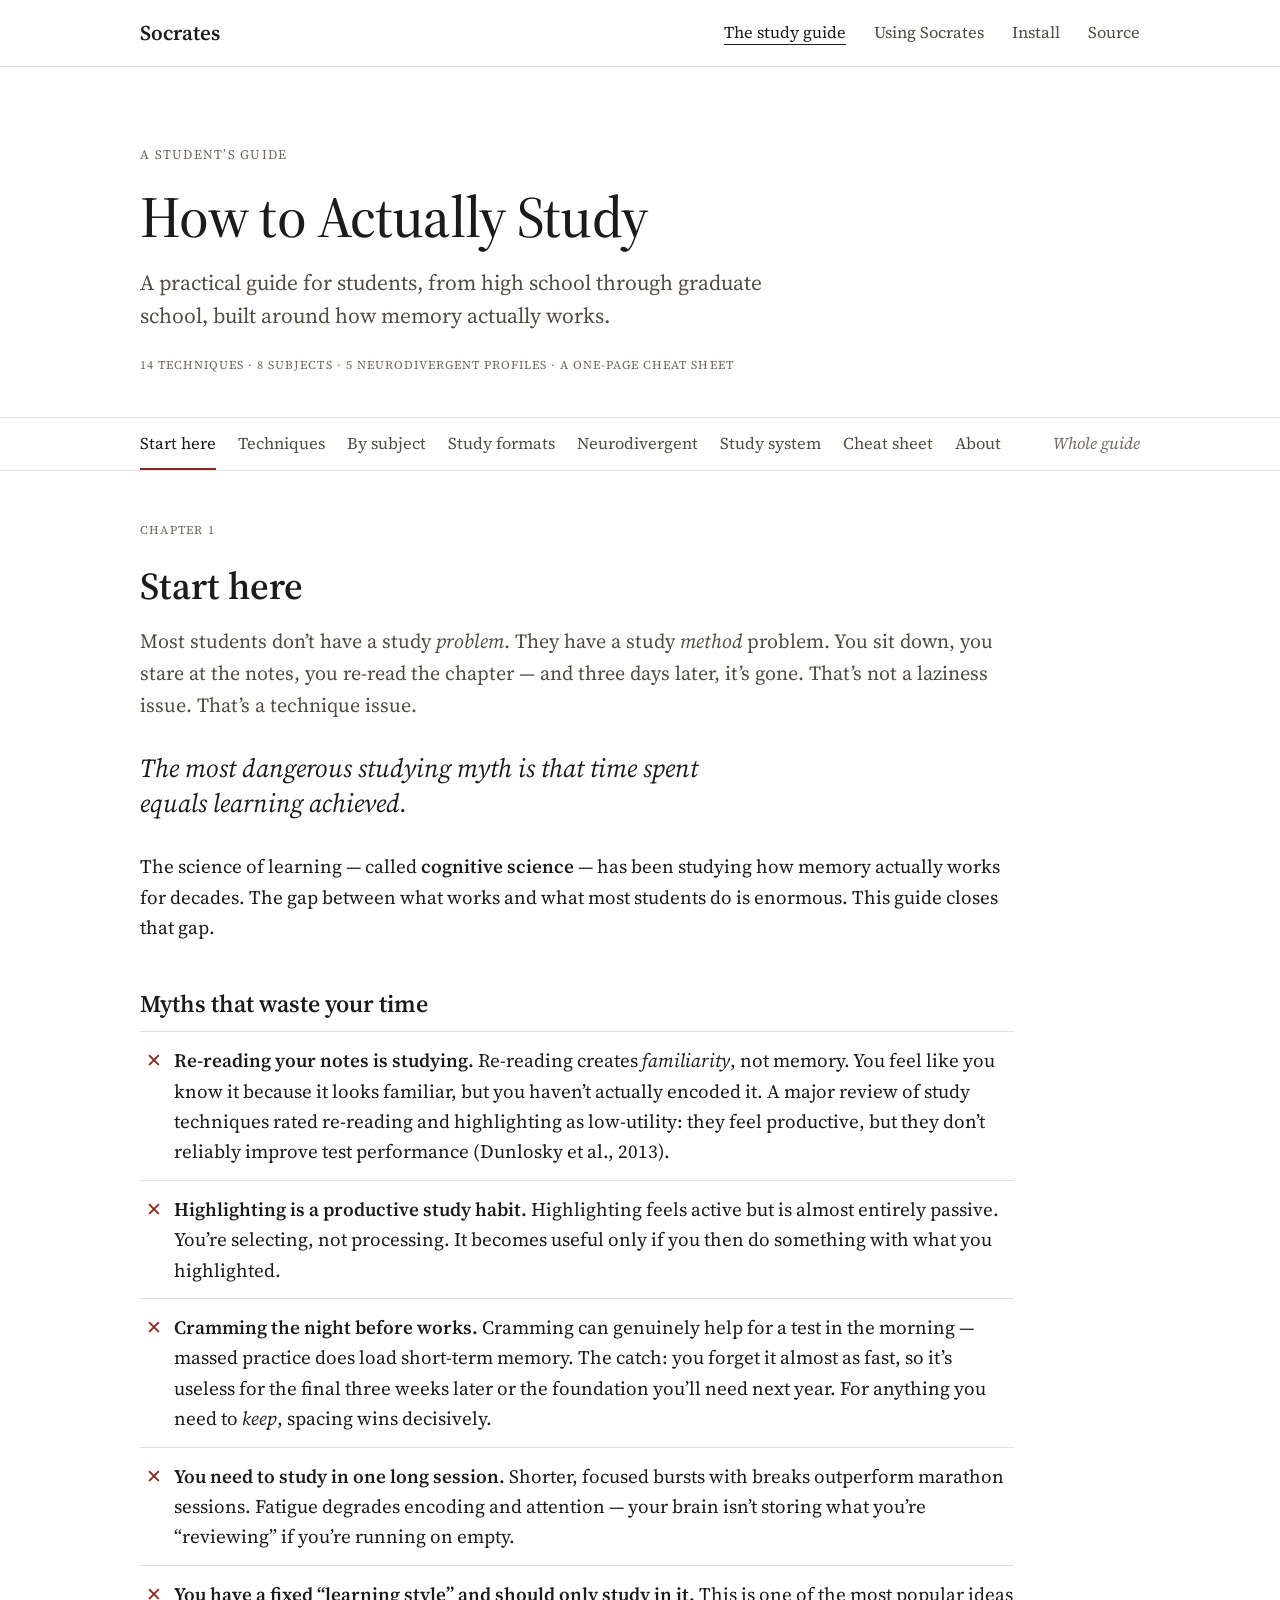
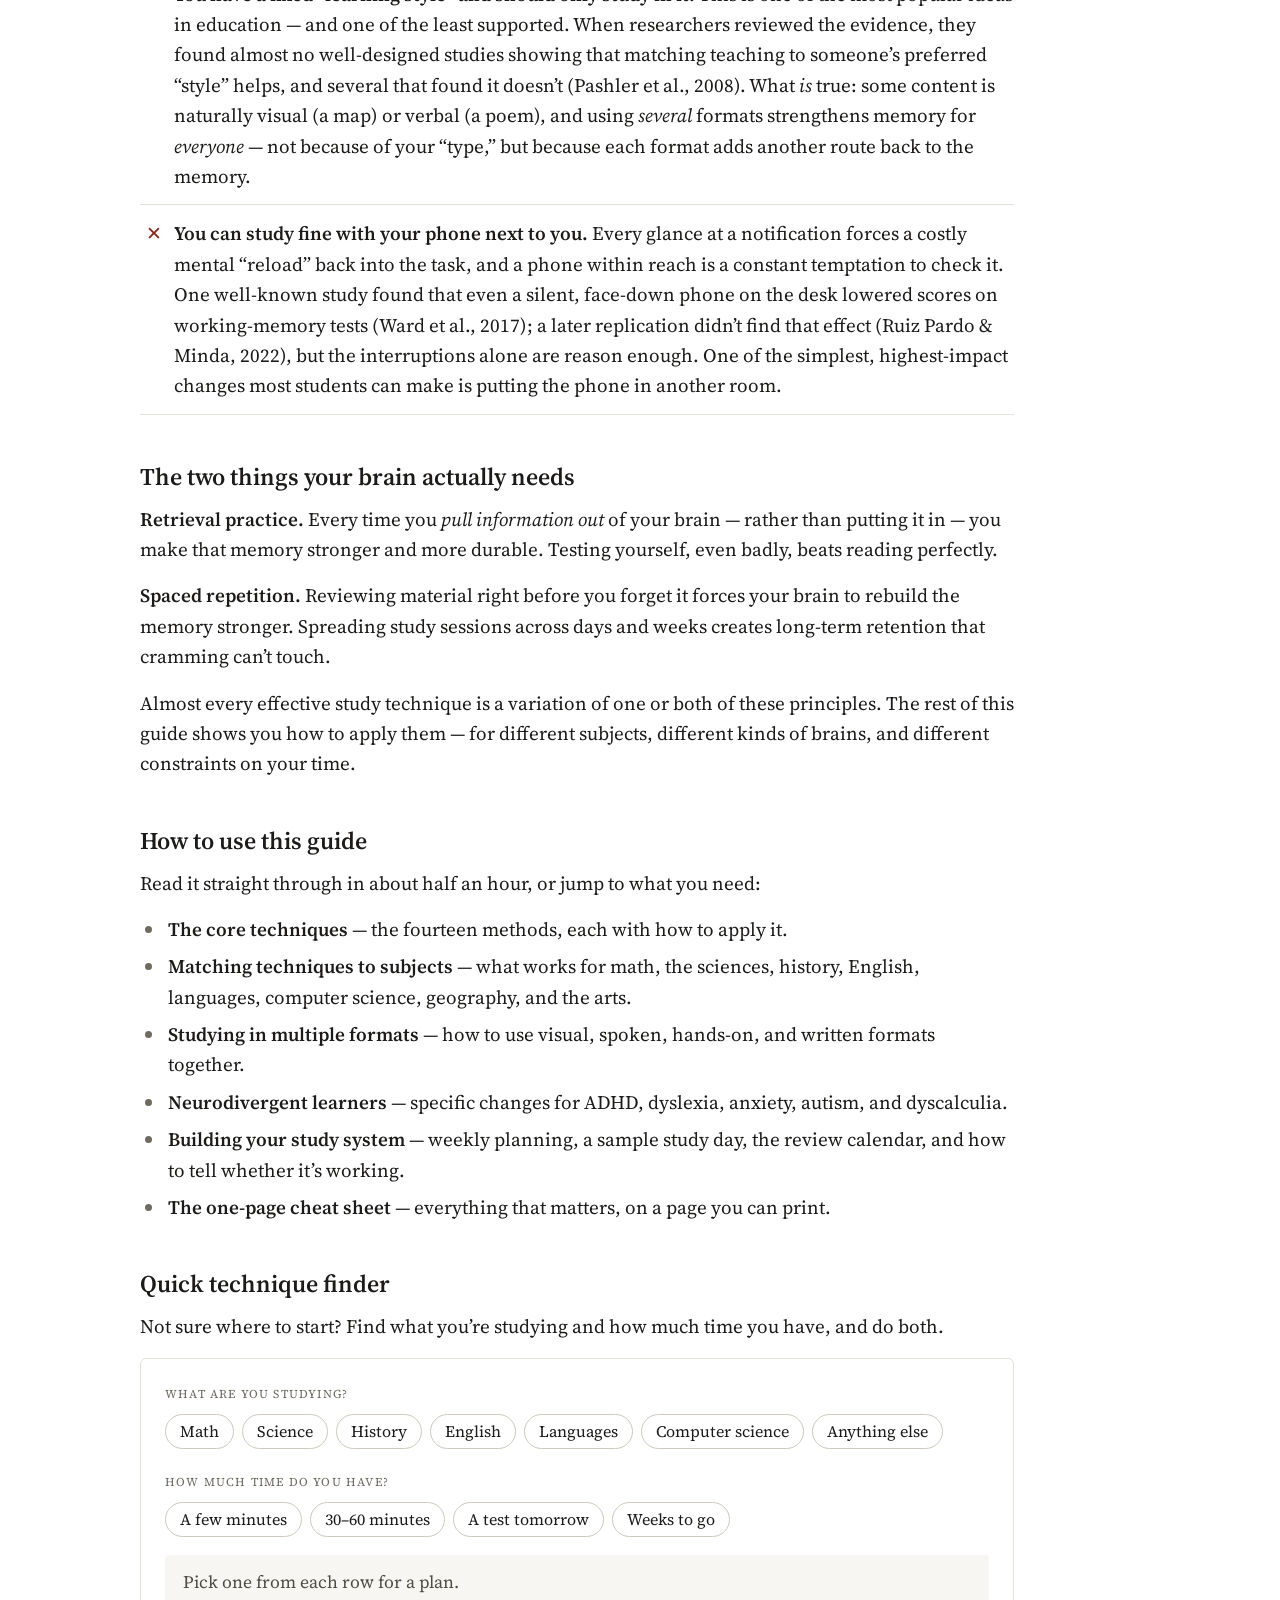
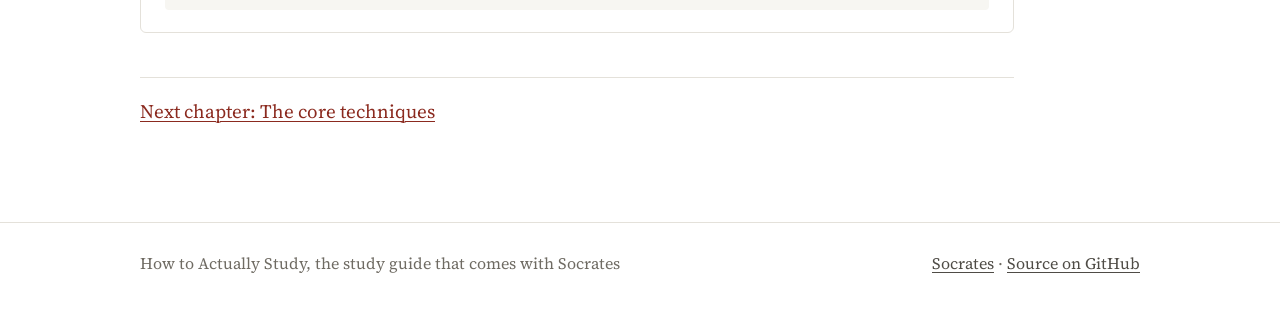
==== commit 2972cd27: "Give the study guide the original's structure, in the new type The single-page guide read as a wall " ====
--- a/docs/study-guide/index.html
+++ b/docs/study-guide/index.html
@@ -32,40 +32,55 @@
     <p class="kicker">A student’s guide</p>
     <h1>How to Actually Study</h1>
     <p class="subtitle">A practical guide for students, from high school through graduate school, built around how memory actually works.</p>
+    <p class="meta">14 techniques · 8 subjects · 5 neurodivergent profiles · a one-page cheat sheet</p>
   </div>
 </header>
 
-<div class="wrap guide-layout">
-  <nav class="toc" aria-label="Contents">
-    <p class="toc-title">Contents</p>
-    <ol>
-      <li><a href="#start-here">Start here</a></li>
-      <li><a href="#the-core-techniques">The core techniques</a></li>
-      <li><a href="#matching-techniques-to-subjects">Matching techniques to subjects</a></li>
-      <li><a href="#studying-in-multiple-formats">Studying in multiple formats</a></li>
-      <li><a href="#neurodivergent-learners">Neurodivergent learners</a></li>
-      <li><a href="#building-your-study-system">Building your study system</a></li>
-      <li><a href="#the-one-page-cheat-sheet">The one-page cheat sheet</a></li>
-      <li><a href="#about-this-guide">About this guide</a></li>
-    </ol>
-  </nav>
-  <article class="prose">
-<h2 id="start-here">Start here</h2>
+<nav class="chapters" aria-label="Chapters">
+<div class="wrap">
+<ol>
+<li><a href="#start-here">Start here</a></li>
+<li><a href="#the-core-techniques">Techniques</a></li>
+<li><a href="#matching-techniques-to-subjects">By subject</a></li>
+<li><a href="#studying-in-multiple-formats">Study formats</a></li>
+<li><a href="#neurodivergent-learners">Neurodivergent</a></li>
+<li><a href="#building-your-study-system">Study system</a></li>
+<li><a href="#the-one-page-cheat-sheet">Cheat sheet</a></li>
+<li><a href="#about-this-guide">About</a></li>
+<li class="all"><a href="#all">Whole guide</a></li>
+</ol>
+</div>
+</nav>
+
+<div class="wrap">
+<article class="guide">
+<section class="chapter" id="start-here">
+<header class="chapter-head">
+<p class="chapter-num">Chapter 1</p>
+<h2>Start here</h2>
+</header>
 <p>Most students don’t have a study <em>problem</em>. They have a study <em>method</em> problem. You sit down, you stare at the notes, you re-read the chapter — and three days later, it’s gone. That’s not a laziness issue. That’s a technique issue.</p>
 <blockquote class="pullquote"><p>The most dangerous studying myth is that time spent equals learning achieved.</p></blockquote>
 <p>The science of learning — called <strong>cognitive science</strong> — has been studying how memory actually works for decades. The gap between what works and what most students do is enormous. This guide closes that gap.</p>
-<h3 id="myths-that-waste-your-time">Myths that waste your time</h3>
-<p><strong>Myth: re-reading your notes is studying.</strong> Re-reading creates <em>familiarity</em>, not memory. You feel like you know it because it looks familiar, but you haven’t actually encoded it. A major review of study techniques rated re-reading and highlighting as low-utility: they feel productive, but they don’t reliably improve test performance (Dunlosky et al., 2013).</p>
-<p><strong>Myth: highlighting is a productive study habit.</strong> Highlighting feels active but is almost entirely passive. You’re selecting, not processing. It becomes useful only if you then do something with what you highlighted.</p>
-<p><strong>Myth: cramming the night before works.</strong> Cramming can genuinely help for a test in the morning — massed practice does load short-term memory. The catch: you forget it almost as fast, so it’s useless for the final three weeks later or the foundation you’ll need next year. For anything you need to <em>keep</em>, spacing wins decisively.</p>
-<p><strong>Myth: you need to study in one long session.</strong> Shorter, focused bursts with breaks outperform marathon sessions. Fatigue degrades encoding and attention — your brain isn’t storing what you’re “reviewing” if you’re running on empty.</p>
-<p><strong>Myth: you have a fixed “learning style” and should only study in it.</strong> This is one of the most popular ideas in education — and one of the least supported. When researchers reviewed the evidence, they found almost no well-designed studies showing that matching teaching to someone’s preferred “style” helps, and several that found it doesn’t (Pashler et al., 2008). What <em>is</em> true: some content is naturally visual (a map) or verbal (a poem), and using <em>several</em> formats strengthens memory for <em>everyone</em> — not because of your “type,” but because each format adds another route back to the memory.</p>
-<p><strong>Myth: you can study fine with your phone next to you.</strong> Every glance at a notification forces a costly mental “reload” back into the task, and a phone within reach is a constant temptation to check it. One well-known study found that even a silent, face-down phone on the desk lowered scores on working-memory tests (Ward et al., 2017); a later replication didn’t find that effect (Ruiz Pardo &amp; Minda, 2022), but the interruptions alone are reason enough. One of the simplest, highest-impact changes most students can make is putting the phone in another room.</p>
-<h3 id="the-two-things-your-brain-actually-needs">The two things your brain actually needs</h3>
+<section class="topic" id="myths-that-waste-your-time">
+<h3>Myths that waste your time</h3>
+<ul class="myths">
+<li><strong>Re-reading your notes is studying.</strong> Re-reading creates <em>familiarity</em>, not memory. You feel like you know it because it looks familiar, but you haven’t actually encoded it. A major review of study techniques rated re-reading and highlighting as low-utility: they feel productive, but they don’t reliably improve test performance (Dunlosky et al., 2013).</li>
+<li><strong>Highlighting is a productive study habit.</strong> Highlighting feels active but is almost entirely passive. You’re selecting, not processing. It becomes useful only if you then do something with what you highlighted.</li>
+<li><strong>Cramming the night before works.</strong> Cramming can genuinely help for a test in the morning — massed practice does load short-term memory. The catch: you forget it almost as fast, so it’s useless for the final three weeks later or the foundation you’ll need next year. For anything you need to <em>keep</em>, spacing wins decisively.</li>
+<li><strong>You need to study in one long session.</strong> Shorter, focused bursts with breaks outperform marathon sessions. Fatigue degrades encoding and attention — your brain isn’t storing what you’re “reviewing” if you’re running on empty.</li>
+<li><strong>You have a fixed “learning style” and should only study in it.</strong> This is one of the most popular ideas in education — and one of the least supported. When researchers reviewed the evidence, they found almost no well-designed studies showing that matching teaching to someone’s preferred “style” helps, and several that found it doesn’t (Pashler et al., 2008). What <em>is</em> true: some content is naturally visual (a map) or verbal (a poem), and using <em>several</em> formats strengthens memory for <em>everyone</em> — not because of your “type,” but because each format adds another route back to the memory.</li>
+<li><strong>You can study fine with your phone next to you.</strong> Every glance at a notification forces a costly mental “reload” back into the task, and a phone within reach is a constant temptation to check it. One well-known study found that even a silent, face-down phone on the desk lowered scores on working-memory tests (Ward et al., 2017); a later replication didn’t find that effect (Ruiz Pardo &amp; Minda, 2022), but the interruptions alone are reason enough. One of the simplest, highest-impact changes most students can make is putting the phone in another room.</li>
+</ul>
+</section>
+<section class="topic" id="the-two-things-your-brain-actually-needs">
+<h3>The two things your brain actually needs</h3>
 <p><strong>Retrieval practice.</strong> Every time you <em>pull information out</em> of your brain — rather than putting it in — you make that memory stronger and more durable. Testing yourself, even badly, beats reading perfectly.</p>
 <p><strong>Spaced repetition.</strong> Reviewing material right before you forget it forces your brain to rebuild the memory stronger. Spreading study sessions across days and weeks creates long-term retention that cramming can’t touch.</p>
 <p>Almost every effective study technique is a variation of one or both of these principles. The rest of this guide shows you how to apply them — for different subjects, different kinds of brains, and different constraints on your time.</p>
-<h3 id="how-to-use-this-guide">How to use this guide</h3>
+</section>
+<section class="topic" id="how-to-use-this-guide">
+<h3>How to use this guide</h3>
 <p>Read it straight through in about half an hour, or jump to what you need:</p>
 <ul>
 <li><strong>The core techniques</strong> — the fourteen methods, each with how to apply it.</li>
@@ -75,8 +90,11 @@
 <li><strong>Building your study system</strong> — weekly planning, a sample study day, the review calendar, and how to tell whether it’s working.</li>
 <li><strong>The one-page cheat sheet</strong> — everything that matters, on a page you can print.</li>
 </ul>
-<h3 id="quick-technique-finder">Quick technique finder</h3>
+</section>
+<section class="topic" id="quick-technique-finder">
+<h3>Quick technique finder</h3>
 <p>Not sure where to start? Find what you’re studying and how much time you have, and do both.</p>
+<div class="finder-tables" data-finder>
 <div class="table-wrap">
 <table>
 <thead>
@@ -106,57 +124,136 @@
 </tbody>
 </table>
 </div>
-<h2 id="the-core-techniques">The core techniques</h2>
+</div>
+</section>
+<p class="chapter-next"><a href="#the-core-techniques">Next chapter: The core techniques</a></p>
+</section>
+<section class="chapter" id="the-core-techniques">
+<header class="chapter-head">
+<p class="chapter-num">Chapter 2</p>
+<h2>The core techniques</h2>
+</header>
 <p>These aren’t tips — they’re methods. Most are strongly backed by research (a couple have lighter evidence, flagged where it matters), and each has a specific way to apply it. Learn the technique first, then adapt it to how you study.</p>
-<h3 id="1-active-recall-self-testing">1. Active recall (self-testing)</h3>
+<article class="card technique" id="1-active-recall-self-testing">
+<span class="numeral" aria-hidden="true">1</span>
+<h3>Active recall (self-testing)</h3>
 <p>The single most effective study technique for most students and most subjects. Instead of re-reading, you close the book and force yourself to retrieve the information from scratch. Every successful retrieval strengthens the memory. Every failed retrieval shows you exactly what to study.</p>
-<p><strong>How to apply it.</strong> After reading a section, close everything and write down everything you remember — like a brain dump. Then open the material and check what you missed. Alternatively: make flashcards and quiz yourself; cover your notes and recite out loud; or try answering past exam questions without looking anything up first.</p>
-<p><em>Good for:</em> vocabulary, history facts, science concepts, math formulas, literature themes.</p>
-<blockquote class="callout"><p><strong>ADHD adaptation.</strong> Keep recall sessions short — 10 minutes at most. Use index cards you can physically shuffle and flip. Apps like Anki or Quizlet with gamified streaks can harness the dopamine system. Avoid long self-testing marathons; momentum matters more than duration.</p></blockquote>
-<h3 id="2-spaced-repetition">2. Spaced repetition</h3>
+<div class="howto">
+<p class="tag">How to apply it</p>
+<p>After reading a section, close everything and write down everything you remember — like a brain dump. Then open the material and check what you missed. Alternatively: make flashcards and quiz yourself; cover your notes and recite out loud; or try answering past exam questions without looking anything up first.</p>
+</div>
+<ul class="chips" aria-label="Good for"><li>Vocabulary</li><li>History facts</li><li>Science concepts</li><li>Math formulas</li><li>Literature themes</li></ul>
+<aside class="callout adhd">
+<p class="tag">ADHD adaptation</p>
+<p>Keep recall sessions short — 10 minutes at most. Use index cards you can physically shuffle and flip. Apps like Anki or Quizlet with gamified streaks can harness the dopamine system. Avoid long self-testing marathons; momentum matters more than duration.</p>
+</aside>
+</article>
+<article class="card technique" id="2-spaced-repetition">
+<span class="numeral" aria-hidden="true">2</span>
+<h3>Spaced repetition</h3>
 <p>Reviewing information at increasing intervals exploits the “spacing effect”: memories reviewed just before they fade are rebuilt stronger each time. It’s efficient — more retention for less total study time.</p>
-<p><strong>How to apply it.</strong> Learn it on Day 1, then review it on Day 2, Day 5, Day 12, and Day 30 — then monthly until the exam. (The review calendar in <em>Building your study system</em> lays this out.) If you’re using flashcards, sort them into piles: “know it,” “shaky,” and “don’t know.” Review “don’t know” every session, “shaky” every two or three days, and “know it” weekly. Anki automates this with an algorithm.</p>
-<p><em>Good for:</em> languages, vocabulary, biology terms, historical dates, math formulas.</p>
-<blockquote class="callout"><p><strong>Tip.</strong> Pair spaced repetition with active recall and you have the most powerful learning combination known. It’s how many medical students learn thousands of terms — and it works at any level.</p></blockquote>
-<h3 id="3-the-feynman-technique">3. The Feynman technique</h3>
+<div class="howto">
+<p class="tag">How to apply it</p>
+<p>Learn it on Day 1, then review it on Day 2, Day 5, Day 12, and Day 30 — then monthly until the exam. (The review calendar in <em>Building your study system</em> lays this out.) If you’re using flashcards, sort them into piles: “know it,” “shaky,” and “don’t know.” Review “don’t know” every session, “shaky” every two or three days, and “know it” weekly. Anki automates this with an algorithm.</p>
+</div>
+<ul class="chips" aria-label="Good for"><li>Languages</li><li>Vocabulary</li><li>Biology terms</li><li>Historical dates</li><li>Math formulas</li></ul>
+<aside class="callout tip">
+<p class="tag">Tip</p>
+<p>Pair spaced repetition with active recall and you have the most powerful learning combination known. It’s how many medical students learn thousands of terms — and it works at any level.</p>
+</aside>
+</article>
+<article class="card technique" id="3-the-feynman-technique">
+<span class="numeral" aria-hidden="true">3</span>
+<h3>The Feynman technique</h3>
 <p>Named after the physicist Richard Feynman, this technique is simple and brutal: if you can’t explain something simply, you don’t actually understand it. It forces you to find the gaps in your understanding — not just the gaps in your memorization. (Researchers call the underlying skill <strong>self-explanation</strong>: explaining <em>how</em> and <em>why</em> something works, in your own words, is one of the most reliable ways to turn shaky familiarity into real understanding.)</p>
-<p><strong>How to apply it.</strong></p>
-<ol>
+<div class="howto">
+<p class="tag">How to apply it</p>
+<ol class="steps">
 <li><strong>Choose a concept.</strong> Pick one topic — photosynthesis, the causes of World War I, how quadratics work.</li>
 <li><strong>Explain it to a 10-year-old (or your notebook).</strong> Write or speak a full explanation using simple words. No jargon. If you can’t say it simply, you don’t know it yet.</li>
 <li><strong>Find where you got stuck.</strong> Any place you said “um,” used the textbook term without understanding it, or went blank — that’s what you need to study.</li>
 <li><strong>Go back and fix it.</strong> Return to your materials specifically to fill the gaps. Then try again.</li>
 </ol>
-<p><em>Good for:</em> science concepts, math proofs, historical causation, philosophy, economics.</p>
-<h3 id="4-cornell-notes">4. Cornell notes</h3>
+</div>
+<ul class="chips" aria-label="Good for"><li>Science concepts</li><li>Math proofs</li><li>Historical causation</li><li>Philosophy</li><li>Economics</li></ul>
+</article>
+<article class="card technique" id="4-cornell-notes">
+<span class="numeral" aria-hidden="true">4</span>
+<h3>Cornell notes</h3>
 <p>A structured note format whose real value is what it makes you <em>do</em>: put ideas in your own words, then test yourself on them. The layout isn’t magic — the gains come from this generative processing (reformulating and self-quizzing), not from the columns themselves. Done as mindless copying, Cornell notes help no more than any other notes.</p>
-<p><strong>How to apply it.</strong> Divide your page into three areas: a narrow <strong>cue column</strong> on the left (about 2.5 inches), a wide <strong>notes area</strong> on the right, and a <strong>summary box</strong> at the bottom (about 2 inches). During class or reading, write notes in the right column. Afterward, write questions in the left column that your notes answer. At the bottom, write a two- or three-sentence summary in your own words. To review, cover the notes and use the questions to quiz yourself.</p>
-<p><em>Good for:</em> lectures, textbooks, history, science.</p>
-<blockquote class="callout"><p><strong>ADHD adaptation.</strong> Cornell can feel rigid. Modify it: use a two-column sticky-note system instead, or go digital with Notion or OneNote, where you can add tags. The key is the question column — even if the layout is looser, adding questions to your notes transforms them.</p></blockquote>
-<h3 id="5-the-pomodoro-technique">5. The Pomodoro technique</h3>
+<div class="howto">
+<p class="tag">How to apply it</p>
+<p>Divide your page into three areas: a narrow <strong>cue column</strong> on the left (about 2.5 inches), a wide <strong>notes area</strong> on the right, and a <strong>summary box</strong> at the bottom (about 2 inches). During class or reading, write notes in the right column. Afterward, write questions in the left column that your notes answer. At the bottom, write a two- or three-sentence summary in your own words. To review, cover the notes and use the questions to quiz yourself.</p>
+</div>
+<ul class="chips" aria-label="Good for"><li>Lectures</li><li>Textbooks</li><li>History</li><li>Science</li></ul>
+<aside class="callout adhd">
+<p class="tag">ADHD adaptation</p>
+<p>Cornell can feel rigid. Modify it: use a two-column sticky-note system instead, or go digital with Notion or OneNote, where you can add tags. The key is the question column — even if the layout is looser, adding questions to your notes transforms them.</p>
+</aside>
+</article>
+<article class="card technique" id="5-the-pomodoro-technique">
+<span class="numeral" aria-hidden="true">5</span>
+<h3>The Pomodoro technique</h3>
 <p>A time-management method that breaks study into structured intervals. It works because it makes the task feel finite, forces you to protect focus time, and builds in the breaks your brain needs to consolidate what it just processed. It protects your attention; the learning itself still comes from active techniques, like recall, inside each block.</p>
-<p><strong>How to apply it.</strong> The standard version: 25 minutes of focused work, a 5-minute break, repeat four times, then a longer 20–30-minute break. During the 25 minutes, do nothing but the task — phone in another room, one tab open. After four cycles (“pomodoros”), do something genuinely restorative: walk, eat, stretch — not scroll.</p>
+<div class="howto">
+<p class="tag">How to apply it</p>
+<p>The standard version: 25 minutes of focused work, a 5-minute break, repeat four times, then a longer 20–30-minute break. During the 25 minutes, do nothing but the task — phone in another room, one tab open. After four cycles (“pomodoros”), do something genuinely restorative: walk, eat, stretch — not scroll.</p>
+</div>
 <p><strong>Works best for</strong> students who procrastinate, long writing assignments, math problem sets, and anyone who loses track of time.</p>
 <p><strong>Watch out if</strong> you hit flow states (interrupting deep focus can be counterproductive), or if you tend to use the timer as permission to put off starting.</p>
-<blockquote class="callout"><p><strong>ADHD adaptation: a modified Pomodoro.</strong> The standard 25/5 split doesn’t work for every ADHD brain. Try 10/5 (10 minutes of work, 5 of rest) to start, and build up as you succeed. The goal is starting, not duration. Also try body-doubling: work alongside someone else, in person or on a virtual co-working stream — the social context helps engage executive function.</p></blockquote>
-<h3 id="6-mind-mapping">6. Mind mapping</h3>
+<aside class="callout adhd">
+<p class="tag">ADHD adaptation: a modified Pomodoro</p>
+<p>The standard 25/5 split doesn’t work for every ADHD brain. Try 10/5 (10 minutes of work, 5 of rest) to start, and build up as you succeed. The goal is starting, not duration. Also try body-doubling: work alongside someone else, in person or on a virtual co-working stream — the social context helps engage executive function.</p>
+</aside>
+</article>
+<article class="card technique" id="6-mind-mapping">
+<span class="numeral" aria-hidden="true">6</span>
+<h3>Mind mapping</h3>
 <p>A visual technique for showing how concepts connect. Unlike linear notes, a mind map radiates out from a central idea, making relationships and structure visible at a glance. It’s best for understanding how things fit together, not for memorizing individual facts.</p>
-<p><strong>How to apply it.</strong> Write the central topic in the middle of a blank page. Draw branches out to the main subtopics. Add smaller branches for details, examples, or connections. Use color, symbols, and drawings — the more distinctive, the more memorable. Don’t just copy your notes; force yourself to reorganize them into a structure that makes sense to <em>you</em>.</p>
-<p><em>Good for:</em> essay planning, history overviews, biology systems, review summaries.</p>
-<blockquote class="callout"><p><strong>Going further.</strong> Use a different color for each branch, sketch icons instead of words, and create a master overview map at the start of each unit, updating it as you learn more. To show how ideas <em>relate</em> (not just cluster), label the lines between them — “causes,” “depends on.” A map with labeled links (a “concept map”) forces deeper thinking than a plain web.</p></blockquote>
-<blockquote class="callout"><p><strong>Caution.</strong> The evidence for mind mapping is weaker than for active recall or spacing, and it’s easy to spend an hour making something <em>beautiful</em> rather than <em>learned</em>. Keep it fast and rough, and always finish by closing the map and rebuilding it from memory — that retrieval is where the learning actually happens.</p></blockquote>
-<h3 id="7-interleaving-mixing-practice">7. Interleaving (mixing practice)</h3>
+<div class="howto">
+<p class="tag">How to apply it</p>
+<p>Write the central topic in the middle of a blank page. Draw branches out to the main subtopics. Add smaller branches for details, examples, or connections. Use color, symbols, and drawings — the more distinctive, the more memorable. Don’t just copy your notes; force yourself to reorganize them into a structure that makes sense to <em>you</em>.</p>
+</div>
+<ul class="chips" aria-label="Good for"><li>Essay planning</li><li>History overviews</li><li>Biology systems</li><li>Review summaries</li></ul>
+<aside class="callout tip">
+<p class="tag">Going further</p>
+<p>Use a different color for each branch, sketch icons instead of words, and create a master overview map at the start of each unit, updating it as you learn more. To show how ideas <em>relate</em> (not just cluster), label the lines between them — “causes,” “depends on.” A map with labeled links (a “concept map”) forces deeper thinking than a plain web.</p>
+</aside>
+<aside class="callout caution">
+<p class="tag">Caution</p>
+<p>The evidence for mind mapping is weaker than for active recall or spacing, and it’s easy to spend an hour making something <em>beautiful</em> rather than <em>learned</em>. Keep it fast and rough, and always finish by closing the map and rebuilding it from memory — that retrieval is where the learning actually happens.</p>
+</aside>
+</article>
+<article class="card technique" id="7-interleaving-mixing-practice">
+<span class="numeral" aria-hidden="true">7</span>
+<h3>Interleaving (mixing practice)</h3>
 <p>Most students study one topic at a time until they’ve mastered it (“blocked practice”). Research shows that deliberately <em>mixing</em> problem types or topics — even when it feels harder — produces better long-term retention and transfer.</p>
-<p><strong>How to apply it.</strong> Instead of doing 20 quadratic equations and then 20 factoring problems, mix them: problem 1 (quadratic), problem 2 (factoring), problem 3 (quadratic), and so on. In history, rotate between cause-and-effect questions, timeline questions, and primary-source analysis. It’ll feel harder — that’s the point. Difficulty during practice means durability in memory.</p>
-<p><em>Good for:</em> math, science problems, languages, test prep.</p>
-<blockquote class="callout"><p><strong>Common mistake.</strong> Interleaving is <em>not</em> the same as randomly bouncing between subjects every few minutes. You still need to understand the fundamentals of each topic before mixing. Think of it as practice for exam conditions, where you won’t be told which method to use.</p></blockquote>
-<h3 id="8-elaborative-interrogation-ask-why">8. Elaborative interrogation (ask “why?”)</h3>
+<div class="howto">
+<p class="tag">How to apply it</p>
+<p>Instead of doing 20 quadratic equations and then 20 factoring problems, mix them: problem 1 (quadratic), problem 2 (factoring), problem 3 (quadratic), and so on. In history, rotate between cause-and-effect questions, timeline questions, and primary-source analysis. It’ll feel harder — that’s the point. Difficulty during practice means durability in memory.</p>
+</div>
+<ul class="chips" aria-label="Good for"><li>Math</li><li>Science problems</li><li>Languages</li><li>Test prep</li></ul>
+<aside class="callout caution">
+<p class="tag">Common mistake</p>
+<p>Interleaving is <em>not</em> the same as randomly bouncing between subjects every few minutes. You still need to understand the fundamentals of each topic before mixing. Think of it as practice for exam conditions, where you won’t be told which method to use.</p>
+</aside>
+</article>
+<article class="card technique" id="8-elaborative-interrogation-ask-why">
+<span class="numeral" aria-hidden="true">8</span>
+<h3>Elaborative interrogation (ask “why?”)</h3>
 <p>A deceptively simple technique: for every fact you’re trying to learn, ask <strong>why it’s true</strong> and generate an explanation. This connects new information to things you already know, creating a richer memory network that’s far easier to retrieve.</p>
-<p><strong>How to apply it.</strong> Read a fact: “Mitosis produces two genetically identical cells.” Ask: why? (To replace cells without changing the genetic blueprint.) Why does that matter? (A skin cell replacing itself needs the same genetic instructions.) Keep asking until you’ve linked it to something you already understand. Write the chain of whys in the margin.</p>
-<p><em>Good for:</em> biology, chemistry, historical causation, economics, physics.</p>
-<h3 id="9-sq3r-active-reading">9. SQ3R (active reading)</h3>
+<div class="howto">
+<p class="tag">How to apply it</p>
+<p>Read a fact: “Mitosis produces two genetically identical cells.” Ask: why? (To replace cells without changing the genetic blueprint.) Why does that matter? (A skin cell replacing itself needs the same genetic instructions.) Keep asking until you’ve linked it to something you already understand. Write the chain of whys in the margin.</p>
+</div>
+<ul class="chips" aria-label="Good for"><li>Biology</li><li>Chemistry</li><li>Historical causation</li><li>Economics</li><li>Physics</li></ul>
+</article>
+<article class="card technique" id="9-sq3r-active-reading">
+<span class="numeral" aria-hidden="true">9</span>
+<h3>SQ3R (active reading)</h3>
 <p>SQ3R turns passive reading into an active process. Most students read textbooks start to finish without retaining much. SQ3R builds questions before you read, forcing your brain to search for answers rather than passively absorbing words.</p>
-<p><strong>How to apply it.</strong></p>
+<div class="howto">
+<p class="tag">How to apply it</p>
 <ul>
 <li><strong>Survey:</strong> skim the headings, bold terms, diagrams, and summary before reading. Get the map.</li>
 <li><strong>Question:</strong> turn each heading into a question. “Types of Chemical Bonds” becomes “What are the types of chemical bonds, and how do they differ?”</li>
@@ -164,32 +261,78 @@
 <li><strong>Recite:</strong> after each section, look away and answer your question from memory.</li>
 <li><strong>Review:</strong> at the end, summarize the whole chapter in your own words.</li>
 </ul>
-<p><em>Good for:</em> textbook reading, science chapters, history texts.</p>
-<blockquote class="callout"><p><strong>Honest caveat.</strong> As a full five-step package, SQ3R has surprisingly little direct research behind it. The steps that carry the weight are the well-proven ones: turning headings into questions and reciting from memory are forms of self-testing. If the full ritual feels like too much, just do <strong>3R — read, recite, review</strong>: read a section, look away and say it back, then check. In experiments with college students, 3R led to better recall than either re-reading or note-taking, and it took less time than taking notes (McDaniel, Howard &amp; Einstein, 2009).</p></blockquote>
-<h3 id="10-the-blurt-brain-dump">10. The Blurt (brain dump)</h3>
+</div>
+<ul class="chips" aria-label="Good for"><li>Textbook reading</li><li>Science chapters</li><li>History texts</li></ul>
+<aside class="callout caution">
+<p class="tag">Honest caveat</p>
+<p>As a full five-step package, SQ3R has surprisingly little direct research behind it. The steps that carry the weight are the well-proven ones: turning headings into questions and reciting from memory are forms of self-testing. If the full ritual feels like too much, just do <strong>3R — read, recite, review</strong>: read a section, look away and say it back, then check. In experiments with college students, 3R led to better recall than either re-reading or note-taking, and it took less time than taking notes (McDaniel, Howard &amp; Einstein, 2009).</p>
+</aside>
+</article>
+<article class="card technique" id="10-the-blurt-brain-dump">
+<span class="numeral" aria-hidden="true">10</span>
+<h3>The Blurt (brain dump)</h3>
 <p>The simplest active recall technique there is. Take a blank piece of paper, write the topic at the top, and then write down everything you know about it — without looking at anything. Everything. Then check what you missed and study only those gaps.</p>
-<p><strong>How to apply it.</strong> Before a test, blurt everything you know about “The French Revolution” or “Chapter 5: Cell Division.” What comes out easily is consolidated. What you struggle with or forget completely is exactly what needs work. Repeat after filling the gaps until the page is full. This works as a self-diagnostic as much as a learning technique.</p>
-<p><em>Good for:</em> pre-test review, any subject, quick check-ins.</p>
-<blockquote class="callout"><p><strong>ADHD adaptation.</strong> The Blurt is perfect for ADHD — it’s open-ended, time-limited, and produces something tangible. Set a timer for 5–7 minutes. Speak it out loud instead of writing if that’s easier, and record a voice note. Movement version: pace while you blurt out loud.</p></blockquote>
-<h3 id="11-dual-coding-words-and-visuals">11. Dual coding (words and visuals)</h3>
+<div class="howto">
+<p class="tag">How to apply it</p>
+<p>Before a test, blurt everything you know about “The French Revolution” or “Chapter 5: Cell Division.” What comes out easily is consolidated. What you struggle with or forget completely is exactly what needs work. Repeat after filling the gaps until the page is full. This works as a self-diagnostic as much as a learning technique.</p>
+</div>
+<ul class="chips" aria-label="Good for"><li>Pre-test review</li><li>Any subject</li><li>Quick check-ins</li></ul>
+<aside class="callout adhd">
+<p class="tag">ADHD adaptation</p>
+<p>The Blurt is perfect for ADHD — it’s open-ended, time-limited, and produces something tangible. Set a timer for 5–7 minutes. Speak it out loud instead of writing if that’s easier, and record a voice note. Movement version: pace while you blurt out loud.</p>
+</aside>
+</article>
+<article class="card technique" id="11-dual-coding-words-and-visuals">
+<span class="numeral" aria-hidden="true">11</span>
+<h3>Dual coding (words and visuals)</h3>
 <p>Pair what you’re learning with a relevant picture: a diagram, sketch, timeline, flowchart, or quick doodle. Storing an idea as <em>both</em> words and an image gives your memory two independent routes back to it — so if one fails on test day, the other can still fire. This is the real, evidence-based reason visual study tools work, and it helps every student, not a “type.”</p>
-<p><strong>How to apply it.</strong> As you take notes, add a small drawing or diagram beside key ideas — keep it rough; meaning beats art. Turn a process into a flowchart, a comparison into a table, a trend into a sketched graph. Then cover the words and explain the picture; cover the picture and redraw it from the words. Don’t just decorate — the image has to carry real meaning.</p>
-<p><em>Good for:</em> biology processes, history timelines, physics and chemistry, geography, vocabulary.</p>
-<h3 id="12-pretesting-guess-before-you-learn">12. Pretesting (guess before you learn)</h3>
+<div class="howto">
+<p class="tag">How to apply it</p>
+<p>As you take notes, add a small drawing or diagram beside key ideas — keep it rough; meaning beats art. Turn a process into a flowchart, a comparison into a table, a trend into a sketched graph. Then cover the words and explain the picture; cover the picture and redraw it from the words. Don’t just decorate — the image has to carry real meaning.</p>
+</div>
+<ul class="chips" aria-label="Good for"><li>Biology processes</li><li>History timelines</li><li>Physics and chemistry</li><li>Geography</li><li>Vocabulary</li></ul>
+</article>
+<article class="card technique" id="12-pretesting-guess-before-you-learn">
+<span class="numeral" aria-hidden="true">12</span>
+<h3>Pretesting (guess before you learn)</h3>
 <p>Try to answer questions on a topic <em>before</em> you’ve studied it — and don’t worry about getting them wrong. The act of guessing, then seeing the right answer, makes that answer far stickier than reading it cold. Being wrong first actually primes your brain to grab the correct information when it arrives.</p>
-<p><strong>How to apply it.</strong> Before reading a new chapter, attempt the end-of-chapter questions, or turn each heading into a question and take a guess. Then check your answers as you read. It feels uncomfortable to attempt things you “haven’t learned yet” — that discomfort is the technique working.</p>
-<p><em>Good for:</em> new topics, textbook chapters, science and math, any subject with practice questions.</p>
-<h3 id="13-concrete-examples">13. Concrete examples</h3>
+<div class="howto">
+<p class="tag">How to apply it</p>
+<p>Before reading a new chapter, attempt the end-of-chapter questions, or turn each heading into a question and take a guess. Then check your answers as you read. It feels uncomfortable to attempt things you “haven’t learned yet” — that discomfort is the technique working.</p>
+</div>
+<ul class="chips" aria-label="Good for"><li>New topics</li><li>Textbook chapters</li><li>Science and math</li><li>Any subject with practice questions</li></ul>
+</article>
+<article class="card technique" id="13-concrete-examples">
+<span class="numeral" aria-hidden="true">13</span>
+<h3>Concrete examples</h3>
 <p>Abstract ideas are slippery; examples give them something to stick to. When you’re learning a concept, collect two or three concrete, real examples of it — ideally from <em>different</em> contexts, so your brain latches onto the underlying idea rather than the surface details of a single case.</p>
-<p><strong>How to apply it.</strong> For each concept, write down a couple of specific examples in your own words — then try to invent one yourself that wasn’t in the book (that’s the real test of understanding). It works in reverse too: gather several examples and figure out the principle that connects them. Vary the examples so you don’t tie the idea to one situation.</p>
-<p><em>Good for:</em> abstract concepts, economics, physics, definitions, essay arguments.</p>
-<h3 id="14-self-explanation">14. Self-explanation</h3>
+<div class="howto">
+<p class="tag">How to apply it</p>
+<p>For each concept, write down a couple of specific examples in your own words — then try to invent one yourself that wasn’t in the book (that’s the real test of understanding). It works in reverse too: gather several examples and figure out the principle that connects them. Vary the examples so you don’t tie the idea to one situation.</p>
+</div>
+<ul class="chips" aria-label="Good for"><li>Abstract concepts</li><li>Economics</li><li>Physics</li><li>Definitions</li><li>Essay arguments</li></ul>
+</article>
+<article class="card technique" id="14-self-explanation">
+<span class="numeral" aria-hidden="true">14</span>
+<h3>Self-explanation</h3>
 <p>The close cousin of the Feynman technique — but aimed at <em>process</em> rather than a whole topic. As you work through a solved problem or a passage, pause at each step and explain to yourself <strong>why this step, and why now</strong>. It turns silent reading or copying into active sense-making, and it surfaces the steps you were secretly taking on faith.</p>
-<p><strong>How to apply it.</strong> Work through a worked example one line at a time. At each line, ask: “Why is this step here? What rule makes it valid? How does it follow from the line before?” Say or write the answer. When reading, after each paragraph explain how it connects to what came before. Anywhere you can’t explain the “why” is a gap to go fix.</p>
-<p><em>Good for:</em> math worked examples, physics and chemistry, computer science, dense readings.</p>
-<h2 id="matching-techniques-to-subjects">Matching techniques to subjects</h2>
+<div class="howto">
+<p class="tag">How to apply it</p>
+<p>Work through a worked example one line at a time. At each line, ask: “Why is this step here? What rule makes it valid? How does it follow from the line before?” Say or write the answer. When reading, after each paragraph explain how it connects to what came before. Anywhere you can’t explain the “why” is a gap to go fix.</p>
+</div>
+<ul class="chips" aria-label="Good for"><li>Math worked examples</li><li>Physics and chemistry</li><li>Computer science</li><li>Dense readings</li></ul>
+</article>
+<p class="chapter-next"><a href="#matching-techniques-to-subjects">Next chapter: Matching techniques to subjects</a></p>
+</section>
+<section class="chapter" id="matching-techniques-to-subjects">
+<header class="chapter-head">
+<p class="chapter-num">Chapter 3</p>
+<h2>Matching techniques to subjects</h2>
+</header>
 <p>Different subjects put different demands on your brain. Math is not English is not chemistry. Here’s how to use techniques strategically — and why some methods that work brilliantly for one subject fail for another.</p>
-<h3 id="mathematics">Mathematics</h3>
+<div class="card-grid">
+<article class="card" id="mathematics">
+<h3>Mathematics</h3>
 <ul>
 <li>Practice problems — always</li>
 <li>Interleaving (mix problem types)</li>
@@ -197,8 +340,10 @@
 <li>The Feynman technique for proofs</li>
 <li>An error log: redo every problem you got wrong</li>
 </ul>
-<p><strong>Avoid</strong> flashcards and re-reading notes. Math is learned by doing, not watching.</p>
-<h3 id="sciences">Sciences</h3>
+<p class="avoid"><strong>Avoid</strong> flashcards and re-reading notes. Math is learned by doing, not watching.</p>
+</article>
+<article class="card" id="sciences">
+<h3>Sciences</h3>
 <ul>
 <li>Diagrams, with labeled redrawing from memory</li>
 <li>Active recall on terminology (flashcards)</li>
@@ -206,8 +351,10 @@
 <li>Worked past-paper questions</li>
 <li>Concept mapping to link systems</li>
 </ul>
-<p><strong>Best combination:</strong> Cornell notes, active recall, and a mind map for the overview.</p>
-<h3 id="history">History</h3>
+<p class="best"><strong>Best combination:</strong> Cornell notes, active recall, and a mind map for the overview.</p>
+</article>
+<article class="card" id="history">
+<h3>History</h3>
 <ul>
 <li>Timelines (visual and sequential)</li>
 <li>Cause-and-effect webs (a mind-map variant)</li>
@@ -215,8 +362,10 @@
 <li>Practice essays, written without notes</li>
 <li>Perspective cards: “who believed what, and why?”</li>
 </ul>
-<p><strong>Best combination:</strong> Cornell notes for reading, the Blurt for review, then practice essays.</p>
-<h3 id="english-and-literature">English and literature</h3>
+<p class="best"><strong>Best combination:</strong> Cornell notes for reading, the Blurt for review, then practice essays.</p>
+</article>
+<article class="card" id="english-and-literature">
+<h3>English and literature</h3>
 <ul>
 <li>Quote banks (active recall of key quotes)</li>
 <li>Character and theme diagrams</li>
@@ -224,8 +373,10 @@
 <li>Reading aloud for rhythm and voice</li>
 <li>Argument mapping: thesis, evidence, analysis</li>
 </ul>
-<p><strong>Avoid</strong> re-reading the text passively. Analyze as you read.</p>
-<h3 id="foreign-languages">Foreign languages</h3>
+<p class="avoid"><strong>Avoid</strong> re-reading the text passively. Analyze as you read.</p>
+</article>
+<article class="card" id="foreign-languages">
+<h3>Foreign languages</h3>
 <ul>
 <li>Spaced repetition for vocabulary (Anki is ideal)</li>
 <li>Shadowing: listen and repeat aloud</li>
@@ -233,8 +384,10 @@
 <li>Writing sentences with new vocabulary (context beats isolation)</li>
 <li>Music and podcasts in the target language</li>
 </ul>
-<p><strong>Best combination:</strong> Anki daily, plus writing and speaking aloud.</p>
-<h3 id="computer-science">Computer science</h3>
+<p class="best"><strong>Best combination:</strong> Anki daily, plus writing and speaking aloud.</p>
+</article>
+<article class="card" id="computer-science">
+<h3>Computer science</h3>
 <ul>
 <li>Code from scratch (no copy-paste learning)</li>
 <li>Rubber-duck debugging (explain your code to an object)</li>
@@ -242,24 +395,31 @@
 <li>The Feynman technique for algorithms</li>
 <li>Active recall of syntax and concepts</li>
 </ul>
-<p><strong>Avoid</strong> watching tutorials without coding alongside. Passive watching creates false familiarity.</p>
-<h3 id="geography-and-social-studies">Geography and social studies</h3>
+<p class="avoid"><strong>Avoid</strong> watching tutorials without coding alongside. Passive watching creates false familiarity.</p>
+</article>
+<article class="card" id="geography-and-social-studies">
+<h3>Geography and social studies</h3>
 <ul>
 <li>Map labeling (draw and label from memory)</li>
 <li>Case-study cards: location, facts, significance</li>
 <li>Cause-and-effect diagrams</li>
 <li>Data and statistics recall cards</li>
 </ul>
-<p><strong>Best combination:</strong> visual maps plus case-study active recall.</p>
-<h3 id="music-and-the-arts">Music and the arts</h3>
+<p class="best"><strong>Best combination:</strong> visual maps plus case-study active recall.</p>
+</article>
+<article class="card" id="music-and-the-arts">
+<h3>Music and the arts</h3>
 <ul>
 <li>Spaced practice (30 minutes daily beats three hours on the weekend)</li>
 <li>Record yourself, then listen critically</li>
 <li>Active recall for theory terms</li>
 <li>Break pieces into sections and master each one</li>
 </ul>
-<p><strong>Consistency beats duration.</strong> Daily practice builds motor and auditory memory.</p>
-<h3 id="when-a-technique-isnt-working-switch-it-up">When a technique isn’t working, switch it up</h3>
+<p class="best"><strong>Consistency beats duration.</strong> Daily practice builds motor and auditory memory.</p>
+</article>
+</div>
+<section class="topic" id="when-a-technique-isnt-working-switch-it-up">
+<h3>When a technique isn’t working, switch it up</h3>
 <p>Not every technique suits every student, even in the same subject. Here’s a quick swap guide.</p>
 <p><strong>If flashcards aren’t sticking:</strong></p>
 <ul>
@@ -286,10 +446,21 @@
 <li>Try prompt-based recall: cover everything except a single keyword</li>
 <li>Do a Blurt with a friend — talking makes retrieval feel less high-stakes</li>
 </ul>
-<h2 id="studying-in-multiple-formats">Studying in multiple formats</h2>
+</section>
+<p class="chapter-next"><a href="#studying-in-multiple-formats">Next chapter: Studying in multiple formats</a></p>
+</section>
+<section class="chapter" id="studying-in-multiple-formats">
+<header class="chapter-head">
+<p class="chapter-num">Chapter 4</p>
+<h2>Studying in multiple formats</h2>
+</header>
 <p>You’ll often hear people call themselves a “visual learner” or an “auditory learner.” It’s a comfortable idea — but matching study to a fixed personal “style” hasn’t held up when researchers tested it (Pashler et al., 2008). Two things <em>are</em> true and useful. First, some material suits a particular format — a map wants to be seen, a poem wants to be heard. Second, encoding the same idea in <em>several</em> formats builds stronger, more retrievable memories for <strong>everyone</strong>. So treat the sections below not as “your type,” but as a toolbox: match the tool to the <em>content</em>, and stack a few formats together for anything important.</p>
-<blockquote class="callout"><p><strong>The honest truth.</strong> A format preference is fine as a way to <em>get started</em> — if diagrams pull you in, start there. Just don’t stop there. The student who draws a concept <em>and</em> says it aloud <em>and</em> writes an example will out-remember the one who only draws. Preference affects motivation; multi-format encoding affects memory. Use the first to start and the second to learn.</p></blockquote>
-<h3 id="visual-formats">Visual formats</h3>
+<aside class="callout tip">
+<p class="tag">The honest truth</p>
+<p>A format preference is fine as a way to <em>get started</em> — if diagrams pull you in, start there. Just don’t stop there. The student who draws a concept <em>and</em> says it aloud <em>and</em> writes an example will out-remember the one who only draws. Preference affects motivation; multi-format encoding affects memory. Use the first to start and the second to learn.</p>
+</aside>
+<article class="card" id="visual-formats">
+<h3>Visual formats</h3>
 <p><em>Best for content with structure, relationships, or a sequence you can see.</em></p>
 <p>Reach for these when the material is spatial or graphical — processes, hierarchies, comparisons, anything where <em>seeing</em> the relationships makes them click. They’re useful to everyone, especially as the visual half of dual coding.</p>
 <ul>
@@ -302,7 +473,9 @@
 <li><strong>Cover-and-redraw</strong> — study a diagram, then reproduce it from memory</li>
 </ul>
 <p><strong>Setting:</strong> a clean, visually uncluttered space. Whiteboards are ideal; standing and writing large gives you room to lay the ideas out.</p>
-<h3 id="auditory-formats">Auditory formats</h3>
+</article>
+<article class="card" id="auditory-formats">
+<h3>Auditory formats</h3>
 <p><em>Best for language, argument, and anything that lives in sound or speech.</em></p>
 <p>Reach for these when you can put the material into sound — explaining out loud, discussing, or hearing it. Speaking an idea also doubles as active recall, which is why “teach it aloud” is so powerful for anyone.</p>
 <ul>
@@ -315,7 +488,9 @@
 <li><strong>The Feynman technique, spoken aloud</strong> — explaining verbally is especially powerful</li>
 </ul>
 <p><strong>Setting:</strong> some people concentrate better with background music or ambient sound than in silence. If you use music, keep it instrumental during intensive work.</p>
-<h3 id="hands-on-formats">Hands-on formats</h3>
+</article>
+<article class="card" id="hands-on-formats">
+<h3>Hands-on formats</h3>
 <p><em>Best for procedures, skills, and abstract ideas that need to be made concrete.</em></p>
 <p>Reach for these when sitting and reading isn’t sticking, or when the material is a procedure or a skill. Acting things out, building models, and moving while you review can boost focus and motivation — and turning an abstract idea into something physical makes it concrete.</p>
 <ul>
@@ -329,7 +504,9 @@
 <li><strong>Cook, build, or create to learn</strong> — apply chemistry to cooking, physics to sports mechanics</li>
 </ul>
 <p><strong>Setting:</strong> don’t fight the urge to move. A standing desk, pacing, or changing locations can all help if sitting still for hours drains your focus.</p>
-<h3 id="text-based-formats">Text-based formats</h3>
+</article>
+<article class="card" id="text-based-formats">
+<h3>Text-based formats</h3>
 <p><em>Best for definitions, detailed arguments, and anything you’ll be assessed on in writing.</em></p>
 <p>Reach for these when precise wording matters, or when the exam itself is written. The trap with text methods is that copying feels productive — so make writing <em>generative</em>: reformulate in your own words and test yourself from it, rather than transcribing.</p>
 <ul>
@@ -341,13 +518,29 @@
 <li><strong>Practice essays with strict time limits</strong> — writing under pressure is its own skill</li>
 </ul>
 <p><strong>Pitfall:</strong> the urge to make perfect, clean notes can turn into procrastination. Making notes is not studying. Reviewing and testing yourself from your notes is studying.</p>
-<h3 id="stacking-formats-for-stronger-memory">Stacking formats for stronger memory</h3>
+</article>
+<section class="topic" id="stacking-formats-for-stronger-memory">
+<h3>Stacking formats for stronger memory</h3>
 <p>This is the part that’s backed by strong evidence: the most resilient memories are encoded in more than one format. Whatever you reach for first, adding another — say it aloud, sketch it, write an example, act it out — creates more retrieval pathways, so you can reach the memory from more angles on test day.</p>
-<blockquote class="callout"><p><strong>The multi-encoding stack.</strong> For any important concept: <strong>draw it</strong>, then <strong>say it out loud</strong>, then <strong>write an example</strong>, then <strong>teach it to someone</strong>. Four encodings, four routes back to the memory. One will work when you need it.</p></blockquote>
-<h2 id="neurodivergent-learners">Neurodivergent learners</h2>
+<aside class="callout tip">
+<p class="tag">The multi-encoding stack</p>
+<p>For any important concept: <strong>draw it</strong>, then <strong>say it out loud</strong>, then <strong>write an example</strong>, then <strong>teach it to someone</strong>. Four encodings, four routes back to the memory. One will work when you need it.</p>
+</aside>
+</section>
+<p class="chapter-next"><a href="#neurodivergent-learners">Next chapter: Neurodivergent learners</a></p>
+</section>
+<section class="chapter" id="neurodivergent-learners">
+<header class="chapter-head">
+<p class="chapter-num">Chapter 5</p>
+<h2>Neurodivergent learners</h2>
+</header>
 <p>Standard study advice is written for a mythical average student. If your brain works differently — whether because of ADHD, dyslexia, anxiety, autism, or another profile — much of that advice will feel either impossible or actively counterproductive. This section gives honest, specific modifications that work with your neurology, not against it.</p>
-<blockquote class="callout"><p><strong>A word before you start.</strong> None of these profiles is a monolith. ADHD looks wildly different from one student to the next; autism presents differently in different people. Use the relevant section as a starting menu of ideas to experiment with — not as a prescription. You’re the expert on your own brain.</p></blockquote>
-<h3 id="adhd-studying-with-an-interest-based-nervous-system">ADHD: studying with an interest-based nervous system</h3>
+<aside class="callout note">
+<p class="tag">A word before you start</p>
+<p>None of these profiles is a monolith. ADHD looks wildly different from one student to the next; autism presents differently in different people. Use the relevant section as a starting menu of ideas to experiment with — not as a prescription. You’re the expert on your own brain.</p>
+</aside>
+<article class="card" id="adhd-studying-with-an-interest-based-nervous-system">
+<h3>ADHD<span class="h3-sub">Studying with an interest-based nervous system</span></h3>
 <p>ADHD brains don’t regulate attention on command — they regulate it through <strong>interest, urgency, challenge, and novelty</strong>. So “just try harder to focus” isn’t a technique; it’s not how the underlying system works. The goal is to engineer conditions that naturally engage ADHD attention.</p>
 <ul>
 <li><strong>Gamify everything you can.</strong> Anki streaks, Quizlet flashcard races, timed challenges, bets with yourself. The artificial urgency of a timer engages ADHD attention in a way that “I should study this” does not.</li>
@@ -359,8 +552,10 @@
 <li><strong>Work with hyperfocus, not against it.</strong> If you lock onto a topic unexpectedly, ride it — don’t switch away because it’s not next on the schedule. Hyperfocus is a superpower when it’s aimed at relevant material.</li>
 <li><strong>Reduce visual clutter.</strong> One notebook, one pen, phone in another room. Every extra object is a potential distraction.</li>
 </ul>
-<p><strong>Avoid or modify:</strong> long uninterrupted study sessions; passive re-reading; studying with social media open; self-criticism for struggling to start (difficulty starting tasks is neurological, not a character flaw).</p>
-<h3 id="dyslexia-building-on-strengths-in-reasoning-and-creativity">Dyslexia: building on strengths in reasoning and creativity</h3>
+<p class="avoid"><strong>Avoid or modify:</strong> long uninterrupted study sessions; passive re-reading; studying with social media open; self-criticism for struggling to start (difficulty starting tasks is neurological, not a character flaw).</p>
+</article>
+<article class="card" id="dyslexia-building-on-strengths-in-reasoning-and-creativity">
+<h3>Dyslexia<span class="h3-sub">Building on strengths in reasoning and creativity</span></h3>
 <p>Dyslexia affects reading speed and decoding, not intelligence or reasoning ability. Many dyslexic students are strong conceptual thinkers who are held back by text-heavy study methods — the answer is to reduce the decoding load while keeping the thinking demanding.</p>
 <ul>
 <li><strong>Text-to-speech tools.</strong> Read&amp;Write, NaturalReader, or your computer’s built-in reader can read textbooks, notes, and web pages aloud. Use it actively, not as a crutch — listen, engage, and take your own notes as you go.</li>
@@ -371,8 +566,10 @@
 <li><strong>Chunk your reading.</strong> Read one paragraph at a time with a specific question in mind. Don’t try to absorb large blocks at once.</li>
 <li><strong>Extra time is not an advantage — it’s equity.</strong> If you’re entitled to extended time on exams, use it strategically. Practice under normal conditions too, so it’s a safety net, not a dependency.</li>
 </ul>
-<p><strong>Avoid or modify:</strong> handwritten note-taking without an audio backup; timed reading exercises that create anxiety; expecting the same reading speed as non-dyslexic classmates.</p>
-<h3 id="academic-anxiety-reducing-threat-building-confidence">Academic anxiety: reducing threat, building confidence</h3>
+<p class="avoid"><strong>Avoid or modify:</strong> handwritten note-taking without an audio backup; timed reading exercises that create anxiety; expecting the same reading speed as non-dyslexic classmates.</p>
+</article>
+<article class="card" id="academic-anxiety-reducing-threat-building-confidence">
+<h3>Academic anxiety<span class="h3-sub">Reducing threat, building confidence</span></h3>
 <p>Anxiety activates the body’s threat response, which impairs the prefrontal cortex — the part of the brain that handles working memory and focus. Studying under high anxiety is inefficient, so the study environment itself is part of the fix.</p>
 <ul>
 <li><strong>Low-stakes recall first.</strong> Start sessions with material you already know well — warm up retrieval before challenging yourself. Starting with failure can trigger a spiral.</li>
@@ -382,8 +579,10 @@
 <li><strong>Small sessions, lots of wins.</strong> Anxiety feeds on helplessness and overwhelm. Micro-sessions with achievable goals (“learn 10 vocabulary words today”) build confidence faster than marathon sessions that end in burnout.</li>
 <li><strong>Focus on process, not outcome.</strong> “I will spend 25 minutes on this,” not “I need to know this perfectly.” Process goals are achievable; outcome goals create anxiety.</li>
 </ul>
-<p><strong>Avoid:</strong> studying in a space you associate with anxiety or failure; checking practice-test scores over and over mid-session; comparing notes with classmates right before an exam.</p>
-<h3 id="autism-leveraging-depth-managing-overload">Autism: leveraging depth, managing overload</h3>
+<p class="avoid"><strong>Avoid:</strong> studying in a space you associate with anxiety or failure; checking practice-test scores over and over mid-session; comparing notes with classmates right before an exam.</p>
+</article>
+<article class="card" id="autism-leveraging-depth-managing-overload">
+<h3>Autism<span class="h3-sub">Leveraging depth, managing overload</span></h3>
 <p>Autistic students often have extraordinary depth of focus in areas of interest, strong systemizing skills, and excellent pattern recognition — but may find context-switching, implicit instructions, and the sensory side of study environments harder.</p>
 <ul>
 <li><strong>Use special interests as bridges.</strong> Connect course content to an area of deep interest wherever you can. Motivation and retention in a topic of intense interest can be exceptional — use them.</li>
@@ -394,7 +593,9 @@
 <li><strong>Transition warnings between tasks.</strong> Build explicit transition rituals: a five-minute warning timer, closing the notebook, standing up, a two-minute movement break. Abrupt switches between topics are harder; plan them.</li>
 <li><strong>Routine-based scheduling.</strong> Studying at the same times in the same places isn’t rigidity — it’s an efficient strategy. The environmental cues reduce executive-function overhead.</li>
 </ul>
-<h3 id="dyscalculia-working-with-number-processing-differences">Dyscalculia: working with number-processing differences</h3>
+</article>
+<article class="card" id="dyscalculia-working-with-number-processing-differences">
+<h3>Dyscalculia<span class="h3-sub">Working with number-processing differences</span></h3>
 <p>Dyscalculia affects numerical processing and spatial-mathematical reasoning, not general intelligence. Students with dyscalculia often have strong verbal and creative abilities that can be put to work.</p>
 <ul>
 <li><strong>Say math procedures out loud.</strong> Narrate each step as you work through a problem. The verbal encoding compensates for weaker numerical encoding.</li>
@@ -403,14 +604,32 @@
 <li><strong>Calculators for computation, not understanding.</strong> Use tools that lighten the calculation load, so your effort goes to the concepts.</li>
 <li><strong>Anchor numbers to real situations.</strong> Abstract numbers are harder to process; tie them to concrete scenarios that mean something to you.</li>
 </ul>
-<h2 id="building-your-study-system">Building your study system</h2>
+</article>
+<p class="chapter-next"><a href="#building-your-study-system">Next chapter: Building your study system</a></p>
+</section>
+<section class="chapter" id="building-your-study-system">
+<header class="chapter-head">
+<p class="chapter-num">Chapter 6</p>
+<h2>Building your study system</h2>
+</header>
 <p>Knowing techniques is useless without a system that puts them into practice. A study system answers three questions: <em>what</em> do I study, <em>when</em> do I study it, and <em>how</em> do I know it’s working?</p>
-<h3 id="step-1-weekly-planning">Step 1: Weekly planning</h3>
+<section class="topic" id="step-1-weekly-planning">
+<p class="step-label">Step 1</p>
+<h3>Weekly planning</h3>
 <p>At the start of each week, identify exactly what needs to be done. Not “study for biology” — specifics like “complete active recall cards for Chapter 6” or “write three practice essay paragraphs on the causes of World War II.” Vague goals create decision fatigue and procrastination.</p>
-<blockquote class="callout"><p><strong>The three-category weekly list.</strong> Divide your list into <strong>Must do</strong> (assessed material, upcoming tests), <strong>Should do</strong> (review to consolidate), and <strong>Want to do</strong> (deeper exploration). Start every session with Must do. Never start with Want to do.</p></blockquote>
-<blockquote class="callout"><p><strong>Turn plans into if–then triggers.</strong> A vague intention (“I’ll review biology this week”) is easy to skip. Tie each task to a specific time and place instead: <strong>“If it’s 4 p.m. on Tuesday, then I’ll do 10 Anki cards at my desk.”</strong> These if–then plans — researchers call them <em>implementation intentions</em> — reliably boost follow-through, because the moment itself becomes the cue and you don’t have to decide all over again.</p></blockquote>
-<h3 id="step-2-a-sample-study-day">Step 2: A sample study day</h3>
-<div class="table-wrap">
+<aside class="callout tip">
+<p class="tag">The three-category weekly list</p>
+<p>Divide your list into <strong>Must do</strong> (assessed material, upcoming tests), <strong>Should do</strong> (review to consolidate), and <strong>Want to do</strong> (deeper exploration). Start every session with Must do. Never start with Want to do.</p>
+</aside>
+<aside class="callout tip">
+<p class="tag">Turn plans into if–then triggers</p>
+<p>A vague intention (“I’ll review biology this week”) is easy to skip. Tie each task to a specific time and place instead: <strong>“If it’s 4 p.m. on Tuesday, then I’ll do 10 Anki cards at my desk.”</strong> These if–then plans — researchers call them <em>implementation intentions</em> — reliably boost follow-through, because the moment itself becomes the cue and you don’t have to decide all over again.</p>
+</aside>
+</section>
+<section class="topic" id="step-2-a-sample-study-day">
+<p class="step-label">Step 2</p>
+<h3>A sample study day</h3>
+<div class="table-wrap schedule">
 <table>
 <thead>
 <tr><th>Time</th><th>Block</th><th>What to do</th></tr>
@@ -418,37 +637,42 @@
 <tbody>
 <tr><td>4:00–4:10</td><td>Review yesterday</td><td>A quick Blurt or flashcard run on what you covered yesterday — spaced repetition in action.</td></tr>
 <tr><td>4:10–4:35</td><td>Deep focus 1</td><td>The first Pomodoro, on your priority subject. Active study only: no re-reading, only doing.</td></tr>
-<tr><td>4:35–4:40</td><td>Break</td><td>A genuine break. Stand up, eat something, stretch. No screens.</td></tr>
+<tr class="break"><td>4:35–4:40</td><td>Break</td><td>A genuine break. Stand up, eat something, stretch. No screens.</td></tr>
 <tr><td>4:40–5:05</td><td>Deep focus 2</td><td>The second Pomodoro — the same subject or the next priority. Switch if your focus has gone.</td></tr>
-<tr><td>5:05–5:20</td><td>Long break</td><td>After two Pomodoros, take a proper 15-minute break. Walk if you can.</td></tr>
+<tr class="break"><td>5:05–5:20</td><td>Long break</td><td>After two Pomodoros, take a proper 15-minute break. Walk if you can.</td></tr>
 <tr><td>5:20–5:45</td><td>Deep focus 3</td><td>The third Pomodoro — ideally a different subject, for interleaving across the week.</td></tr>
 <tr><td>5:45–6:00</td><td>Review and plan</td><td>What did I actually learn today? What do I still need to review? Set tomorrow’s priority.</td></tr>
 </tbody>
 </table>
 </div>
-<blockquote class="callout"><p><strong>ADHD version.</strong> Compress each Pomodoro to 15 minutes, and add a physical-activity break (not a screen break) between every block. Plan one specific micro-task per block, written out before you start. Use a visual timer you can see counting down — invisible timers don’t work as well for ADHD brains.</p></blockquote>
-<h3 id="step-3-the-review-calendar">Step 3: The review calendar</h3>
+<aside class="callout adhd">
+<p class="tag">ADHD version</p>
+<p>Compress each Pomodoro to 15 minutes, and add a physical-activity break (not a screen break) between every block. Plan one specific micro-task per block, written out before you start. Use a visual timer you can see counting down — invisible timers don’t work as well for ADHD brains.</p>
+</aside>
+</section>
+<section class="topic" id="step-3-the-review-calendar">
+<p class="step-label">Step 3</p>
+<h3>The review calendar</h3>
 <p>For material you genuinely need to retain (not just survive the next quiz), plan your reviews in advance.</p>
-<div class="table-wrap">
-<table>
-<thead>
-<tr><th>Day</th><th>What to do</th></tr>
-</thead>
-<tbody>
-<tr><td>Day 1</td><td>Learn it</td></tr>
-<tr><td>Day 2</td><td>Review (active recall)</td></tr>
-<tr><td>Day 5</td><td>Review again</td></tr>
-<tr><td>Day 12</td><td>Review</td></tr>
-<tr><td>Day 30</td><td>Review</td></tr>
-<tr><td>After that</td><td>Monthly until the exam</td></tr>
-</tbody>
-</table>
-</div>
+<ol class="timeline">
+<li><b>Day 1</b><span>Learn it</span></li>
+<li><b>Day 2</b><span>Review (active recall)</span></li>
+<li><b>Day 5</b><span>Review again</span></li>
+<li><b>Day 12</b><span>Review</span></li>
+<li><b>Day 30</b><span>Review</span></li>
+<li><b>After that</b><span>Monthly until the exam</span></li>
+</ol>
 <p><strong>What counts as a review?</strong> Ten flashcard reps on the topic, one Blurt without looking, a Feynman explanation to yourself, one past-paper question on the material, or teaching it to a classmate.</p>
 <p><strong>If the test comes sooner than the calendar allows,</strong> squeeze it: a short retrieval session every day until the test, plus a quick warm-up on the day itself. Afterward, restart the calendar for anything you need to keep.</p>
-<h3 id="step-4-how-to-know-if-its-working">Step 4: How to know if it’s working</h3>
+</section>
+<section class="topic" id="step-4-how-to-know-if-its-working">
+<p class="step-label">Step 4</p>
+<h3>How to know if it’s working</h3>
 <p>The only reliable test: can you produce the information without looking at your notes? Not “does it feel familiar?” — familiarity is a feeling, not knowledge. Knowledge is retrieval.</p>
-<blockquote class="callout"><p><strong>Why you can’t trust the “I know this” feeling.</strong> Re-reading and highlighting make text feel easy and familiar, and your brain mistakes that <em>fluency</em> for actual mastery. It’s called the <strong>fluency illusion</strong>, and it’s why students who “felt ready” still bomb the test. The cure is to judge by evidence, not by feel: the only way to know what you can retrieve is to try to retrieve it. That’s what makes self-testing your honest mirror, not just a study method.</p></blockquote>
+<aside class="callout note">
+<p class="tag">Why you can’t trust the “I know this” feeling</p>
+<p>Re-reading and highlighting make text feel easy and familiar, and your brain mistakes that <em>fluency</em> for actual mastery. It’s called the <strong>fluency illusion</strong>, and it’s why students who “felt ready” still bomb the test. The cure is to judge by evidence, not by feel: the only way to know what you can retrieve is to try to retrieve it. That’s what makes self-testing your honest mirror, not just a study method.</p>
+</aside>
 <p>Use these checkpoints:</p>
 <ul>
 <li><strong>The weekly Blurt test.</strong> At the end of each week, take a blank page and write down everything you can recall from that week’s material. Nothing open, no prompts. What fills the page is learned; what’s missing is next week’s priority.</li>
@@ -456,7 +680,10 @@
 <li><strong>The teaching test.</strong> Explain a topic to a younger sibling, a parent who doesn’t know the subject, or an imaginary student. The places where you stumble, get vague, or skip over are exactly your gaps.</li>
 <li><strong>Adjust without judgment.</strong> If something isn’t working after two weeks of honest effort, change the technique — not the verdict on yourself. Studying well is a process of experimenting and adjusting, not passing or failing.</li>
 </ul>
-<h3 id="step-5-tools-and-apps-that-help">Step 5: Tools and apps that help</h3>
+</section>
+<section class="topic" id="step-5-tools-and-apps-that-help">
+<p class="step-label">Step 5</p>
+<h3>Tools and apps that help</h3>
 <p>None of these are required — paper and a pen beat any app you don’t actually use. But the right tool can lower the friction of starting and automate the boring parts, like scheduling reviews.</p>
 <div class="table-wrap">
 <table>
@@ -471,8 +698,14 @@
 </tbody>
 </table>
 </div>
-<blockquote class="callout"><p><strong>The tool trap.</strong> Setting up the perfect app, color scheme, and template can become a sophisticated form of procrastination. Pick one tool per job, spend 10 minutes setting it up, and start studying. You can refine it later.</p></blockquote>
-<h3 id="step-6-protect-your-attention">Step 6: Protect your attention</h3>
+<aside class="callout caution">
+<p class="tag">The tool trap</p>
+<p>Setting up the perfect app, color scheme, and template can become a sophisticated form of procrastination. Pick one tool per job, spend 10 minutes setting it up, and start studying. You can refine it later.</p>
+</aside>
+</section>
+<section class="topic" id="step-6-protect-your-attention">
+<p class="step-label">Step 6</p>
+<h3>Protect your attention</h3>
 <p>The best technique in the world fails if your attention is fragmented. For most students this is one of the highest-leverage changes there is — bigger than any single method.</p>
 <p><strong>Your phone:</strong></p>
 <ul>
@@ -486,53 +719,87 @@
 <li>Bouncing between subjects mid-thought isn’t interleaving — it’s just task-switching, and it hurts.</li>
 <li>Park stray thoughts on a scrap “later” list so you don’t act on them now.</li>
 </ul>
-<h3 id="rest-sleep-and-wellbeing">Rest, sleep, and wellbeing</h3>
+</section>
+<section class="topic" id="rest-sleep-and-wellbeing">
+<h3>Rest, sleep, and wellbeing</h3>
 <p>Sleep is not the enemy of studying — it <em>is</em> studying. Much of the rewiring that turns today’s practice into lasting memory happens <em>while you sleep</em>, especially during slow-wave and REM sleep, so a short night throws away part of what you studied. A 7-hour night is worth more to your exam performance than an extra 2 hours of tired reviewing. Students who are consistently short on sleep have measurably worse recall, focus, and emotional regulation — and worse exam results, no matter how many hours they “studied.”</p>
-<blockquote class="callout"><p><strong>Non-negotiable foundations.</strong> Sleep 7–9 hours. Eat something before studying. Take real breaks. Exercise during the week — even 20-minute walks help memory and focus. These aren’t soft self-care tips. They’re cognitive performance strategies.</p></blockquote>
-<h2 id="the-one-page-cheat-sheet">The one-page cheat sheet</h2>
+<aside class="callout tip">
+<p class="tag">Non-negotiable foundations</p>
+<p>Sleep 7–9 hours. Eat something before studying. Take real breaks. Exercise during the week — even 20-minute walks help memory and focus. These aren’t soft self-care tips. They’re cognitive performance strategies.</p>
+</aside>
+</section>
+<p class="chapter-next"><a href="#the-one-page-cheat-sheet">Next chapter: The one-page cheat sheet</a></p>
+</section>
+<section class="chapter" id="the-one-page-cheat-sheet">
+<header class="chapter-head">
+<p class="chapter-num">Chapter 7</p>
+<h2>The one-page cheat sheet</h2>
+<button class="print-cheatsheet" type="button" data-print-cheatsheet>Print the cheat sheet</button>
+</header>
 <p>Everything that matters, condensed.</p>
-<blockquote class="callout"><p><strong>The whole guide in one sentence.</strong> Stop putting information <em>in</em> (re-reading, highlighting) and start pulling it <em>out</em> (testing yourself), spread across days, with your phone in another room — then sleep on it.</p></blockquote>
-<h3 id="the-14-techniques-at-a-glance">The 14 techniques at a glance</h3>
-<ol>
-<li><strong>Active recall</strong> — close the book and retrieve from memory. The number-one technique for almost everything.</li>
-<li><strong>Spaced repetition</strong> — review at growing intervals. Paired with active recall, it’s hard to beat.</li>
-<li><strong>The Feynman technique</strong> — explain it simply; the gaps are wherever you stall.</li>
-<li><strong>Cornell notes</strong> — cue column, notes, and summary, with review built into the format.</li>
-<li><strong>Pomodoro</strong> — 25 minutes on, 5 off (or 10/5 for ADHD).</li>
-<li><strong>Mind mapping</strong> — a radial map of how ideas connect.</li>
-<li><strong>Interleaving</strong> — mix problem types; harder means better.</li>
-<li><strong>Ask “why?”</strong> — link every fact to something you already know.</li>
-<li><strong>SQ3R</strong> — survey, question, read, recite, review (or just the 3R core).</li>
-<li><strong>The Blurt</strong> — brain-dump a topic, then fix the gaps.</li>
-<li><strong>Dual coding</strong> — pair words with a picture or diagram; two memory routes beat one.</li>
-<li><strong>Pretesting</strong> — guess before you learn; being wrong first primes you for the right answer.</li>
-<li><strong>Concrete examples</strong> — pin abstract ideas to two or three real cases.</li>
-<li><strong>Self-explanation</strong> — at each step, ask “why this, why now?”</li>
+<aside class="callout tip">
+<p class="tag">The whole guide in one sentence</p>
+<p>Stop putting information <em>in</em> (re-reading, highlighting) and start pulling it <em>out</em> (testing yourself), spread across days, with your phone in another room — then sleep on it.</p>
+</aside>
+<section class="topic" id="the-14-techniques-at-a-glance">
+<h3>The 14 techniques at a glance</h3>
+<ol class="glance">
+<li><b>Active recall</b><span>Close the book and retrieve from memory. The number-one technique for almost everything.</span></li>
+<li><b>Spaced repetition</b><span>Review at growing intervals. Paired with active recall, it’s hard to beat.</span></li>
+<li><b>The Feynman technique</b><span>Explain it simply; the gaps are wherever you stall.</span></li>
+<li><b>Cornell notes</b><span>Cue column, notes, and summary, with review built into the format.</span></li>
+<li><b>Pomodoro</b><span>25 minutes on, 5 off (or 10/5 for ADHD).</span></li>
+<li><b>Mind mapping</b><span>A radial map of how ideas connect.</span></li>
+<li><b>Interleaving</b><span>Mix problem types; harder means better.</span></li>
+<li><b>Ask “why?”</b><span>Link every fact to something you already know.</span></li>
+<li><b>SQ3R</b><span>Survey, question, read, recite, review (or just the 3R core).</span></li>
+<li><b>The Blurt</b><span>Brain-dump a topic, then fix the gaps.</span></li>
+<li><b>Dual coding</b><span>Pair words with a picture or diagram; two memory routes beat one.</span></li>
+<li><b>Pretesting</b><span>Guess before you learn; being wrong first primes you for the right answer.</span></li>
+<li><b>Concrete examples</b><span>Pin abstract ideas to two or three real cases.</span></li>
+<li><b>Self-explanation</b><span>At each step, ask “why this, why now?”</span></li>
 </ol>
-<h3 id="stop-doing-start-doing">Stop doing, start doing</h3>
-<div class="table-wrap">
-<table>
-<thead>
-<tr><th>Stop doing</th><th>Start doing</th></tr>
-</thead>
-<tbody>
-<tr><td>Re-reading notes</td><td>Testing yourself from memory</td></tr>
-<tr><td>Highlighting as if it’s studying</td><td>Reviewing on Day 1, 2, 5, 12, and 30</td></tr>
-<tr><td>Cramming the night before</td><td>Short, focused blocks with real breaks</td></tr>
-<tr><td>Marathon single sessions</td><td>Explaining things out loud</td></tr>
-<tr><td>Watching tutorials without doing</td><td>Sleeping 7–9 hours</td></tr>
-<tr><td>Studying with your phone in reach</td><td>Putting your phone in another room</td></tr>
-</tbody>
-</table>
-</div>
-<h3 id="the-review-calendar">The review calendar</h3>
+</section>
+<section class="topic" id="stop-doing-start-doing">
+<h3>Stop doing, start doing</h3>
+<div class="stop-start">
+<div class="list-card stop">
+<h4>Stop doing</h4>
+<ul><li>Re-reading notes</li><li>Highlighting as if it’s studying</li><li>Cramming the night before</li><li>Marathon single sessions</li><li>Watching tutorials without doing</li><li>Studying with your phone in reach</li></ul>
+</div>
+<div class="list-card start">
+<h4>Start doing</h4>
+<ul><li>Testing yourself from memory</li><li>Reviewing on Day 1, 2, 5, 12, and 30</li><li>Short, focused blocks with real breaks</li><li>Explaining things out loud</li><li>Sleeping 7–9 hours</li><li>Putting your phone in another room</li></ul>
+</div>
+</div>
+</section>
+<section class="topic" id="the-review-calendar">
+<h3>The review calendar</h3>
+<ol class="timeline">
+<li><b>Day 1</b><span>Learn it</span></li>
+<li><b>Day 2</b><span>Review (active recall)</span></li>
+<li><b>Day 5</b><span>Review again</span></li>
+<li><b>Day 12</b><span>Review</span></li>
+<li><b>Day 30</b><span>Review</span></li>
+<li><b>After that</b><span>Monthly until the exam</span></li>
+</ol>
 <p><strong>Learn it on Day 1</strong>, then review on Day 2, Day 5, Day 12, and Day 30 — then monthly until the exam. A review can be 10 flashcards, a Blurt, a Feynman explanation, or one past-paper question.</p>
-<h3 id="is-it-actually-working">Is it actually working?</h3>
+</section>
+<section class="topic" id="is-it-actually-working">
+<h3>Is it actually working?</h3>
 <p>One test: <strong>can you produce it without looking?</strong> Familiarity is a feeling; knowledge is retrieval. If a technique isn’t working after two honest weeks, change the technique — not your verdict on yourself.</p>
-<h2 id="about-this-guide">About this guide</h2>
+</section>
+<p class="chapter-next"><a href="#about-this-guide">Next chapter: About this guide</a></p>
+</section>
+<section class="chapter" id="about-this-guide">
+<header class="chapter-head">
+<p class="chapter-num">Chapter 8</p>
+<h2>About this guide</h2>
+</header>
 <p>This guide collects the study methods with the strongest support in cognitive science and turns them into steps you can use tonight. It was written for students from high school through graduate school. It is installed alongside Socrates, a study coach for Claude Code, so that it is always on hand when you study — but it stands on its own, with or without a coach.</p>
 <p>It was revised in June 2026 after an independent review by two AI models (Gemini and DeepSeek) against the learning-science research, and the studies it names were checked against the original papers in September 2026. Where the evidence for a technique is thinner, the guide says so.</p>
-<h3 id="references">References</h3>
+<section class="topic" id="references">
+<h3>References</h3>
 <ul>
 <li>Dunlosky, J., Rawson, K. A., Marsh, E. J., Nathan, M. J., &amp; Willingham, D. T. (2013). Improving students’ learning with effective learning techniques: Promising directions from cognitive and educational psychology. <em>Psychological Science in the Public Interest, 14</em>(1), 4–58.</li>
 <li>McDaniel, M. A., Howard, D. C., &amp; Einstein, G. O. (2009). The read-recite-review study strategy: Effective and portable. <em>Psychological Science, 20</em>(4), 516–522.</li>
@@ -540,7 +807,9 @@
 <li>Ruiz Pardo, A. C., &amp; Minda, J. P. (2022). Reexamining the “brain drain” effect: A replication of Ward et al. (2017). <em>Acta Psychologica, 230</em>, 103717.</li>
 <li>Ward, A. F., Duke, K., Gneezy, A., &amp; Bos, M. W. (2017). Brain drain: The mere presence of one’s own smartphone reduces available cognitive capacity. <em>Journal of the Association for Consumer Research, 2</em>(2), 140–154.</li>
 </ul>
-  </article>
+</section>
+</section>
+</article>
 </div>
 
 <footer class="site-foot">
@@ -552,19 +821,116 @@
 
 <script>
 (function () {
-  var links = document.querySelectorAll('.toc a');
-  if (!links.length || !('IntersectionObserver' in window)) return;
-  var byId = {};
-  links.forEach(function (a) { byId[a.getAttribute('href').slice(1)] = a; });
-  var spy = new IntersectionObserver(function (entries) {
-    entries.forEach(function (e) {
-      if (!e.isIntersecting) return;
-      links.forEach(function (a) { a.removeAttribute('aria-current'); });
-      var a = byId[e.target.id];
-      if (a) a.setAttribute('aria-current', 'true');
+  var doc = document;
+  doc.documentElement.classList.add('js');
+
+  var chapters = [].slice.call(doc.querySelectorAll('.chapter'));
+  var tabs = [].slice.call(doc.querySelectorAll('.chapters a'));
+  var bar = doc.querySelector('.chapters');
+  if (chapters.length > 1 && bar) {
+    doc.documentElement.classList.add('tabbed');
+    var untilFound = 'onbeforematch' in doc.body;
+    var show = function (target) {
+      doc.documentElement.classList.toggle('show-all', target === 'all');
+      chapters.forEach(function (c) {
+        if (target === 'all' || c === target) c.removeAttribute('hidden');
+        else if (untilFound) c.setAttribute('hidden', 'until-found');
+        else c.hidden = true;
+      });
+      tabs.forEach(function (a) {
+        var id = a.getAttribute('href').slice(1);
+        if (target === 'all' ? id === 'all' : id === target.id) a.setAttribute('aria-current', 'true');
+        else a.removeAttribute('aria-current');
+      });
+    };
+    // Show the chapter the address points to. A link to a section scrolls to it; switching
+    // chapters scrolls only when the reader is already past the header.
+    var route = function () {
+      var id = decodeURIComponent(location.hash.slice(1));
+      var el = id && id !== 'all' ? doc.getElementById(id) : null;
+      var chapter = el ? (el.classList.contains('chapter') ? el : el.closest('.chapter')) : null;
+      show(id === 'all' ? 'all' : (chapter || chapters[0]));
+      if (el && el !== chapter) { el.scrollIntoView({ block: 'start', behavior: 'instant' }); return; }
+      var barTop = bar.getBoundingClientRect().top + window.pageYOffset;
+      if (id && window.pageYOffset > barTop) window.scrollTo({ top: barTop, behavior: 'instant' });
+    };
+    tabs.forEach(function (a) {
+      a.addEventListener('click', function (e) {
+        e.preventDefault();
+        history.pushState(null, '', a.getAttribute('href'));
+        route();
+      });
     });
-  }, { rootMargin: '0px 0px -75% 0px' });
-  document.querySelectorAll('.prose h2[id]').forEach(function (h) { spy.observe(h); });
+    chapters.forEach(function (c) {
+      // Find-in-page reveals a hidden chapter; switch to it.
+      c.addEventListener('beforematch', function () {
+        show(c);
+        history.replaceState(null, '', '#' + c.id);
+      });
+    });
+    window.addEventListener('hashchange', route);
+    window.addEventListener('popstate', route);
+    route();
+  }
+
+  [].forEach.call(doc.querySelectorAll('[data-finder]'), function (box) {
+    var tables = box.querySelectorAll('table');
+    if (tables.length < 2) return;
+    var questions = ['What are you studying?', 'How much time do you have?'];
+    var hint = 'Pick one from each row for a plan.';
+    var chosen = [null, null];
+    var finder = doc.createElement('div');
+    finder.className = 'finder';
+    var answer = doc.createElement('div');
+    answer.className = 'answer';
+    answer.setAttribute('aria-live', 'polite');
+    answer.textContent = hint;
+    var render = function () {
+      if (!chosen[0] || !chosen[1]) { answer.textContent = hint; return; }
+      var what = chosen[0].cells, time = chosen[1].cells;
+      var when = time[0].textContent;
+      var title = doc.createElement('strong');
+      title.textContent = what[0].textContent + ', ' + when.charAt(0).toLowerCase() + when.slice(1);
+      answer.innerHTML = what[1].innerHTML + ' ' + time[1].innerHTML;
+      answer.insertBefore(title, answer.firstChild);
+    };
+    [0, 1].forEach(function (g) {
+      var q = doc.createElement('p');
+      q.className = 'q';
+      q.textContent = questions[g];
+      var row = doc.createElement('div');
+      row.className = 'picks';
+      row.setAttribute('role', 'group');
+      row.setAttribute('aria-label', questions[g]);
+      [].forEach.call(tables[g].tBodies[0].rows, function (tr) {
+        var b = doc.createElement('button');
+        b.type = 'button';
+        b.className = 'pick';
+        b.setAttribute('aria-pressed', 'false');
+        b.textContent = tr.cells[0].textContent;
+        b.addEventListener('click', function () {
+          [].forEach.call(row.children, function (x) { x.setAttribute('aria-pressed', String(x === b)); });
+          chosen[g] = tr;
+          render();
+        });
+        row.appendChild(b);
+      });
+      finder.appendChild(q);
+      finder.appendChild(row);
+    });
+    finder.appendChild(answer);
+    box.parentNode.insertBefore(finder, box);
+    box.classList.add('enhanced');
+  });
+
+  var printButton = doc.querySelector('[data-print-cheatsheet]');
+  if (printButton) {
+    printButton.addEventListener('click', function () {
+      doc.body.classList.add('cheatsheet-only');
+      window.print();
+    });
+    window.addEventListener('afterprint', function () { doc.body.classList.remove('cheatsheet-only'); });
+  }
 })();
 </script>
 </body>
--- a/docs/site.css
+++ b/docs/site.css
@@ -1,7 +1,7 @@
 /* Socrates — site styles, shared by the home page and the study guide.
-   tools/build-guide.mjs also inlines this file, with the fonts embedded, into
-   skills/socrates/study-guide.html so the installed copy of the guide works offline.
-   Hand-maintained; no build step for the site itself. */
+   tools/build-guide.mjs also inlines this file, with the fonts embedded,
+   into skills/socrates/study-guide.html so the installed copy of the guide
+   works offline. Hand-maintained; no build step for the site itself. */
 
 @font-face {
   font-family: "Source Serif 4";
@@ -28,8 +28,23 @@
   --rule: #e4e1da;
   --rule-strong: #cdc9bf;
   --tint: #f7f6f2;
+  --card: #ffffff;
+  --numeral: #e4dfd3;
   --accent: #8b2a1f;
   --accent-hover: #6b1f16;
+  --good: #3d6a4a;
+  --bad: #8b2a1f;
+  --howto-bg: #f8f6f1;
+  --howto-rule: #c7b58f;
+  --adhd-bg: #eef3f8;
+  --adhd-rule: #6a8bb0;
+  --adhd-ink: #3c5f86;
+  --tip-bg: #eef5f0;
+  --tip-rule: #6e9a79;
+  --tip-ink: #3d6a4a;
+  --caution-bg: #f9f3e6;
+  --caution-rule: #bb9048;
+  --caution-ink: #80601f;
   --font: "Source Serif 4", "Iowan Old Style", "Sitka Text", Georgia, serif;
   --mono: ui-monospace, "Cascadia Mono", "SF Mono", Menlo, Consolas, monospace;
   --measure: 38em;
@@ -44,8 +59,23 @@
     --rule: #2f2d29;
     --rule-strong: #46433d;
     --tint: #1e1d1a;
+    --card: #1a1917;
+    --numeral: #36332d;
     --accent: #e3907f;
     --accent-hover: #f0ab9c;
+    --good: #8fc29f;
+    --bad: #e3907f;
+    --howto-bg: #201e1a;
+    --howto-rule: #7a6843;
+    --adhd-bg: #182029;
+    --adhd-rule: #5a7ea6;
+    --adhd-ink: #9fbde0;
+    --tip-bg: #172119;
+    --tip-rule: #5f8a6b;
+    --tip-ink: #9fc7aa;
+    --caution-bg: #262015;
+    --caution-rule: #a37f3c;
+    --caution-ink: #e0bd7a;
   }
 }
 
@@ -80,7 +110,7 @@
 
 :focus-visible { outline: 2px solid var(--accent); outline-offset: 3px; }
 
-h1, h2, h3 { font-weight: 600; line-height: 1.15; margin: 0; }
+h1, h2, h3, h4 { font-weight: 600; line-height: 1.15; margin: 0; }
 
 strong, b { font-weight: 600; }
 
@@ -184,8 +214,8 @@
 .prompts li { margin: 0 0 6px; }
 .prompts .aside { color: var(--faint); }
 
-.steps { list-style: none; counter-reset: step; padding: 0; margin: 18px 0 0; }
-.steps li {
+.steps-list { list-style: none; counter-reset: step; padding: 0; margin: 18px 0 0; }
+.steps-list li {
   counter-increment: step;
   display: grid;
   grid-template-columns: 2em minmax(0, 1fr);
@@ -193,8 +223,8 @@
   padding: 13px 0;
   border-top: 1px solid var(--rule);
 }
-.steps li:last-child { border-bottom: 1px solid var(--rule); }
-.steps li::before { content: counter(step) "."; color: var(--faint); }
+.steps-list li:last-child { border-bottom: 1px solid var(--rule); }
+.steps-list li::before { content: counter(step) "."; color: var(--faint); }
 
 .dialogue { margin: 18px 0 0; }
 .dialogue p { margin: 0 0 12px; padding-left: 6.4em; text-indent: -6.4em; }
@@ -237,9 +267,9 @@
 }
 pre code { background: none; padding: 0; font-size: 14.5px; }
 
-/* ---------- study guide ---------- */
-
-.guide-head { padding: 76px 0 52px; border-bottom: 1px solid var(--rule); }
+/* ---------- study guide: header and chapter tabs ---------- */
+
+.guide-head { padding: 72px 0 40px; }
 
 .guide-head h1 {
   font-size: clamp(40px, 5.6vw, 58px);
@@ -256,58 +286,204 @@
   margin: 20px 0 0;
 }
 
-.guide-layout {
-  display: grid;
-  grid-template-columns: 210px minmax(0, 1fr);
-  gap: 52px;
-  align-items: start;
-  padding-top: 52px;
-  padding-bottom: 96px;
-}
-
-.toc {
+.meta {
+  margin: 18px 0 0;
+  font-variant-caps: all-small-caps;
+  letter-spacing: 0.06em;
+  color: var(--faint);
+  font-size: 17px;
+}
+
+.chapters {
   position: sticky;
-  top: 24px;
-  max-height: calc(100vh - 48px);
-  overflow-y: auto;
-  font-size: 16px;
-}
-.toc-title {
+  top: 0;
+  z-index: 10;
+  background: var(--bg);
+  border-top: 1px solid var(--rule);
+  border-bottom: 1px solid var(--rule);
+}
+.chapters ol {
+  list-style: none;
+  margin: 0;
+  padding: 0;
+  display: flex;
+  gap: 0 22px;
+  overflow-x: auto;
+  scrollbar-width: none;
+}
+.chapters ol::-webkit-scrollbar { display: none; }
+.chapters li { flex: none; }
+.chapters a {
+  display: block;
+  padding: 13px 0 11px;
+  font-size: 16.5px;
+  color: var(--muted);
+  text-decoration: none;
+  white-space: nowrap;
+  border-bottom: 2px solid transparent;
+}
+.chapters a:hover { color: var(--ink); }
+.chapters a[aria-current] { color: var(--ink); border-bottom-color: var(--accent); }
+.chapters .all { display: none; margin-left: auto; }
+.js .chapters .all { display: block; }
+.chapters .all a { font-style: italic; color: var(--faint); }
+
+/* ---------- study guide: chapters ---------- */
+
+.guide { max-width: 46em; padding: 44px 0 96px; }
+
+.chapter { scroll-margin-top: 64px; }
+.chapter + .chapter { margin-top: 80px; padding-top: 44px; border-top: 1px solid var(--rule); }
+.chapter[hidden] { margin: 0 !important; padding: 0 !important; border: 0 !important; }
+/* One chapter at a time: no separator above it. "Whole guide" keeps the separators. */
+.tabbed:not(.show-all) .chapter { margin-top: 0; padding-top: 0; border-top: 0; }
+
+.chapter-head {
+  display: flex;
+  flex-wrap: wrap;
+  align-items: baseline;
+  gap: 6px 18px;
+  margin: 0 0 18px;
+}
+.chapter-num {
+  flex-basis: 100%;
+  margin: 0;
   font-variant-caps: all-small-caps;
   letter-spacing: 0.07em;
   color: var(--faint);
-  margin: 0 0 10px;
-}
-.toc ol { list-style: none; margin: 0; padding: 0; }
-.toc a {
+  font-size: 17px;
+}
+.chapter-head h2 { font-size: 38px; line-height: 1.12; }
+.chapter-head + p { font-size: 20px; color: var(--muted); }
+
+.guide p { margin: 0 0 16px; }
+.guide ul, .guide ol { margin: 0 0 16px; padding-left: 1.3em; }
+.guide li { margin: 0 0 7px; padding-left: 0.2em; }
+.guide li::marker { color: var(--faint); }
+
+.topic { margin: 48px 0 0; scroll-margin-top: 64px; }
+.topic h3, .card h3 { font-size: 24px; line-height: 1.2; margin: 0 0 12px; }
+
+.step-label {
+  margin: 0 0 2px !important;
+  font-variant-caps: all-small-caps;
+  letter-spacing: 0.07em;
+  color: var(--accent);
+  font-size: 17px;
+}
+
+.h3-sub {
   display: block;
-  padding: 5px 0 5px 14px;
-  border-left: 1px solid var(--rule);
+  margin-top: 4px;
+  font-size: 18.5px;
+  font-weight: 400;
+  font-style: italic;
   color: var(--muted);
-  text-decoration: none;
-  line-height: 1.35;
-}
-.toc a:hover { color: var(--ink); }
-.toc a[aria-current] { color: var(--ink); border-left: 2px solid var(--accent); padding-left: 13px; }
-
-.prose { min-width: 0; max-width: 39em; }
-
-.prose > h2 {
-  font-size: 32px;
-  margin: 76px 0 18px;
-  padding-top: 26px;
-  border-top: 1px solid var(--rule);
-  scroll-margin-top: 20px;
-}
-.prose > h2:first-child { margin-top: 0; padding-top: 0; border-top: 0; }
-
-.prose > h3 { font-size: 23px; margin: 46px 0 12px; scroll-margin-top: 20px; }
-
-.prose p { margin: 0 0 16px; }
-
-.prose ul, .prose ol { margin: 0 0 18px; padding-left: 1.3em; }
-.prose li { margin: 0 0 8px; padding-left: 0.2em; }
-.prose li::marker { color: var(--faint); }
+}
+
+.chapter-next { margin: 44px 0 0 !important; padding-top: 18px; border-top: 1px solid var(--rule); }
+
+/* ---------- study guide: cards ---------- */
+
+.card {
+  position: relative;
+  margin: 0 0 22px;
+  padding: 26px 30px 12px;
+  background: var(--card);
+  border: 1px solid var(--rule);
+  border-radius: 6px;
+  scroll-margin-top: 64px;
+}
+.card .numeral {
+  position: absolute;
+  top: 12px;
+  right: 22px;
+  font-size: 64px;
+  font-weight: 300;
+  line-height: 1;
+  color: var(--numeral);
+}
+.technique h3 { padding-right: 56px; }
+
+.card-grid {
+  display: grid;
+  grid-template-columns: repeat(2, minmax(0, 1fr));
+  gap: 18px;
+  margin: 0 0 22px;
+}
+.card-grid .card { margin: 0; }
+.card-grid .card h3 { font-size: 22px; }
+
+/* ---------- study guide: panels, callouts, tags ---------- */
+
+.tag {
+  margin: 0 0 4px !important;
+  font-variant-caps: all-small-caps;
+  letter-spacing: 0.07em;
+  font-weight: 600;
+  font-size: 17px;
+}
+
+.howto {
+  margin: 16px 0;
+  padding: 14px 20px 6px;
+  background: var(--howto-bg);
+  border-left: 3px solid var(--howto-rule);
+  border-radius: 0 4px 4px 0;
+  font-size: 17.5px;
+  line-height: 1.55;
+}
+.howto .tag { color: var(--accent); }
+.howto p { margin: 0 0 10px; }
+
+.steps { list-style: none; counter-reset: step; padding: 0 !important; margin: 6px 0 8px !important; }
+.steps li { counter-increment: step; position: relative; padding-left: 40px !important; margin: 0 0 12px !important; }
+.steps li::before {
+  content: counter(step);
+  position: absolute;
+  left: 0;
+  top: 2px;
+  width: 26px;
+  height: 26px;
+  border-radius: 50%;
+  background: var(--ink);
+  color: var(--bg);
+  font-size: 14px;
+  font-weight: 600;
+  line-height: 26px;
+  text-align: center;
+}
+.steps li > strong:first-child { display: block; }
+
+.chips { list-style: none; display: flex; flex-wrap: wrap; gap: 8px; padding: 0 !important; margin: 4px 0 16px !important; }
+.chips li {
+  margin: 0 !important;
+  padding: 2px 12px !important;
+  font-size: 15px;
+  color: var(--muted);
+  background: var(--tint);
+  border: 1px solid var(--rule);
+  border-radius: 999px;
+}
+.chips li::before { content: "✓\00a0"; color: var(--good); }
+
+.callout {
+  margin: 16px 0;
+  padding: 14px 20px;
+  background: var(--tint);
+  border-left: 3px solid var(--rule-strong);
+  border-radius: 0 4px 4px 0;
+  font-size: 17.5px;
+  line-height: 1.55;
+}
+.callout p { margin: 0; }
+.callout .tag { color: var(--faint); }
+.callout.adhd { background: var(--adhd-bg); border-left-color: var(--adhd-rule); }
+.callout.adhd .tag { color: var(--adhd-ink); }
+.callout.tip { background: var(--tip-bg); border-left-color: var(--tip-rule); }
+.callout.tip .tag { color: var(--tip-ink); }
+.callout.caution { background: var(--caution-bg); border-left-color: var(--caution-rule); }
+.callout.caution .tag { color: var(--caution-ink); }
 
 .pullquote {
   margin: 30px 0;
@@ -319,31 +495,28 @@
 }
 .pullquote p { margin: 0; }
 
-.callout {
-  margin: 22px 0;
-  padding: 14px 20px;
-  background: var(--tint);
-  border-left: 2px solid var(--rule-strong);
-  font-size: 17.5px;
-  line-height: 1.55;
-}
-.callout p { margin: 0; }
-.callout p > strong:first-child {
-  font-variant-caps: all-small-caps;
-  letter-spacing: 0.05em;
-  font-size: 1.06em;
-}
+.myths { list-style: none; padding: 0 !important; margin: 0 0 20px !important; }
+.myths li { position: relative; margin: 0 !important; padding: 13px 0 13px 34px !important; border-top: 1px solid var(--rule); }
+.myths li:last-child { border-bottom: 1px solid var(--rule); }
+.myths li::before { content: "✕"; position: absolute; left: 6px; top: 13px; color: var(--bad); }
+
+.avoid, .best { position: relative; padding-left: 26px; }
+.avoid::before, .best::before { position: absolute; left: 2px; }
+.avoid::before { content: "✕"; color: var(--bad); }
+.best::before { content: "✓"; color: var(--good); }
+
+/* ---------- study guide: tables, finder, timeline ---------- */
 
 .table-wrap { overflow-x: auto; margin: 18px 0 26px; }
 
-.prose table { width: 100%; border-collapse: collapse; font-size: 16.5px; line-height: 1.45; }
-.prose th, .prose td {
+.guide table { width: 100%; border-collapse: collapse; font-size: 16.5px; line-height: 1.45; }
+.guide th, .guide td {
   text-align: left;
   vertical-align: top;
   padding: 10px 16px 10px 0;
   border-bottom: 1px solid var(--rule);
 }
-.prose th {
+.guide th {
   font-weight: 400;
   font-variant-caps: all-small-caps;
   letter-spacing: 0.06em;
@@ -352,9 +525,135 @@
   border-bottom-color: var(--rule-strong);
 }
 
+.schedule td:first-child { white-space: nowrap; color: var(--faint); font-variant-numeric: tabular-nums; }
+.schedule td:nth-child(2) { font-weight: 600; }
+.schedule tr.break td { background: var(--tint); }
+.schedule tr.break td:nth-child(2) { font-weight: 400; font-style: italic; }
+
+.finder {
+  margin: 8px 0 20px;
+  padding: 20px 24px 22px;
+  border: 1px solid var(--rule);
+  border-radius: 6px;
+}
+.finder .q {
+  margin: 0 0 8px;
+  font-variant-caps: all-small-caps;
+  letter-spacing: 0.07em;
+  color: var(--faint);
+  font-size: 17px;
+}
+.picks { display: flex; flex-wrap: wrap; gap: 8px; margin: 0 0 18px; }
+.pick {
+  font: inherit;
+  font-size: 16px;
+  line-height: 1.3;
+  color: var(--ink);
+  background: var(--bg);
+  border: 1px solid var(--rule-strong);
+  border-radius: 999px;
+  padding: 6px 14px;
+  cursor: pointer;
+}
+.pick:hover { border-color: var(--ink); }
+.pick[aria-pressed="true"] { background: var(--ink); color: var(--bg); border-color: var(--ink); }
+.answer {
+  padding: 14px 18px;
+  background: var(--tint);
+  border-radius: 4px;
+  font-size: 17.5px;
+  line-height: 1.55;
+  color: var(--muted);
+}
+.answer strong { display: block; margin-bottom: 2px; color: var(--ink); }
+.finder-tables.enhanced { display: none; }
+
+.timeline {
+  list-style: none;
+  display: grid;
+  grid-auto-flow: column;
+  grid-auto-columns: minmax(0, 1fr);
+  padding: 0 !important;
+  margin: 20px 0 24px !important;
+}
+.timeline li { position: relative; margin: 0 !important; padding: 26px 4px 0 !important; text-align: center; }
+.timeline li::after {
+  content: "";
+  position: absolute;
+  top: 6px;
+  left: 50%;
+  width: 100%;
+  height: 2px;
+  background: var(--rule);
+}
+.timeline li:last-child::after { display: none; }
+.timeline li::before {
+  content: "";
+  position: absolute;
+  top: 0;
+  left: 50%;
+  z-index: 1;
+  width: 14px;
+  height: 14px;
+  margin-left: -7px;
+  border-radius: 50%;
+  border: 2px solid var(--accent);
+  background: var(--bg);
+}
+.timeline li:first-child::before { background: var(--accent); }
+.timeline b { display: block; font-size: 17px; }
+.timeline span { display: block; font-size: 15px; line-height: 1.35; color: var(--faint); }
+
+/* ---------- study guide: cheat sheet ---------- */
+
+.print-cheatsheet {
+  display: none;
+  font: inherit;
+  font-size: 16px;
+  color: var(--accent);
+  background: none;
+  border: 1px solid var(--accent);
+  border-radius: 4px;
+  padding: 3px 12px;
+  cursor: pointer;
+}
+.js .print-cheatsheet { display: inline-block; }
+
+.glance {
+  list-style: none;
+  counter-reset: glance;
+  display: grid;
+  grid-template-columns: repeat(3, minmax(0, 1fr));
+  gap: 12px;
+  padding: 0 !important;
+  margin: 10px 0 24px !important;
+}
+.glance li {
+  counter-increment: glance;
+  margin: 0 !important;
+  padding: 12px 14px !important;
+  border: 1px solid var(--rule);
+  border-radius: 6px;
+  font-size: 16px;
+  line-height: 1.4;
+}
+.glance li::before { content: counter(glance); margin-right: 6px; color: var(--accent); font-weight: 600; }
+.glance span { display: block; margin-top: 3px; color: var(--muted); }
+
+.stop-start { display: grid; grid-template-columns: 1fr 1fr; gap: 16px; margin: 10px 0 24px; }
+.list-card { padding: 16px 20px; border: 1px solid var(--rule); border-radius: 6px; }
+.list-card.stop { border-top: 3px solid var(--bad); }
+.list-card.start { border-top: 3px solid var(--good); }
+.list-card h4 { margin: 0 0 8px; font-size: 18.5px; }
+.list-card ul { list-style: none; padding: 0 !important; margin: 0 !important; font-size: 16.5px; }
+.list-card li { position: relative; margin: 0 !important; padding: 3px 0 3px 24px !important; }
+.list-card li::before { position: absolute; left: 2px; }
+.list-card.stop li::before { content: "✕"; color: var(--bad); }
+.list-card.start li::before { content: "✓"; color: var(--good); }
+
 /* The reference list: hanging indent, no bullets. */
-.prose #references + ul { list-style: none; padding-left: 1.6em; font-size: 16.5px; line-height: 1.5; }
-.prose #references + ul li { text-indent: -1.6em; padding-left: 0; margin-bottom: 10px; }
+#references ul { list-style: none; padding-left: 1.6em; font-size: 16.5px; line-height: 1.5; }
+#references li { text-indent: -1.6em; padding-left: 0; margin-bottom: 10px; }
 
 /* ---------- footer ---------- */
 
@@ -365,19 +664,27 @@
 
 /* ---------- narrow screens ---------- */
 
-@media (max-width: 860px) {
+@media screen and (max-width: 860px) {
   body { font-size: 18px; }
   .wrap { padding: 0 20px; }
   .hero { padding: 56px 0 52px; }
   .lede, .subtitle { font-size: 19.5px; }
   .section { padding: 48px 0 56px; }
-  .section-grid, .guide-layout { grid-template-columns: minmax(0, 1fr); gap: 10px; }
-  .guide-head { padding: 48px 0 36px; }
-  .guide-layout { padding-top: 28px; gap: 36px; }
-  .toc { position: static; max-height: none; overflow: visible; border: 1px solid var(--rule); padding: 14px 18px; }
-  .prose > h2 { font-size: 28px; margin-top: 60px; }
+  .section-grid { grid-template-columns: minmax(0, 1fr); gap: 10px; }
   .dialogue p { padding-left: 0; text-indent: 0; }
   .dialogue .speaker { display: block; width: auto; }
+
+  .guide-head { padding: 44px 0 28px; }
+  .guide { padding-top: 32px; }
+  .chapter-head h2 { font-size: 30px; }
+  .card { padding: 20px 20px 8px; }
+  .card .numeral { font-size: 48px; right: 16px; }
+  .technique h3 { padding-right: 40px; }
+  .card-grid, .stop-start, .glance { grid-template-columns: minmax(0, 1fr); }
+  .timeline { grid-auto-flow: row; }
+  .timeline li { padding: 0 0 14px 30px !important; text-align: left; }
+  .timeline li::before { top: 5px; left: 0; margin-left: 0; }
+  .timeline li::after { top: 12px; left: 6px; width: 2px; height: 100%; }
 }
 
 /* ---------- print ---------- */
@@ -385,17 +692,41 @@
 @media print {
   :root {
     --bg: #ffffff; --ink: #000000; --muted: #222222; --faint: #555555;
-    --rule: #bbbbbb; --rule-strong: #888888; --tint: #f2f2f2; --accent: #000000;
+    --rule: #bbbbbb; --rule-strong: #888888; --tint: #f2f2f2; --card: #ffffff; --accent: #000000;
   }
   body { font-size: 11pt; line-height: 1.45; }
-  .site-nav, .toc, .site-foot, .copy { display: none; }
+  .site-nav, .site-foot, .copy, .chapters, .chapter-next, .finder, .print-cheatsheet { display: none !important; }
   .wrap { max-width: none; padding: 0; }
-  .guide-head { padding: 0 0 14pt; }
-  .guide-layout { display: block; padding: 18pt 0 0; }
-  .prose { max-width: none; }
+  .guide-head { padding: 0 0 12pt; }
+  .guide { max-width: none; padding: 0; }
+  .chapter[hidden] { display: block !important; content-visibility: visible !important; }
+  .chapter + .chapter { margin-top: 24pt; padding-top: 12pt; }
+  .finder-tables.enhanced { display: block !important; }
   a { color: inherit; text-decoration: none; }
-  .prose > h2 { margin-top: 26pt; padding-top: 10pt; break-after: avoid; }
-  .prose > h3 { margin-top: 16pt; break-after: avoid; }
-  .callout, .pullquote, tr { break-inside: avoid; }
-  #the-one-page-cheat-sheet, #about-this-guide { break-before: page; border-top: 0; padding-top: 0; margin-top: 0; }
-}
+  h2, h3 { break-after: avoid; }
+  .callout, .howto, .pullquote, .glance li, .list-card, tr { break-inside: avoid; }
+  #the-one-page-cheat-sheet, #about-this-guide { break-before: page; border-top: 0; margin-top: 0; }
+  /* Keep the cheat sheet to one page. */
+  #the-one-page-cheat-sheet .chapter-num { display: none; }
+  #the-one-page-cheat-sheet .chapter-head { margin-bottom: 4pt; }
+  #the-one-page-cheat-sheet .chapter-head h2 { font-size: 20pt; }
+  #the-one-page-cheat-sheet .chapter-head + p { font-size: 11pt; }
+  #the-one-page-cheat-sheet p { margin-bottom: 4pt; font-size: 10.5pt; }
+  #the-one-page-cheat-sheet h3 { font-size: 12.5pt; margin: 0 0 3pt; }
+  #the-one-page-cheat-sheet .topic { margin-top: 5pt; }
+  #the-one-page-cheat-sheet .timeline li { padding-top: 16px !important; }
+  .glance { gap: 5pt; margin: 4pt 0 8pt !important; }
+  .glance li { padding: 4pt 7pt !important; font-size: 9pt; line-height: 1.28; }
+  .stop-start { gap: 8pt; margin: 4pt 0 8pt; }
+  .list-card { padding: 7pt 10pt; }
+  .list-card h4 { font-size: 10.5pt; margin-bottom: 3pt; }
+  .list-card ul { font-size: 9.5pt; }
+  .list-card li { padding: 1pt 0 1pt 16pt !important; }
+  .timeline { margin: 8pt 0 8pt !important; }
+  .timeline b { font-size: 10pt; }
+  .timeline span { font-size: 8.5pt; }
+  #the-one-page-cheat-sheet .callout { margin: 6pt 0; padding: 6pt 10pt; font-size: 9.5pt; }
+  body.cheatsheet-only .guide-head,
+  body.cheatsheet-only .chapter:not(#the-one-page-cheat-sheet) { display: none !important; }
+  body.cheatsheet-only #the-one-page-cheat-sheet { break-before: auto; }
+}
